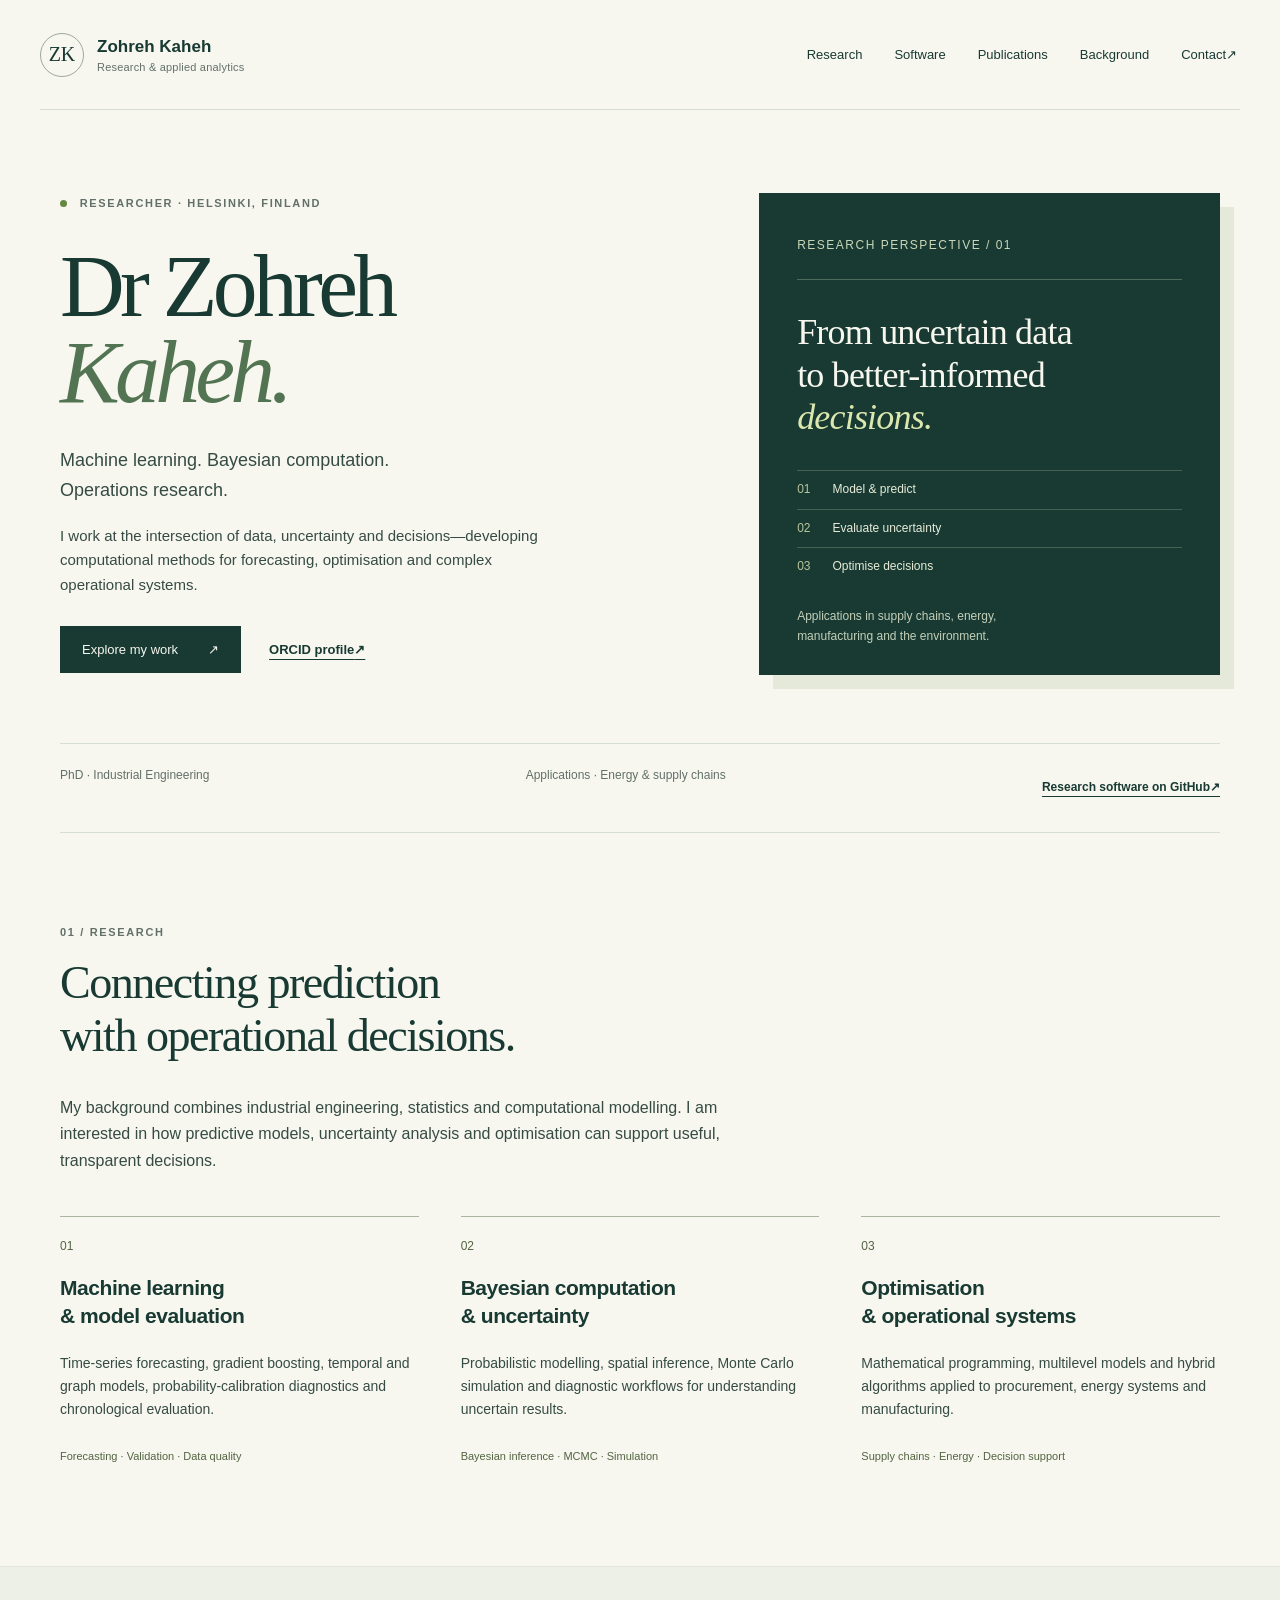
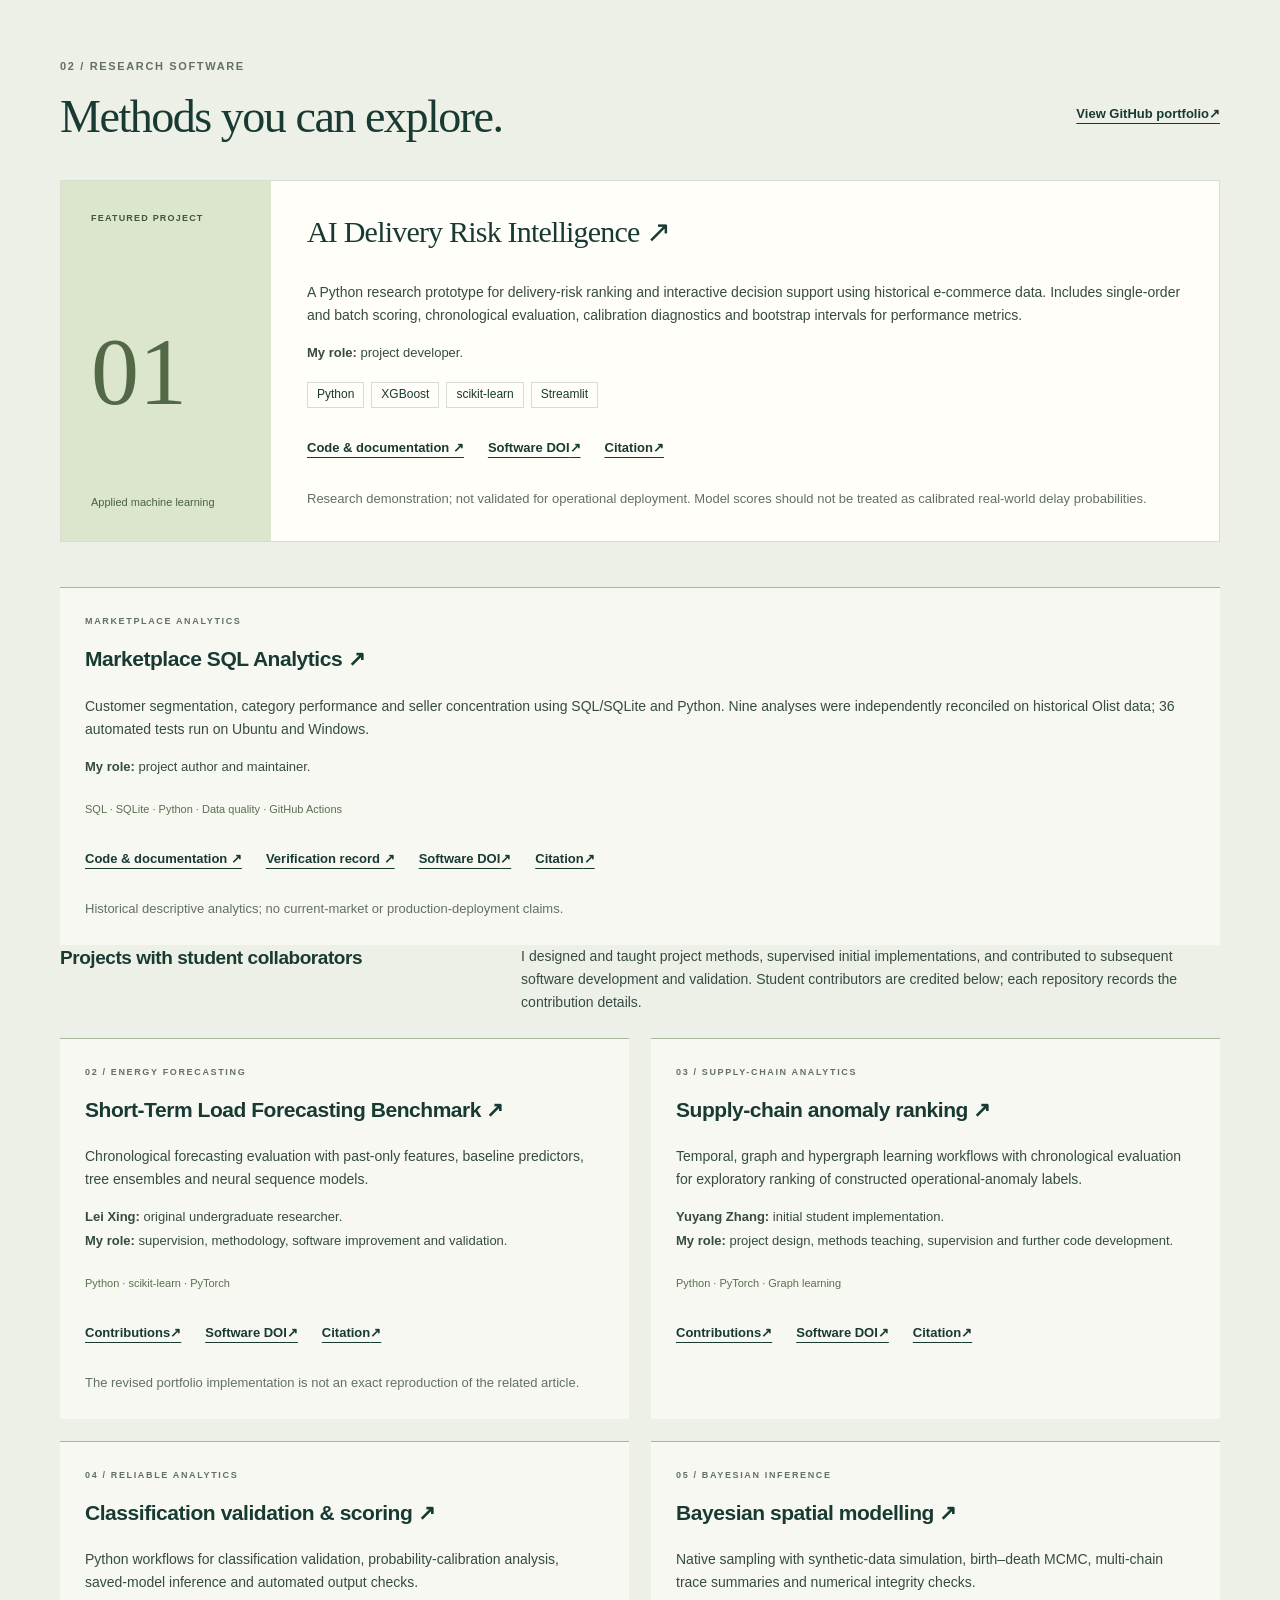
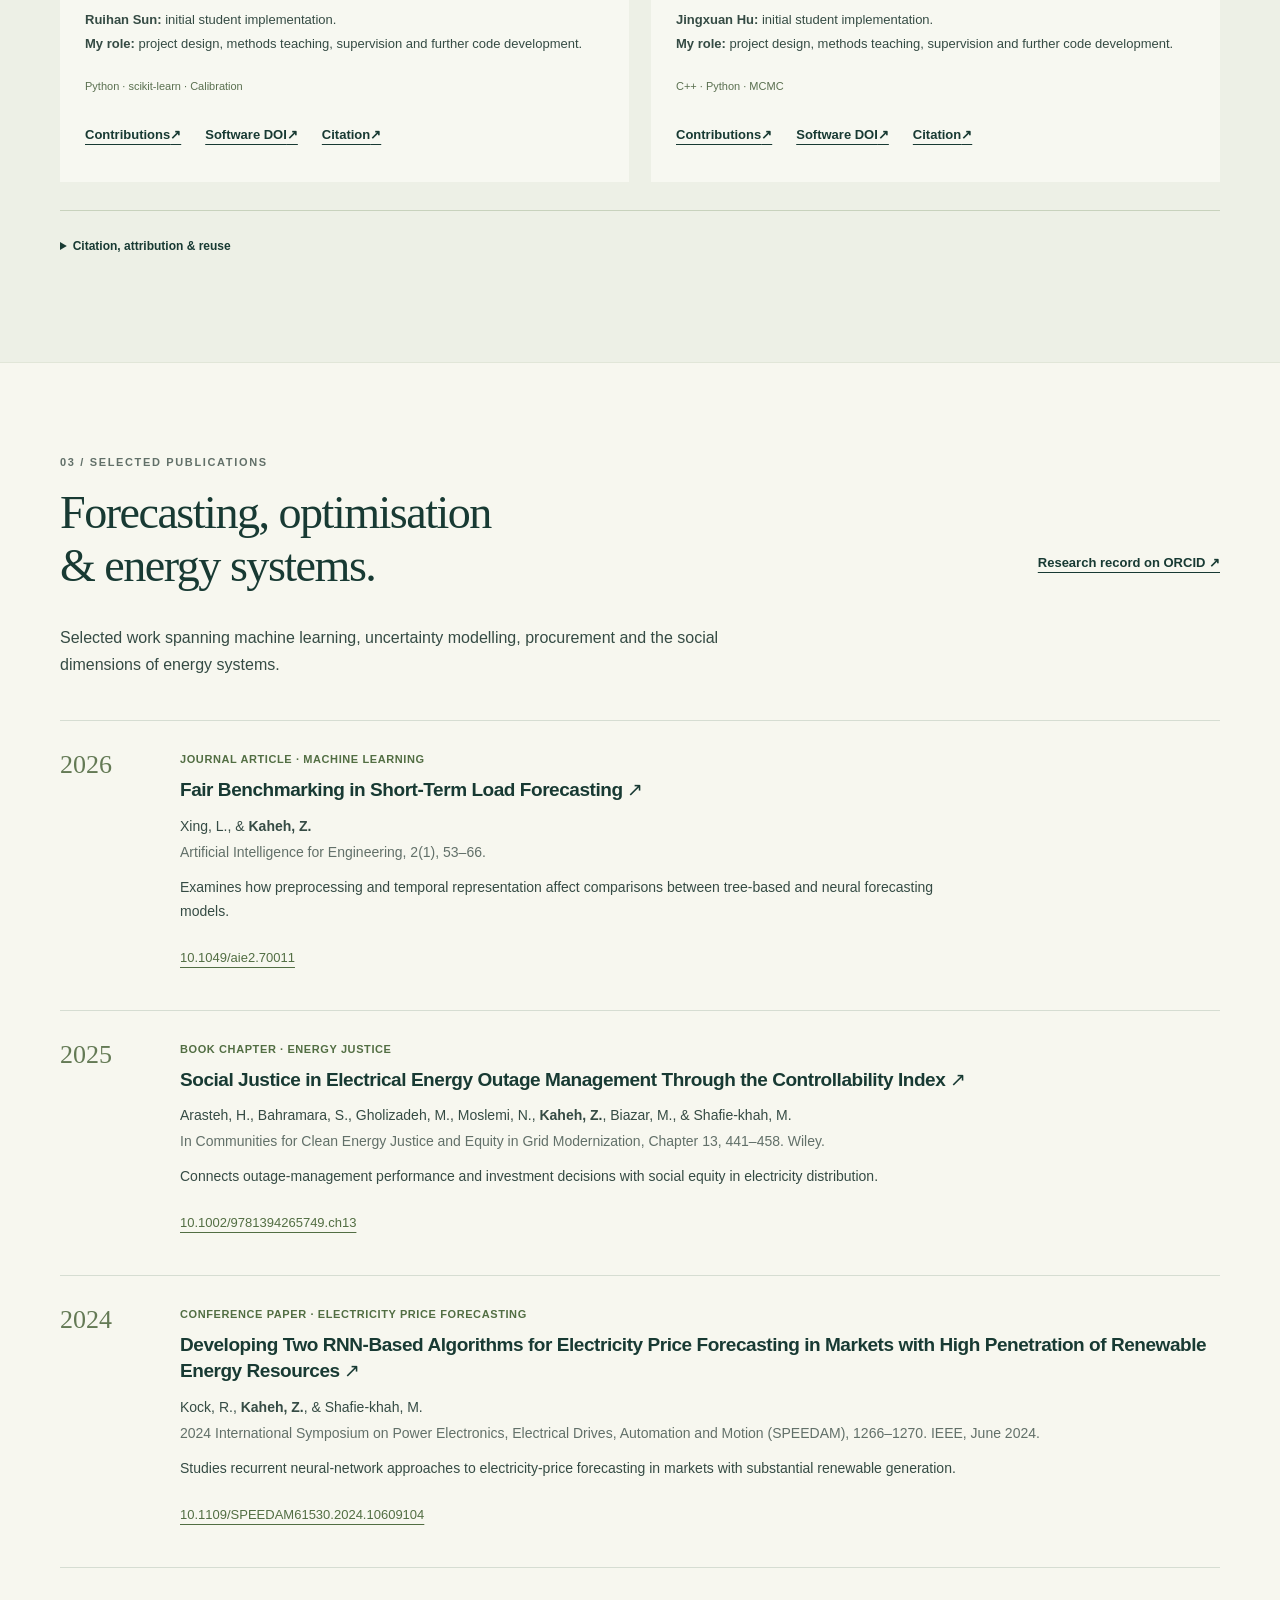
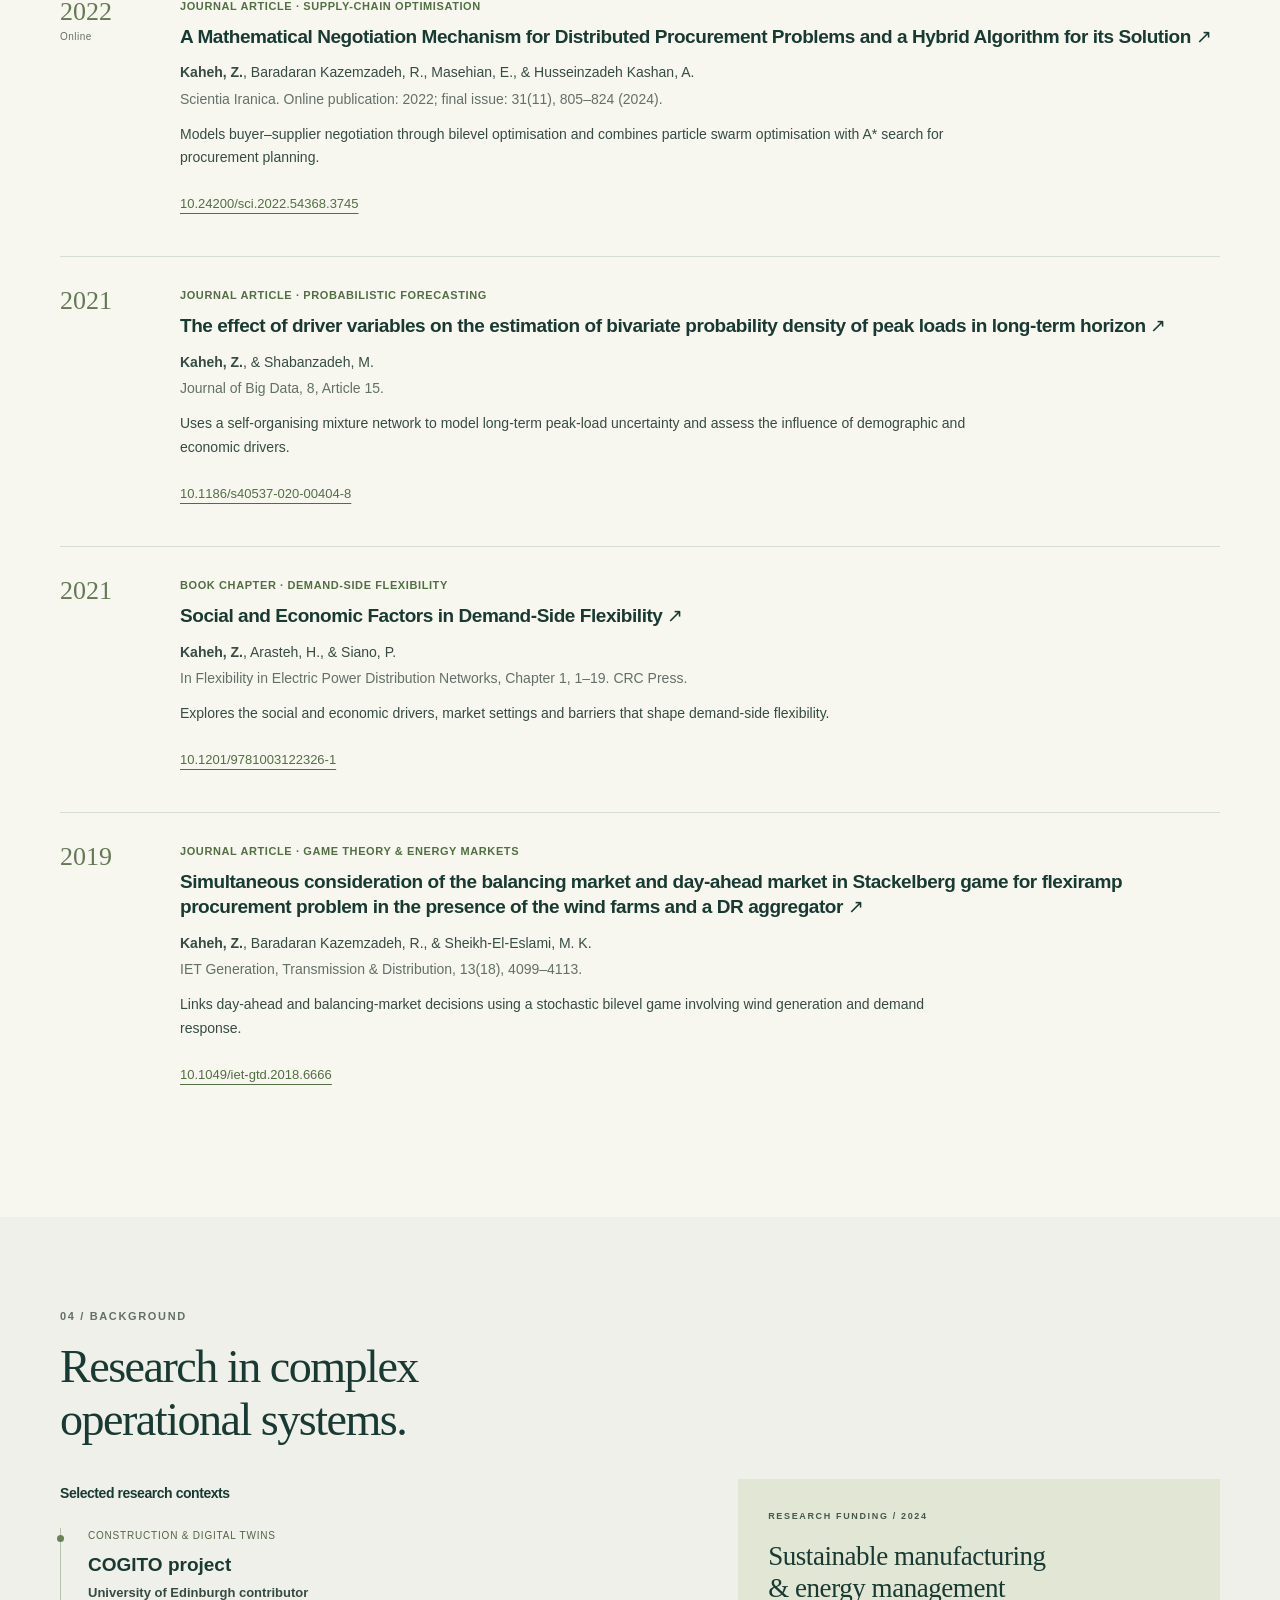
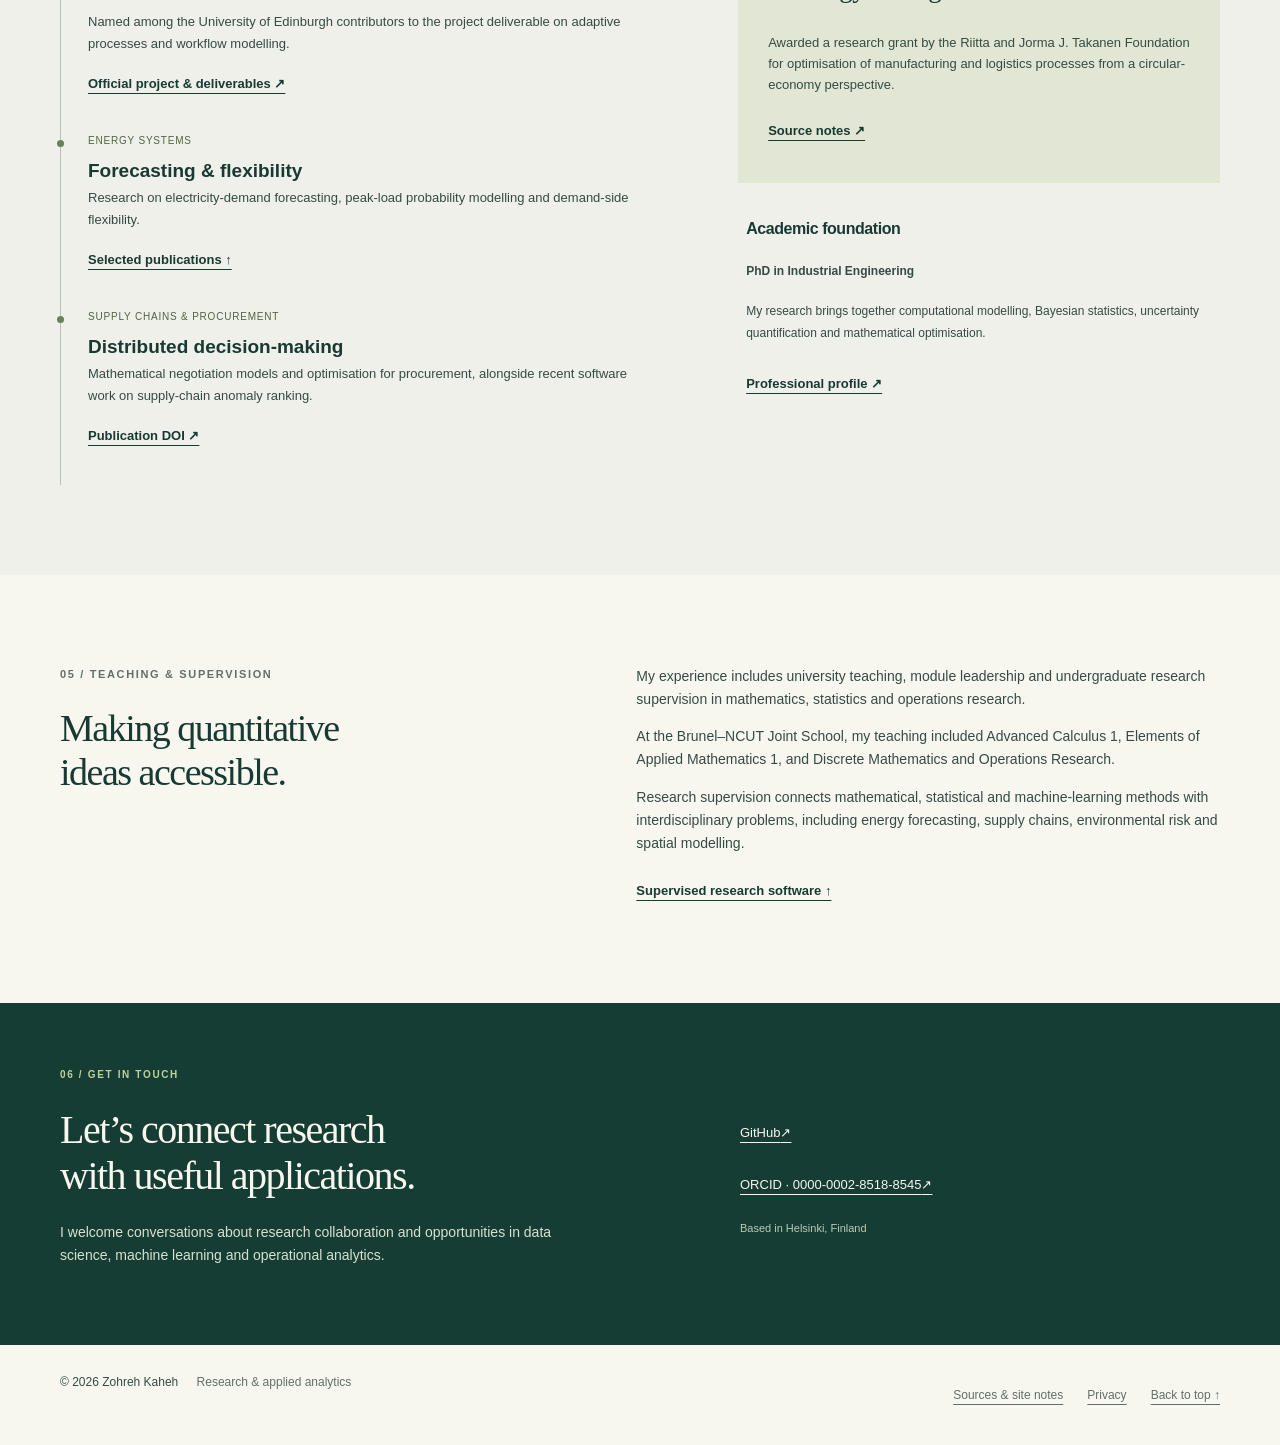
==== index.html @ 74f6889a "Add verified DOI and citation links for all six software projects" ====
<!doctype html>
<html lang="en">
<head>
  <meta charset="utf-8">
  <meta http-equiv="Content-Security-Policy" content="default-src 'none'; script-src 'none'; style-src 'self'; img-src 'self'; base-uri 'none'; form-action 'none'; object-src 'none'; frame-src 'none'; upgrade-insecure-requests">
  <meta name="referrer" content="no-referrer">
  <meta name="viewport" content="width=device-width, initial-scale=1">
  <title>Dr Zohreh Kaheh | Machine Learning, Bayesian Modelling &amp; Operations Research</title>
  <meta name="description" content="Dr Zohreh Kaheh is a researcher in Helsinki working across machine learning, Bayesian computation and operations research. Explore publications, research software, projects and teaching.">
  <meta name="author" content="Zohreh Kaheh">
  <meta name="robots" content="index,follow">
  <meta name="theme-color" content="#153d34">
  <link rel="canonical" href="https://dr-zohrehkaheh.github.io/">
  <link rel="icon" href="./favicon.svg" type="image/svg+xml">
  <link rel="stylesheet" href="./styles.css">
  <meta property="og:type" content="website">
  <meta property="og:title" content="Dr Zohreh Kaheh — Research &amp; Applied Analytics">
  <meta property="og:description" content="Machine learning, Bayesian computation and operations research. Publications, research software and teaching.">
  <meta property="og:url" content="https://dr-zohrehkaheh.github.io/">
  <meta property="og:site_name" content="Dr Zohreh Kaheh">
  <meta property="og:image" content="https://dr-zohrehkaheh.github.io/assets/social-card.png">
  <meta property="og:image:width" content="1200">
  <meta property="og:image:height" content="630">
  <meta property="og:image:alt" content="Dr Zohreh Kaheh — Machine learning, Bayesian computation and operations research. Helsinki, Finland.">
  <meta name="twitter:card" content="summary_large_image">
  <meta name="twitter:title" content="Dr Zohreh Kaheh — Research &amp; Applied Analytics">
  <meta name="twitter:description" content="Machine learning, Bayesian computation and operations research. Publications, research software and teaching.">
  <meta name="twitter:image" content="https://dr-zohrehkaheh.github.io/assets/social-card.png">
  <meta name="twitter:image:alt" content="Dr Zohreh Kaheh — Machine learning, Bayesian computation and operations research. Helsinki, Finland.">
  <script type="application/ld+json">
  {
    "@context": "https://schema.org",
    "@type": "ProfilePage",
    "@id": "https://dr-zohrehkaheh.github.io/#profile",
    "url": "https://dr-zohrehkaheh.github.io/",
    "name": "Dr Zohreh Kaheh — Research & Applied Analytics",
    "dateModified": "2026-10-17T12:01:39.571Z",
    "mainEntity": {
      "@type": "Person",
      "@id": "https://dr-zohrehkaheh.github.io/#person",
      "name": "Zohreh Kaheh",
      "honorificPrefix": "Dr",
      "url": "https://dr-zohrehkaheh.github.io/",
      "sameAs": ["https://orcid.org/0000-0002-8518-8545", "https://github.com/DR-ZohrehKaheh"],
      "knowsAbout": ["Machine learning", "Bayesian computation", "Operations research", "Mathematical optimisation", "Uncertainty quantification", "Supply-chain analytics", "Energy forecasting"],
      "description": "Researcher in machine learning, Bayesian computation and operations research, based in Helsinki, Finland."
    }
  }
  </script>
</head>
<body>
  <a class="skip-link" href="#main">Skip to content</a>
  <header class="header">
    <a class="brand" href="#home" aria-label="Zohreh Kaheh home"><span class="monogram" aria-hidden="true">ZK</span><span>Zohreh Kaheh<span class="brand-sub">Research &amp; applied analytics</span></span></a>
    <nav aria-label="Main navigation">
      <a href="#research">Research</a><a href="#software">Software</a><a href="#publications">Publications</a><a href="#experience">Background</a><a href="#contact">Contact <span aria-hidden="true">↗</span></a>
    </nav>
  </header>
  <main id="main" tabindex="-1">
    <section class="hero wrap" id="home" aria-labelledby="hero-title">
      <div class="hero-copy">
        <p class="eyebrow"><span class="dot" aria-hidden="true"></span> Researcher · Helsinki, Finland</p>
        <h1 id="hero-title">Dr Zohreh<br><em>Kaheh.</em></h1>
        <p class="hero-field">Machine learning. Bayesian computation.<br>Operations research.</p>
        <p class="hero-intro">I work at the intersection of data, uncertainty and decisions—developing computational methods for forecasting, optimisation and complex operational systems.</p>
        <div class="actions"><a class="button" href="#software">Explore my work <span aria-hidden="true">↗</span></a><a class="text-link" href="https://orcid.org/0000-0002-8518-8545">ORCID profile <span aria-hidden="true">↗</span></a></div>
      </div>
      <aside class="research-note" aria-label="Research perspective">
        <span class="note-index">RESEARCH PERSPECTIVE / 01</span>
        <div class="note-rule"></div>
        <p class="note-title">From uncertain data <br>to better-informed <br><em>decisions.</em></p>
        <div class="method-list"><p><span>01</span> Model &amp; predict</p><p><span>02</span> Evaluate uncertainty</p><p><span>03</span> Optimise decisions</p></div>
        <p class="note-foot">Applications in supply chains, energy, <br>manufacturing and the environment.</p>
      </aside>
    </section>
    <div class="credentials wrap"><span>PhD · Industrial Engineering</span><span>Applications · Energy &amp; supply chains</span><a href="https://github.com/DR-ZohrehKaheh">Research software on GitHub <span aria-hidden="true">↗</span></a></div>

    <section class="section wrap" id="research" aria-labelledby="research-title">
      <div class="section-head"><p class="eyebrow">01 / Research</p><h2 id="research-title">Connecting prediction<br>with operational decisions.</h2></div>
      <p class="section-intro">My background combines industrial engineering, statistics and computational modelling. I am interested in how predictive models, uncertainty analysis and optimisation can support useful, transparent decisions.</p>
      <div class="research-grid">
        <article><span class="small-number">01</span><h3>Machine learning <br>&amp; model evaluation</h3><p>Time-series forecasting, gradient boosting, temporal and graph models, probability-calibration diagnostics and chronological evaluation.</p><p class="topics">Forecasting · Validation · Data quality</p></article>
        <article><span class="small-number">02</span><h3>Bayesian computation <br>&amp; uncertainty</h3><p>Probabilistic modelling, spatial inference, Monte Carlo simulation and diagnostic workflows for understanding uncertain results.</p><p class="topics">Bayesian inference · MCMC · Simulation</p></article>
        <article><span class="small-number">03</span><h3>Optimisation <br>&amp; operational systems</h3><p>Mathematical programming, multilevel models and hybrid algorithms applied to procurement, energy systems and manufacturing.</p><p class="topics">Supply chains · Energy · Decision support</p></article>
      </div>
    </section>

    <section class="software-section" id="software" aria-labelledby="software-title"><div class="wrap section">
      <div class="section-head split"><div><p class="eyebrow">02 / Research software</p><h2 id="software-title">Methods you can explore.</h2></div><a class="text-link" href="https://github.com/DR-ZohrehKaheh">View GitHub portfolio <span aria-hidden="true">↗</span></a></div>
      <article class="featured-project">
        <div class="featured-label"><span class="eyebrow">Featured project</span><span class="project-number">01</span><span class="project-category">Applied machine learning</span></div>
        <div class="featured-copy"><h3><a href="https://github.com/DR-ZohrehKaheh/ai-delivery-risk-intelligence">AI Delivery Risk Intelligence <span aria-hidden="true">↗</span></a></h3><p>A Python research prototype for delivery-risk ranking and interactive decision support using historical e-commerce data. Includes single-order and batch scoring, chronological evaluation, calibration diagnostics and bootstrap intervals for performance metrics.</p><p class="credit"><strong>My role:</strong> project developer.</p><ul class="tags" aria-label="Methods and tools"><li>Python</li><li>XGBoost</li><li>scikit-learn</li><li>Streamlit</li></ul><div class="project-links"><a href="https://github.com/DR-ZohrehKaheh/ai-delivery-risk-intelligence">Code &amp; documentation ↗</a><a href="https://doi.org/10.5281/zenodo.23324488" aria-label="Software DOI: AI Delivery Risk Intelligence">Software DOI <span aria-hidden="true">↗</span></a><a href="https://github.com/DR-ZohrehKaheh/ai-delivery-risk-intelligence/blob/main/CITATION.cff" aria-label="Citation metadata: AI Delivery Risk Intelligence">Citation <span aria-hidden="true">↗</span></a></div><p class="limitation">Research demonstration; not validated for operational deployment. Model scores should not be treated as calibrated real-world delay probabilities.</p></div>
      </article>
      <article class="project"><p class="eyebrow">Marketplace analytics</p><h3><a href="https://github.com/DR-ZohrehKaheh/marketplace-sql-analytics">Marketplace SQL Analytics <span aria-hidden="true">↗</span></a></h3><p>Customer segmentation, category performance and seller concentration using SQL/SQLite and Python. Nine analyses were independently reconciled on historical Olist data; 36 automated tests run on Ubuntu and Windows.</p><p class="credit"><strong>My role:</strong> project author and maintainer.</p><p class="stack">SQL · SQLite · Python · Data quality · GitHub Actions</p><div class="project-links"><a href="https://github.com/DR-ZohrehKaheh/marketplace-sql-analytics">Code &amp; documentation ↗</a><a href="https://github.com/DR-ZohrehKaheh/marketplace-sql-analytics/blob/main/docs/VALIDATION.md">Verification record ↗</a><a href="https://doi.org/10.5281/zenodo.23435889" aria-label="Software DOI: Marketplace SQL Analytics">Software DOI <span aria-hidden="true">↗</span></a><a href="https://github.com/DR-ZohrehKaheh/marketplace-sql-analytics/blob/main/CITATION.cff" aria-label="Citation metadata: Marketplace SQL Analytics">Citation <span aria-hidden="true">↗</span></a></div><p class="limitation">Historical descriptive analytics; no current-market or production-deployment claims.</p></article>
      <div class="collaboration-intro"><h3>Projects with student collaborators</h3><p>I designed and taught project methods, supervised initial implementations, and contributed to subsequent software development and validation. Student contributors are credited below; each repository records the contribution details.</p></div>
      <div class="project-grid">
        <article class="project"><p class="eyebrow">02 / Energy forecasting</p><h3><a href="https://github.com/DR-ZohrehKaheh/load-forecasting-benchmark">Short-Term Load Forecasting Benchmark <span aria-hidden="true">↗</span></a></h3><p>Chronological forecasting evaluation with past-only features, baseline predictors, tree ensembles and neural sequence models.</p><p class="credit"><strong>Lei Xing:</strong> original undergraduate researcher.<br><strong>My role:</strong> supervision, methodology, software improvement and validation.</p><p class="stack">Python · scikit-learn · PyTorch</p><div class="project-links"><a href="https://github.com/DR-ZohrehKaheh/load-forecasting-benchmark/blob/main/AUTHORS.md" aria-label="Contributions: Short-Term Load Forecasting Benchmark">Contributions <span aria-hidden="true">↗</span></a><a href="https://doi.org/10.5281/zenodo.23335492" aria-label="Software DOI: Short-Term Load Forecasting Benchmark">Software DOI <span aria-hidden="true">↗</span></a><a href="https://github.com/DR-ZohrehKaheh/load-forecasting-benchmark/blob/main/CITATION.cff" aria-label="Citation metadata: Short-Term Load Forecasting Benchmark">Citation <span aria-hidden="true">↗</span></a></div><p class="limitation">The revised portfolio implementation is not an exact reproduction of the related article.</p></article>
        <article class="project"><p class="eyebrow">03 / Supply-chain analytics</p><h3><a href="https://github.com/DR-ZohrehKaheh/supply-chain-risk-modelling">Supply-chain anomaly ranking <span aria-hidden="true">↗</span></a></h3><p>Temporal, graph and hypergraph learning workflows with chronological evaluation for exploratory ranking of constructed operational-anomaly labels.</p><p class="credit"><strong>Yuyang Zhang:</strong> initial student implementation.<br><strong>My role:</strong> project design, methods teaching, supervision and further code development.</p><p class="stack">Python · PyTorch · Graph learning</p><div class="project-links"><a href="https://github.com/DR-ZohrehKaheh/supply-chain-risk-modelling/blob/main/ATTRIBUTION.md" aria-label="Contributions: Supply-chain anomaly ranking">Contributions <span aria-hidden="true">↗</span></a><a href="https://doi.org/10.5281/zenodo.23312621" aria-label="Software DOI: Supply-chain anomaly ranking">Software DOI <span aria-hidden="true">↗</span></a><a href="https://github.com/DR-ZohrehKaheh/supply-chain-risk-modelling/blob/main/CITATION.cff" aria-label="Citation metadata: Supply-chain anomaly ranking">Citation <span aria-hidden="true">↗</span></a></div></article>
        <article class="project"><p class="eyebrow">04 / Reliable analytics</p><h3><a href="https://github.com/DR-ZohrehKaheh/classification-validation">Classification validation &amp; scoring <span aria-hidden="true">↗</span></a></h3><p>Python workflows for classification validation, probability-calibration analysis, saved-model inference and automated output checks.</p><p class="credit"><strong>Ruihan Sun:</strong> initial student implementation.<br><strong>My role:</strong> project design, methods teaching, supervision and further code development.</p><p class="stack">Python · scikit-learn · Calibration</p><div class="project-links"><a href="https://github.com/DR-ZohrehKaheh/classification-validation/blob/main/ATTRIBUTION.md" aria-label="Contributions: Classification validation and scoring">Contributions <span aria-hidden="true">↗</span></a><a href="https://doi.org/10.5281/zenodo.23312435" aria-label="Software DOI: Classification validation and scoring">Software DOI <span aria-hidden="true">↗</span></a><a href="https://github.com/DR-ZohrehKaheh/classification-validation/blob/main/CITATION.cff" aria-label="Citation metadata: Classification validation and scoring">Citation <span aria-hidden="true">↗</span></a></div></article>
        <article class="project"><p class="eyebrow">05 / Bayesian inference</p><h3><a href="https://github.com/DR-ZohrehKaheh/bayesian-spatial-modelling">Bayesian spatial modelling <span aria-hidden="true">↗</span></a></h3><p>Native sampling with synthetic-data simulation, birth–death MCMC, multi-chain trace summaries and numerical integrity checks.</p><p class="credit"><strong>Jingxuan Hu:</strong> initial student implementation.<br><strong>My role:</strong> project design, methods teaching, supervision and further code development.</p><p class="stack">C++ · Python · MCMC</p><div class="project-links"><a href="https://github.com/DR-ZohrehKaheh/bayesian-spatial-modelling/blob/main/ATTRIBUTION.md" aria-label="Contributions: Bayesian spatial modelling">Contributions <span aria-hidden="true">↗</span></a><a href="https://doi.org/10.5281/zenodo.23312496" aria-label="Software DOI: Bayesian spatial modelling">Software DOI <span aria-hidden="true">↗</span></a><a href="https://github.com/DR-ZohrehKaheh/bayesian-spatial-modelling/blob/main/CITATION.cff" aria-label="Citation metadata: Bayesian spatial modelling">Citation <span aria-hidden="true">↗</span></a></div></article>
      </div>
      <details class="software-notes"><summary>Citation, attribution &amp; reuse</summary><p>Software DOIs identify archived snapshots. Use each repository’s citation metadata to preserve author order, and include the commit identifier when citing later changes. A software DOI is separate from a related publication DOI.</p><p>These public repositories have no repository-wide software reuse licence. Read their rights statements before reuse. Raw datasets and trained model binaries are excluded. Repository documentation records verification scope and disclosed AI assistance; public availability does not establish operational validation.</p></details>
    </div></section>

    <section class="section wrap" id="publications" aria-labelledby="publications-title">
      <div class="section-head split"><div><p class="eyebrow">03 / Selected publications</p><h2 id="publications-title">Forecasting, optimisation<br>&amp; energy systems.</h2></div><a class="text-link" href="https://orcid.org/0000-0002-8518-8545">Research record on ORCID ↗</a></div>
      <p class="section-intro">Selected work spanning machine learning, uncertainty modelling, procurement and the social dimensions of energy systems.</p>
      <ol class="publication-list">
        <li><span class="pub-year">2026</span><div><p class="pub-type">Journal article · Machine learning</p><h3><a href="https://doi.org/10.1049/aie2.70011">Fair Benchmarking in Short-Term Load Forecasting <span aria-hidden="true">↗</span></a></h3><p>Xing, L., &amp; <strong>Kaheh, Z.</strong></p><p class="venue">Artificial Intelligence for Engineering, 2(1), 53–66.</p><p class="pub-summary">Examines how preprocessing and temporal representation affect comparisons between tree-based and neural forecasting models.</p><a class="doi" href="https://doi.org/10.1049/aie2.70011">10.1049/aie2.70011</a></div></li>
        <li><span class="pub-year">2025</span><div><p class="pub-type">Book chapter · Energy justice</p><h3><a href="https://doi.org/10.1002/9781394265749.ch13">Social Justice in Electrical Energy Outage Management Through the Controllability Index <span aria-hidden="true">↗</span></a></h3><p>Arasteh, H., Bahramara, S., Gholizadeh, M., Moslemi, N., <strong>Kaheh, Z.</strong>, Biazar, M., &amp; Shafie-khah, M.</p><p class="venue">In Communities for Clean Energy Justice and Equity in Grid Modernization, Chapter 13, 441–458. Wiley.</p><p class="pub-summary">Connects outage-management performance and investment decisions with social equity in electricity distribution.</p><a class="doi" href="https://doi.org/10.1002/9781394265749.ch13">10.1002/9781394265749.ch13</a></div></li>
        <li><span class="pub-year">2024</span><div><p class="pub-type">Conference paper · Electricity price forecasting</p><h3><a href="https://doi.org/10.1109/SPEEDAM61530.2024.10609104">Developing Two RNN-Based Algorithms for Electricity Price Forecasting in Markets with High Penetration of Renewable Energy Resources <span aria-hidden="true">↗</span></a></h3><p>Kock, R., <strong>Kaheh, Z.</strong>, &amp; Shafie-khah, M.</p><p class="venue">2024 International Symposium on Power Electronics, Electrical Drives, Automation and Motion (SPEEDAM), 1266–1270. IEEE, June 2024.</p><p class="pub-summary">Studies recurrent neural-network approaches to electricity-price forecasting in markets with substantial renewable generation.</p><a class="doi" href="https://doi.org/10.1109/SPEEDAM61530.2024.10609104">10.1109/SPEEDAM61530.2024.10609104</a></div></li>
        <li><span class="pub-year">2022<span>Online</span></span><div><p class="pub-type">Journal article · Supply-chain optimisation</p><h3><a href="https://doi.org/10.24200/sci.2022.54368.3745">A Mathematical Negotiation Mechanism for Distributed Procurement Problems and a Hybrid Algorithm for its Solution <span aria-hidden="true">↗</span></a></h3><p><strong>Kaheh, Z.</strong>, Baradaran Kazemzadeh, R., Masehian, E., &amp; Husseinzadeh Kashan, A.</p><p class="venue">Scientia Iranica. Online publication: 2022; final issue: 31(11), 805–824 (2024).</p><p class="pub-summary">Models buyer–supplier negotiation through bilevel optimisation and combines particle swarm optimisation with A* search for procurement planning.</p><a class="doi" href="https://doi.org/10.24200/sci.2022.54368.3745">10.24200/sci.2022.54368.3745</a></div></li>
        <li><span class="pub-year">2021</span><div><p class="pub-type">Journal article · Probabilistic forecasting</p><h3><a href="https://doi.org/10.1186/s40537-020-00404-8">The effect of driver variables on the estimation of bivariate probability density of peak loads in long-term horizon <span aria-hidden="true">↗</span></a></h3><p><strong>Kaheh, Z.</strong>, &amp; Shabanzadeh, M.</p><p class="venue">Journal of Big Data, 8, Article 15.</p><p class="pub-summary">Uses a self-organising mixture network to model long-term peak-load uncertainty and assess the influence of demographic and economic drivers.</p><a class="doi" href="https://doi.org/10.1186/s40537-020-00404-8">10.1186/s40537-020-00404-8</a></div></li>
        <li><span class="pub-year">2021</span><div><p class="pub-type">Book chapter · Demand-side flexibility</p><h3><a href="https://doi.org/10.1201/9781003122326-1">Social and Economic Factors in Demand-Side Flexibility <span aria-hidden="true">↗</span></a></h3><p><strong>Kaheh, Z.</strong>, Arasteh, H., &amp; Siano, P.</p><p class="venue">In Flexibility in Electric Power Distribution Networks, Chapter 1, 1–19. CRC Press.</p><p class="pub-summary">Explores the social and economic drivers, market settings and barriers that shape demand-side flexibility.</p><a class="doi" href="https://doi.org/10.1201/9781003122326-1">10.1201/9781003122326-1</a></div></li>
        <li><span class="pub-year">2019</span><div><p class="pub-type">Journal article · Game theory &amp; energy markets</p><h3><a href="https://doi.org/10.1049/iet-gtd.2018.6666">Simultaneous consideration of the balancing market and day-ahead market in Stackelberg game for flexiramp procurement problem in the presence of the wind farms and a DR aggregator <span aria-hidden="true">↗</span></a></h3><p><strong>Kaheh, Z.</strong>, Baradaran Kazemzadeh, R., &amp; Sheikh-El-Eslami, M. K.</p><p class="venue">IET Generation, Transmission &amp; Distribution, 13(18), 4099–4113.</p><p class="pub-summary">Links day-ahead and balancing-market decisions using a stochastic bilevel game involving wind generation and demand response.</p><a class="doi" href="https://doi.org/10.1049/iet-gtd.2018.6666">10.1049/iet-gtd.2018.6666</a></div></li>
      </ol>
    </section>

    <section class="background-section" id="experience" aria-labelledby="experience-title"><div class="wrap section">
      <div class="section-head"><p class="eyebrow">04 / Background</p><h2 id="experience-title">Research in complex<br>operational systems.</h2></div>
      <div class="background-grid"><div>
        <h3 class="column-title">Selected research contexts</h3>
        <ol class="timeline">
          <li><p class="timeline-date">Construction &amp; digital twins</p><h4>COGITO project</h4><p class="institution">University of Edinburgh contributor</p><p>Named among the University of Edinburgh contributors to the project deliverable on adaptive processes and workflow modelling.</p><a class="text-link" href="https://cordis.europa.eu/project/id/958310/results">Official project &amp; deliverables ↗</a></li>
          <li><p class="timeline-date">Energy systems</p><h4>Forecasting &amp; flexibility</h4><p>Research on electricity-demand forecasting, peak-load probability modelling and demand-side flexibility.</p><a class="text-link" href="#publications">Selected publications ↑</a></li>
          <li><p class="timeline-date">Supply chains &amp; procurement</p><h4>Distributed decision-making</h4><p>Mathematical negotiation models and optimisation for procurement, alongside recent software work on supply-chain anomaly ranking.</p><a class="text-link" href="https://doi.org/10.24200/sci.2022.54368.3745">Publication DOI ↗</a></li>
        </ol>
      </div><div class="background-aside">
        <div class="funding"><p class="eyebrow">Research funding / 2024</p><h3>Sustainable manufacturing<br>&amp; energy management</h3><p>Awarded a research grant by the Riitta and Jorma J. Takanen Foundation for optimisation of manufacturing and logistics processes from a circular-economy perspective.</p><a href="./sources.html#research-background">Source notes ↗</a></div>
        <div class="education"><h3>Academic foundation</h3><p><strong>PhD in Industrial Engineering</strong></p><p>My research brings together computational modelling, Bayesian statistics, uncertainty quantification and mathematical optimisation.</p><a class="text-link" href="https://github.com/DR-ZohrehKaheh">Professional profile ↗</a></div>
      </div></div>
    </div></section>

    <section class="section wrap teaching" id="teaching" aria-labelledby="teaching-title"><div><p class="eyebrow">05 / Teaching &amp; supervision</p><h2 id="teaching-title">Making quantitative<br>ideas accessible.</h2></div><div class="teaching-copy"><p>My experience includes university teaching, module leadership and undergraduate research supervision in mathematics, statistics and operations research.</p><p>At the Brunel–NCUT Joint School, my teaching included Advanced Calculus 1, Elements of Applied Mathematics 1, and Discrete Mathematics and Operations Research.</p><p>Research supervision connects mathematical, statistical and machine-learning methods with interdisciplinary problems, including energy forecasting, supply chains, environmental risk and spatial modelling.</p><a class="text-link" href="#software">Supervised research software ↑</a></div></section>

    <section class="contact-section" id="contact" aria-labelledby="contact-title"><div class="wrap contact-inner"><div><p class="eyebrow">06 / Get in touch</p><h2 id="contact-title">Let’s connect research<br>with useful applications.</h2><p>I welcome conversations about research collaboration and opportunities in data science, machine learning and operational analytics.</p></div><div class="contact-links"><a href="https://github.com/DR-ZohrehKaheh">GitHub <span aria-hidden="true">↗</span></a><a href="https://orcid.org/0000-0002-8518-8545">ORCID · 0000-0002-8518-8545 <span aria-hidden="true">↗</span></a><p>Based in Helsinki, Finland</p></div></div></section>
  </main>
  <footer class="wrap footer"><p>© 2026 Zohreh Kaheh <span>Research &amp; applied analytics</span></p><div><a href="./sources.html">Sources &amp; site notes</a><a href="./sources.html#privacy">Privacy</a><a href="#home">Back to top ↑</a></div></footer>
</body>
</html>
---- styles.css ----
@charset "UTF-8";
:root{--paper:#f7f7ef;--ink:#183a33;--body:#354b44;--muted:#627069;--line:#d6ddd2;--accent:#dbe7ae;--white:#fffef8;--max:1160px}
*{box-sizing:border-box}html{scroll-behavior:smooth;scroll-padding-top:35px}body{margin:0;background:var(--paper);color:var(--ink);font:16px/1.65 -apple-system,BlinkMacSystemFont,"Segoe UI",Arial,sans-serif;-webkit-font-smoothing:antialiased}a{color:inherit;text-underline-offset:5px}a:hover{text-decoration-thickness:2px}a:focus-visible,summary:focus-visible{outline:3px solid #a46623;outline-offset:5px;border-radius:2px}h1,h2,h3,h4,p{margin-top:0}h1,h2,.note-title{font-family:Georgia,"Times New Roman",serif;font-weight:400}h2{font-size:clamp(32px,3.6vw,48px);line-height:1.15;letter-spacing:-1.5px;margin-bottom:22px}h3{font-size:21px;line-height:1.35;letter-spacing:-.45px}h4{font-size:19px;line-height:1.4;margin-bottom:3px}p{color:var(--body)}.wrap{width:min(var(--max),calc(100% - 96px));margin:auto}.header{width:min(1320px,calc(100% - 80px));margin:auto;min-height:110px;display:flex;align-items:center;justify-content:space-between;gap:30px;border-bottom:1px solid var(--line)}.brand{text-decoration:none;display:flex;align-items:center;gap:13px;font-size:17px;font-weight:650;line-height:1.5}.monogram{width:44px;height:44px;border:1px solid #9ea99a;display:grid;place-items:center;border-radius:50%;font:20px Georgia,serif}.brand-sub{display:block;color:var(--muted);font-size:11px;font-weight:400;letter-spacing:.2px}.header nav{display:flex;gap:26px;flex-wrap:wrap;font-size:13px}.header nav a{text-decoration:none}.header nav a:hover{text-decoration:underline}.hero{display:grid;grid-template-columns:1.3fr 1fr;gap:100px;align-items:center;padding:83px 0 68px}.eyebrow{text-transform:uppercase;letter-spacing:1.65px;font-size:11px;font-weight:650;color:var(--muted);margin-bottom:24px}.dot{display:inline-block;width:7px;height:7px;background:#658742;border-radius:50%;margin-right:8px}h1{font-size:clamp(62px,7vw,98px);line-height:.97;letter-spacing:-4.7px;margin:30px 0}h1 em{font-weight:400;color:#537452}.hero-field{font-size:18px;line-height:1.65;font-weight:500;margin:0 0 18px}.hero-intro{font-size:15px;max-width:490px;margin-bottom:28px}.actions{display:flex;align-items:center;gap:28px;flex-wrap:wrap}.button{display:inline-flex;gap:30px;background:var(--ink);color:var(--paper);padding:13px 22px;text-decoration:none;font-size:13px}.button:hover{background:#2c584b}.text-link{font-size:13px;font-weight:600}.research-note{background:var(--ink);padding:38px 38px 28px;color:var(--paper);position:relative;min-height:448px;box-shadow:14px 14px 0 #e5e9da}.note-index{font-size:9px;letter-spacing:1.5px;color:#cad7b8}.note-rule{height:1px;background:#4e6a59;margin:22px 0 31px}.note-title{font-size:36px;line-height:1.18;color:var(--paper);letter-spacing:-.8px;margin-bottom:31px}.note-title em{color:var(--accent)}.method-list p{font-size:12px;border-top:1px solid #456255;padding:9px 0;margin:0;color:#e7ecd9;display:flex;gap:22px}.method-list span{color:#b8c69b;font-size:10px}.note-foot{font-size:10px;color:#c4d0b9;margin:21px 0 0}.credentials{display:flex;justify-content:space-between;gap:25px;padding:22px 0;border-top:1px solid var(--line);border-bottom:1px solid var(--line);font-size:11px;color:var(--muted)}.credentials a{font-weight:600;color:var(--ink)}.section{padding:90px 0}.section-head{margin-bottom:32px}.section-head .eyebrow{margin-bottom:16px}.section-intro{max-width:730px;font-size:16px;margin:0 0 42px}.split{display:flex;justify-content:space-between;gap:35px;align-items:flex-end}.split h2{margin-bottom:0}.split>.text-link{white-space:nowrap;margin-bottom:8px}.research-grid{display:grid;grid-template-columns:repeat(3,1fr);gap:42px}.research-grid article{border-top:1px solid #a8b6a0;padding-top:20px}.small-number{font-size:12px;color:#526442;display:block;margin-bottom:17px}.research-grid p{font-size:14px}.research-grid .topics{font-size:11px;color:#526442;margin-top:26px}.software-section{background:#edf0e6;border-top:1px solid #e1e6d8;border-bottom:1px solid #e1e6d8}.featured-project{display:grid;grid-template-columns:210px 1fr;background:var(--white);border:1px solid var(--line);margin:36px 0 45px}.featured-label{background:#dce6cc;display:flex;flex-direction:column;padding:30px}.featured-label .eyebrow{font-size:9px;letter-spacing:1.2px;color:#41563b}.project-number{font:96px/1 Georgia,serif;color:#526846;margin:auto 0}.project-category{font-size:11px;color:#4a6042}.featured-copy{padding:32px 36px}.featured-copy h3{font:30px/1.25 Georgia,serif;letter-spacing:-.8px}.featured-copy h3 a,.project h3 a,.publication-list h3 a{text-decoration:none}.featured-copy h3 a:hover,.project h3 a:hover,.publication-list h3 a:hover{text-decoration:underline}.featured-copy>p{font-size:14px}.credit{font-size:12px!important;line-height:1.8}.tags{display:flex;gap:7px;list-style:none;padding:0;flex-wrap:wrap;margin:18px 0}.tags li{font-size:10px;border:1px solid var(--line);padding:2px 9px}.project-links{display:flex;gap:23px;flex-wrap:wrap;font-size:11px;font-weight:650;margin-top:18px}.limitation{font-size:11px!important;line-height:1.65;color:var(--muted);margin:18px 0 0}.collaboration-intro{display:grid;grid-template-columns:1fr 1.7fr;gap:50px;margin-bottom:24px}.collaboration-intro h3{font-size:19px}.collaboration-intro p{font-size:13px;margin:0}.project-grid{display:grid;grid-template-columns:1fr 1fr;gap:22px}.project{border-top:1px solid #a7b79d;padding:26px 25px 25px;background:#f7f8f1}.project .eyebrow{font-size:9px;margin-bottom:16px}.project h3{font-size:21px;max-width:420px}.project>p{font-size:13px}.project .stack{font-size:11px;color:#5a7050;margin-top:22px}.software-notes{margin-top:28px;border-top:1px solid #c8d2bd;padding:17px 0 0;font-size:12px}.software-notes summary{cursor:pointer;font-weight:600;max-width:max-content}.software-notes p{max-width:870px;margin:18px 0 0}.publication-list{list-style:none;padding:0;margin:38px 0 0}.publication-list li{display:grid;grid-template-columns:95px 1fr;gap:25px;padding:29px 0;border-top:1px solid var(--line)}.pub-year{font:26px Georgia,serif;color:#647a55}.pub-year span{display:block;font:10px/2 Arial,sans-serif;color:var(--muted);letter-spacing:.5px}.publication-list h3{font-size:19px;margin-bottom:12px;font-weight:550}.publication-list p{font-size:12px;line-height:1.65;margin:3px 0}.publication-list .venue{color:var(--muted)}.doi{display:inline-block;font-size:11px;color:#526e43;margin-top:10px;overflow-wrap:anywhere}.background-section{background:#eff0e9}.background-grid{display:grid;grid-template-columns:1.2fr 1fr;gap:100px}.column-title{font-size:14px;margin:5px 0 25px}.timeline{list-style:none;padding:0;margin:0;border-left:1px solid #b7c4ac}.timeline li{position:relative;padding:0 0 27px 27px}.timeline li::before{content:"";position:absolute;left:-4px;top:7px;width:7px;height:7px;background:#6a805b;border-radius:50%}.timeline p{font-size:13px;margin-bottom:8px}.timeline .timeline-date{font-size:10px;color:#526442;text-transform:uppercase;letter-spacing:.8px;margin-bottom:8px}.timeline .institution{font-size:13px;font-weight:600}.timeline .text-link{font-size:11px}.funding{background:#e1e7d4;padding:30px;margin-bottom:35px}.funding .eyebrow{font-size:9px;margin-bottom:16px}.funding h3{font:27px/1.2 Georgia,serif}.funding p{font-size:13px}.funding a{font-size:11px;font-weight:600}.education{padding:0 8px}.education h3{font-size:16px;margin-bottom:22px}.education p{font-size:12px;line-height:1.8;margin-bottom:18px}.education strong{font-weight:600}.teaching{display:grid;grid-template-columns:1fr 1.2fr;gap:90px}.teaching h2{font-size:38px}.teaching-copy p{font-size:14px}.contact-section{background:#153d34;color:var(--paper);padding:64px 0}.contact-inner{display:grid;grid-template-columns:1.25fr 1fr;gap:80px;align-items:center}.contact-inner h2{font-size:40px}.contact-inner p{color:#d8e1d1;font-size:14px;max-width:520px}.contact-inner .eyebrow{color:#bfd09d;font-size:10px}.contact-links{display:flex;flex-direction:column;align-items:flex-start;gap:20px}.contact-links a{font-size:13px}.contact-links .email{font-size:17px;overflow-wrap:anywhere}.contact-links p{margin:4px 0 0;font-size:11px;color:#bbcbb5}.footer{display:flex;justify-content:space-between;gap:20px;padding:28px 0;font-size:10px;color:var(--muted)}.footer p{margin:0}.footer span{margin-left:15px;color:var(--muted)}.footer div{display:flex;gap:25px}.skip-link{position:absolute;top:-80px;left:15px;background:var(--ink);color:white;padding:12px;z-index:50}.skip-link:focus{top:15px}.document{max-width:850px;padding:70px 0}.document h1{font-size:56px;letter-spacing:-2px;line-height:1.1}.document h2{font-size:28px;margin-top:40px}.document li{margin:12px 0}.document a{overflow-wrap:anywhere}.document p,.document li{font-size:15px}
@media(min-width:1500px){.hero{padding-top:100px;padding-bottom:85px}}
@media(max-width:1000px){.wrap{width:calc(100% - 64px)}.header{width:calc(100% - 48px)}.header nav{gap:15px;font-size:12px}.hero{gap:45px}.research-note{padding:28px}.note-title{font-size:30px}.research-grid{gap:25px}.background-grid{gap:50px}.teaching{gap:40px}.contact-inner{gap:40px}}
@media(max-width:760px){.wrap{width:calc(100% - 40px)}.header{width:calc(100% - 40px);padding:20px 0;display:block}.brand{font-size:16px}.header nav{margin-top:20px;gap:10px 19px;font-size:11px}.hero{grid-template-columns:1fr;padding:48px 0 36px;gap:40px}.hero h1{font-size:76px;margin:25px 0;letter-spacing:-3px}.hero-field{font-size:17px}.hero-intro{max-width:100%}.research-note{min-height:0;box-shadow:7px 7px 0 #e5e9da;padding:28px}.note-title{font-size:34px}.note-title br{display:none}.method-list{display:grid;grid-template-columns:1fr;gap:0}.note-foot br{display:none}.credentials{flex-direction:column;gap:8px;padding:19px 0}.section{padding:58px 0}.section-head{margin-bottom:25px}h2{font-size:35px;letter-spacing:-1px}.research-grid{grid-template-columns:1fr;gap:24px}.research-grid h3 br{display:none}.research-grid .topics{margin-top:17px}.split{display:block}.split>.text-link{display:inline-block;margin-top:20px}.featured-project{grid-template-columns:1fr;margin-top:25px}.featured-label{padding:19px 24px;display:flex;flex-direction:row;align-items:center;justify-content:space-between;gap:15px}.featured-label .eyebrow{margin:0}.project-number{font-size:34px;margin:0}.project-category{display:none}.featured-copy{padding:25px}.featured-copy h3{font-size:28px}.collaboration-intro{grid-template-columns:1fr;gap:0}.collaboration-intro h3{margin-bottom:12px}.project-grid{grid-template-columns:1fr;gap:17px}.project{padding:23px}.publication-list li{grid-template-columns:52px 1fr;gap:16px}.pub-year{font-size:21px}.publication-list h3{font-size:17px}.background-grid{grid-template-columns:1fr;gap:15px}.teaching{grid-template-columns:1fr;gap:10px}.teaching h2{font-size:35px}.contact-section{padding:48px 0}.contact-inner{grid-template-columns:1fr;gap:25px}.contact-inner h2{font-size:34px}.contact-links .email{font-size:15px}.footer{flex-direction:column;font-size:10px;padding:24px 0}.footer span{display:block;margin:4px 0 0}.document{padding-top:40px}.document h1{font-size:43px}}
@media(prefers-reduced-motion:reduce){html{scroll-behavior:auto}}
@media print{body{background:white;color:#111;font-size:11pt}.header nav,.actions,.skip-link,.note-index,.note-rule{display:none}.wrap,.header{width:100%}.hero{padding:24px 0;gap:25px}.hero h1{font-size:48px}.research-note{box-shadow:none;min-height:0;background:#eee;color:#111}.research-note p{color:#111}.section{padding:25px 0}.software-section,.background-section,.contact-section{background:white;color:#111}.contact-inner p{color:#111}.project,.featured-project{break-inside:avoid}.publication-list li,.timeline li{break-inside:avoid}.contact-links a{color:#111}.footer{border-top:1px solid #bbb}}

/* Publication metadata and concise research summaries. */
.publication-list .pub-type{font-size:10px;letter-spacing:.6px;text-transform:uppercase;color:#526e43;margin:0 0 9px;font-weight:650}.publication-list .pub-summary{font-size:13px;max-width:790px;margin-top:12px;line-height:1.7}


/* Readability, touch targets and narrow-screen resilience. */
.funding .eyebrow { color: #47584a; }
.monogram { flex-shrink: 0; }
.hero > *, .research-grid > *, .featured-project > *, .project-grid > *,
.background-grid > *, .teaching > *, .contact-inner > *, .publication-list li > * { min-width: 0; }
h1, h2, h3, h4, .contact-links a { overflow-wrap: anywhere; }
.header nav a, .project-links a, .contact-links a, .footer a, .text-link,
.credentials a, .funding a, .doi { display: inline-flex; align-items: center; min-height: 44px; }
.header nav a { padding: 8px 3px; }
.project-links, .contact-links, .footer div { flex-wrap: wrap; gap: 8px 24px; }
.project-links a, .timeline .text-link, .funding a { font-size: 13px; }
.publication-list p { font-size: 14px; }
.publication-list .pub-summary { font-size: 14px; }
.publication-list .pub-type { font-size: 11px; }
.doi { display: inline-block; font-size: 13px; padding: 10px 0; }
.credentials, .footer, .software-notes { font-size: 12px; }
.note-index, .note-foot, .method-list span, .tags li { font-size: 12px; }
.project > p, .featured-copy > p, .collaboration-intro p { font-size: 14px; }
.credit, .limitation { font-size: 13px !important; }
.software-notes summary { min-height: 44px; padding: 9px 0; }
.contact-section a:focus-visible { outline-color: var(--accent); }
@media (max-width: 760px) {
  .hero h1 { font-size: clamp(56px, 12vw, 76px); }
  .header nav { margin-top: 12px; gap: 2px 16px; font-size: 13px; }
  .publication-list li { grid-template-columns: 48px minmax(0, 1fr); gap: 14px; }
  .pub-year { color: #526442; }
  .contact-links { gap: 4px; }
  .section-intro { font-size: 15px; }
}
@media (max-width: 380px) {
  .publication-list li { grid-template-columns: minmax(0, 1fr); gap: 10px; }
  .pub-year span { display: inline; margin-left: 8px; }
  .featured-copy, .project { padding: 20px; }
}
@media print {
  .header nav a { display: none; }
  .text-link, .project-links a, .doi, .footer a { min-height: 0; padding: 0; }
}
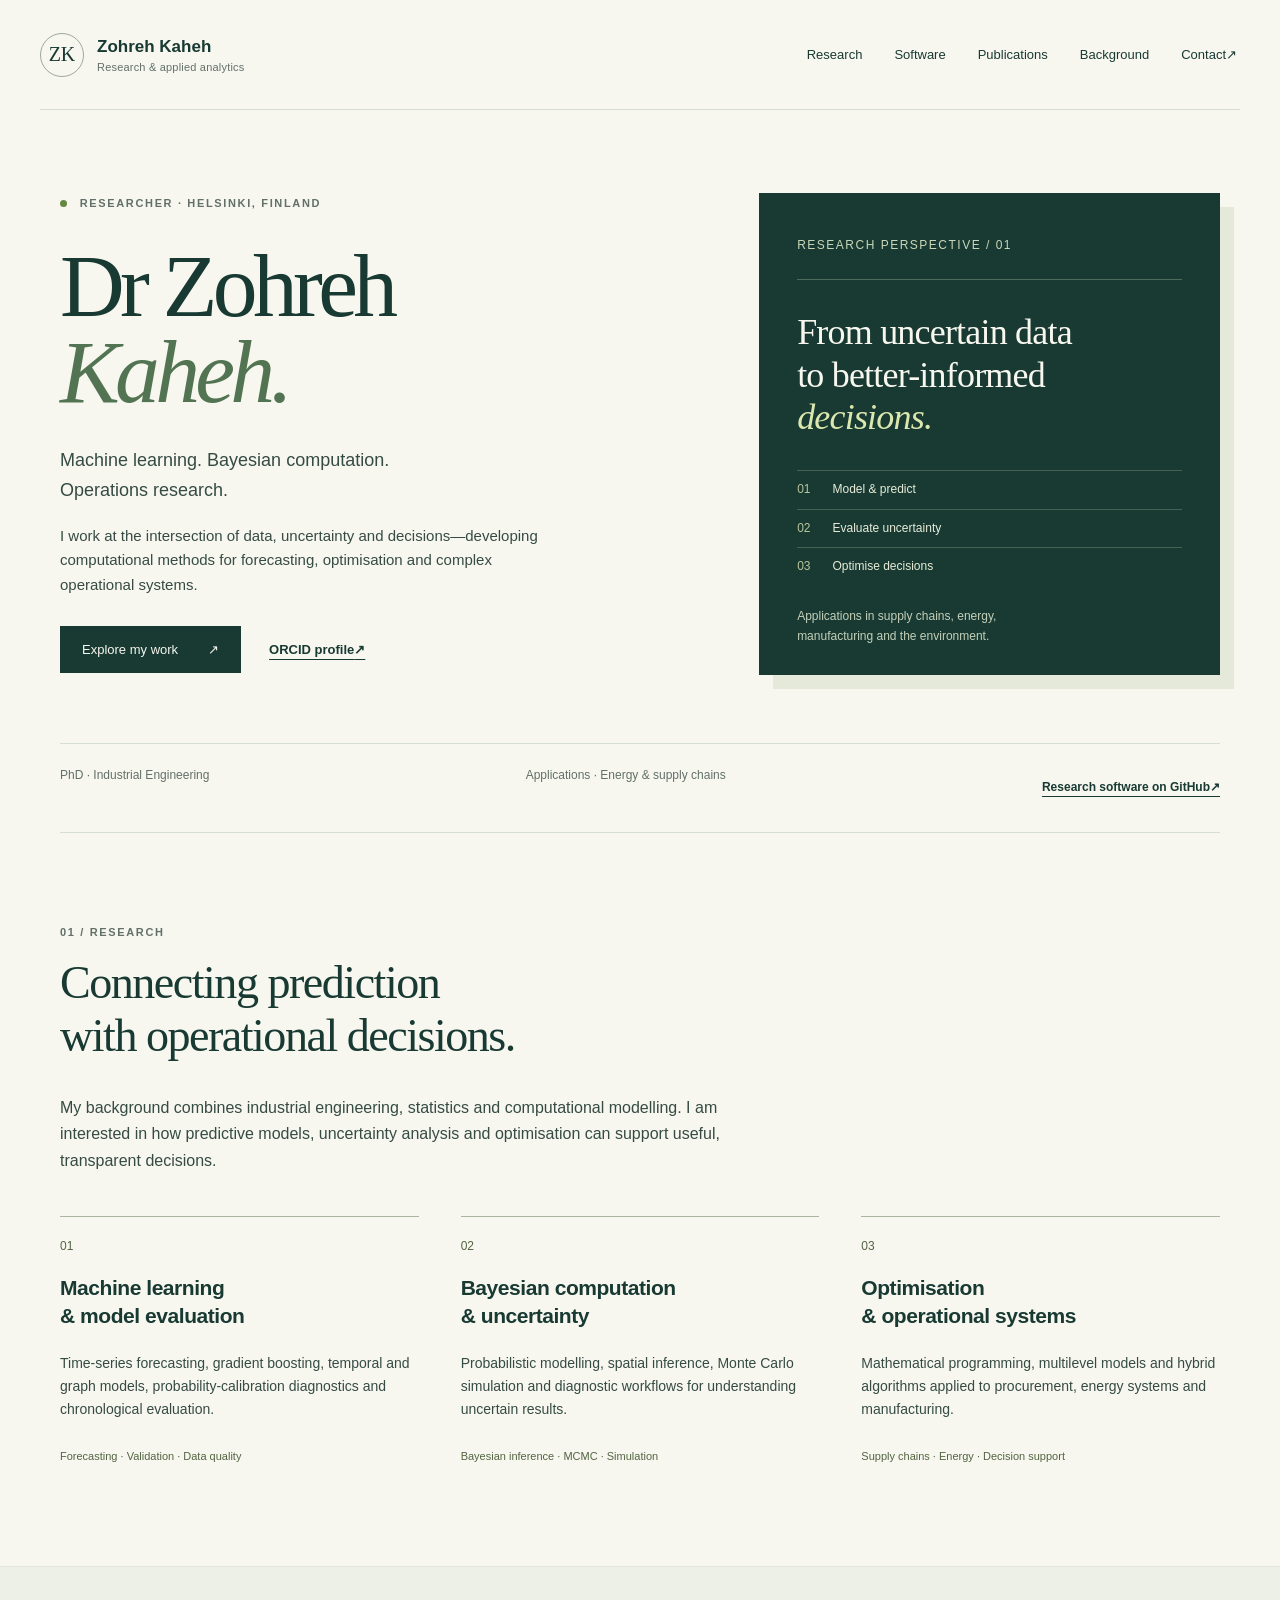
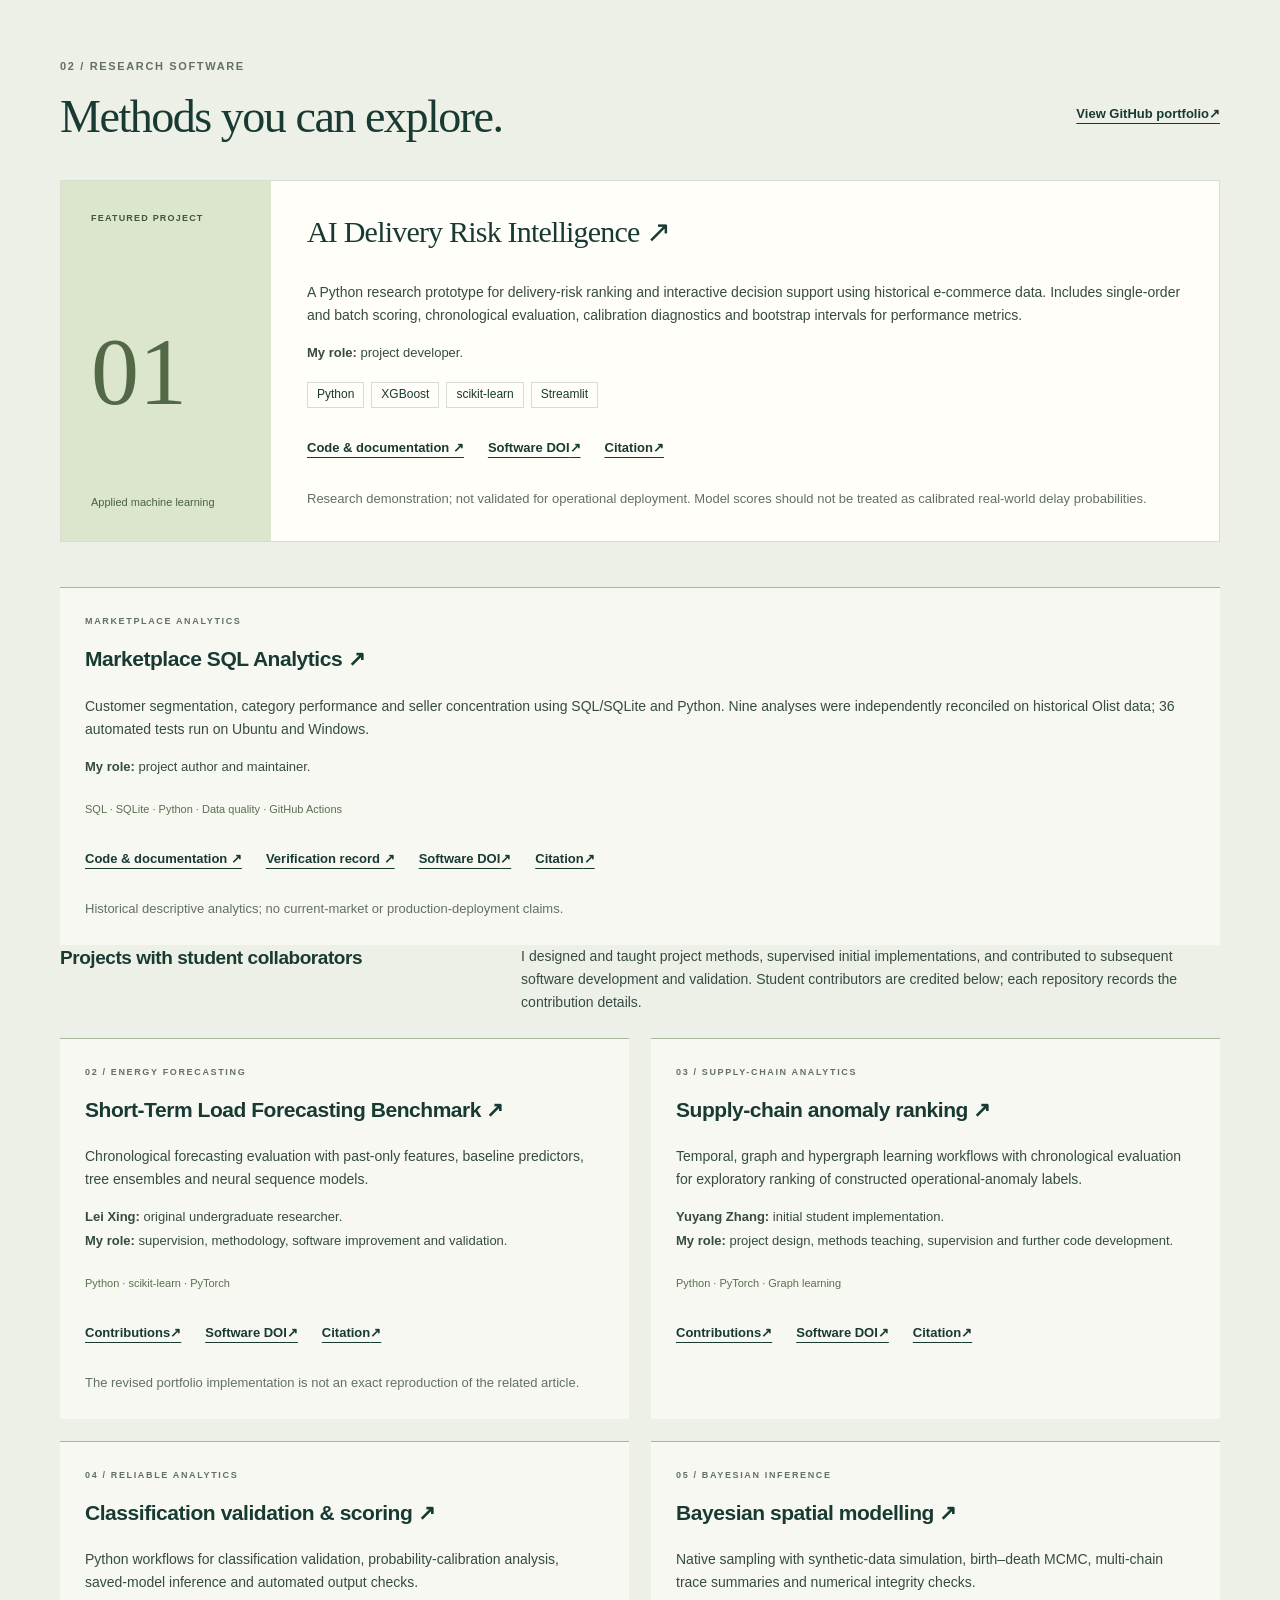
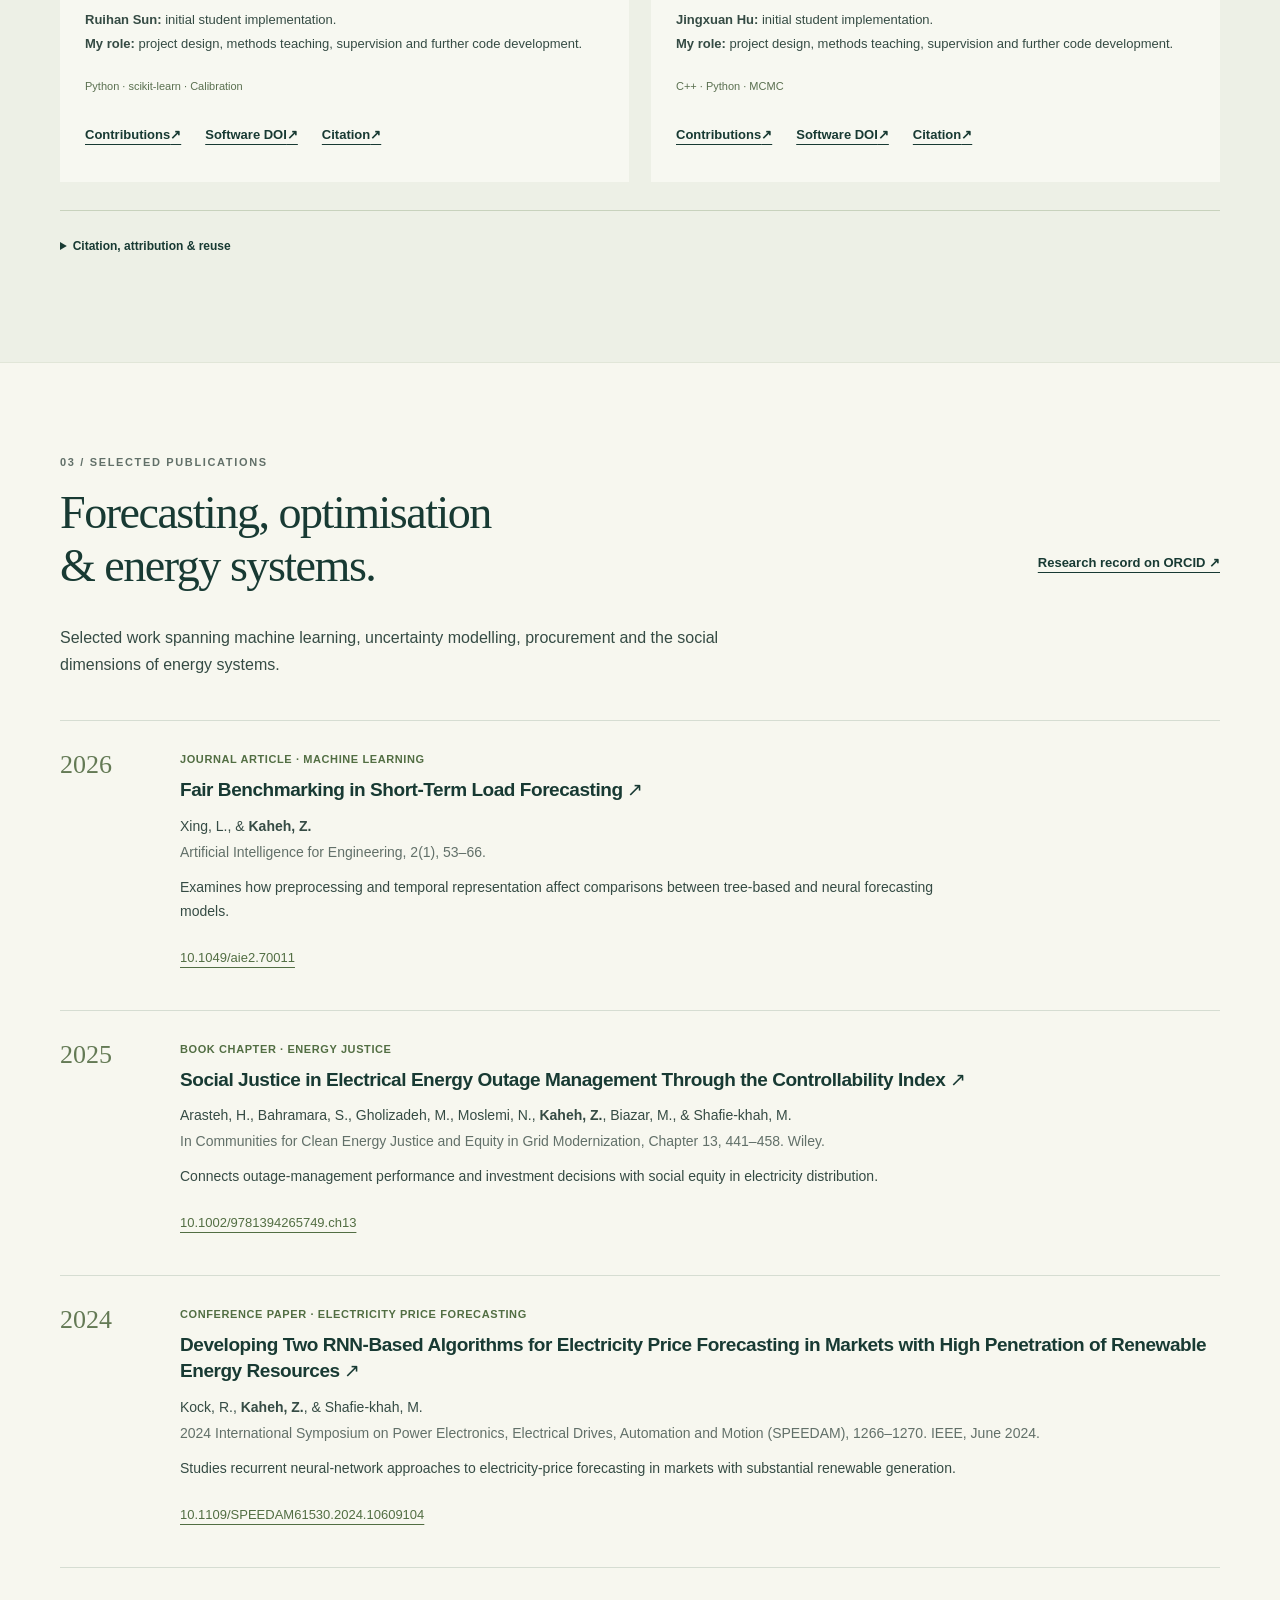
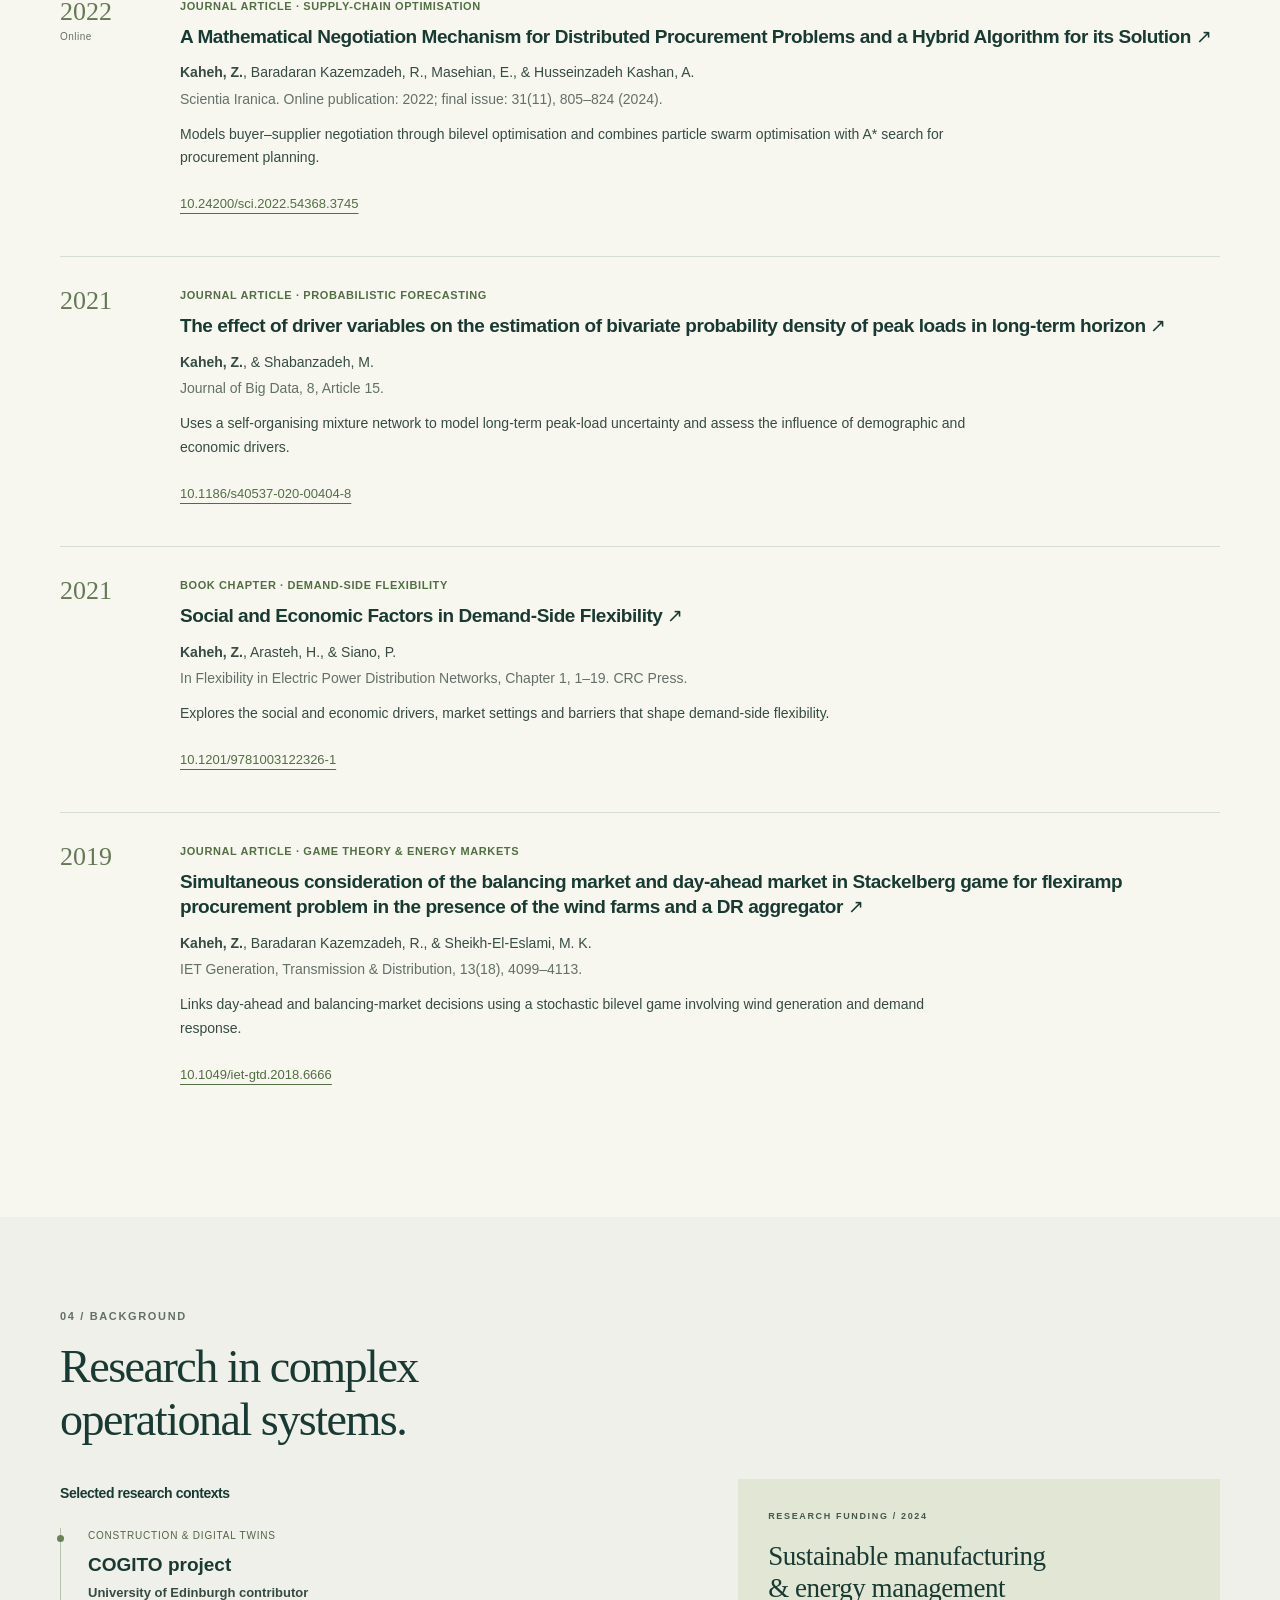
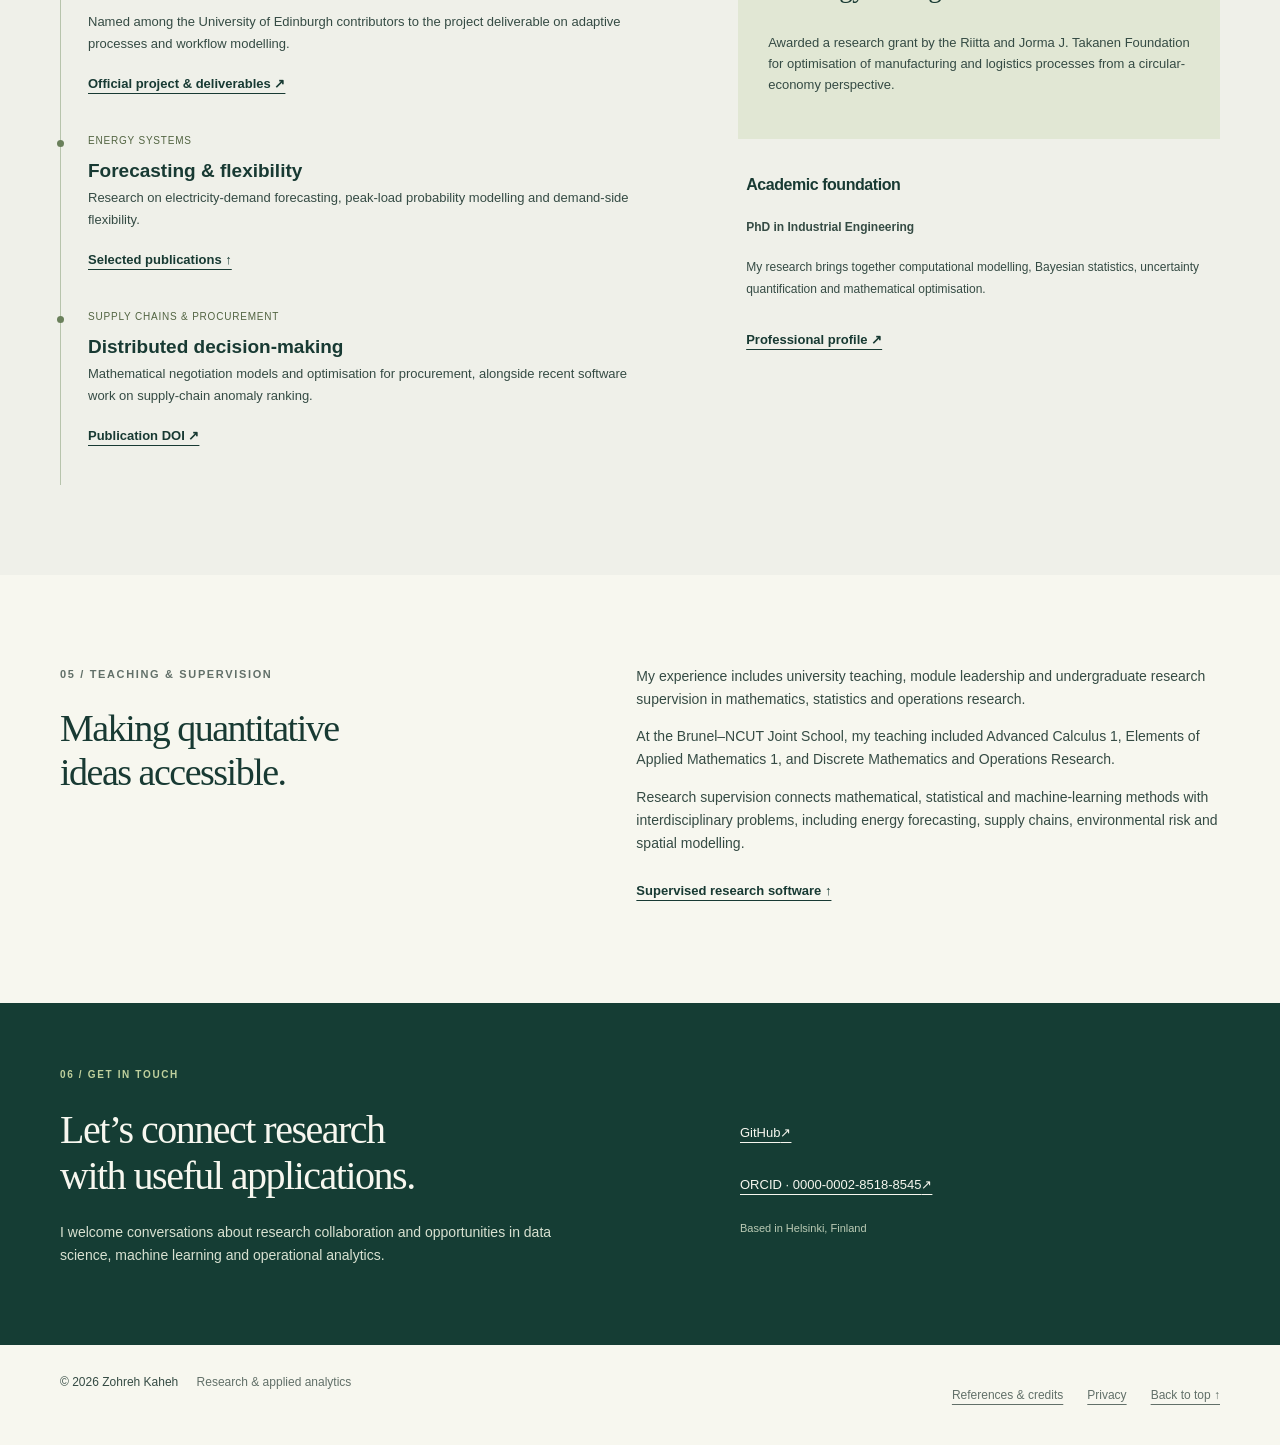
==== commit 195c9263: "Polish public-facing portfolio text Use concise professional project descriptions and remove unneces" ====
--- a/index.html
+++ b/index.html
@@ -34,7 +34,7 @@
     "@id": "https://dr-zohrehkaheh.github.io/#profile",
     "url": "https://dr-zohrehkaheh.github.io/",
     "name": "Dr Zohreh Kaheh — Research & Applied Analytics",
-    "dateModified": "2026-10-17T12:01:39.571Z",
+    "dateModified": "2026-10-18T16:47:05+00:00",
     "mainEntity": {
       "@type": "Person",
       "@id": "https://dr-zohrehkaheh.github.io/#person",
@@ -99,7 +99,7 @@
         <article class="project"><p class="eyebrow">04 / Reliable analytics</p><h3><a href="https://github.com/DR-ZohrehKaheh/classification-validation">Classification validation &amp; scoring <span aria-hidden="true">↗</span></a></h3><p>Python workflows for classification validation, probability-calibration analysis, saved-model inference and automated output checks.</p><p class="credit"><strong>Ruihan Sun:</strong> initial student implementation.<br><strong>My role:</strong> project design, methods teaching, supervision and further code development.</p><p class="stack">Python · scikit-learn · Calibration</p><div class="project-links"><a href="https://github.com/DR-ZohrehKaheh/classification-validation/blob/main/ATTRIBUTION.md" aria-label="Contributions: Classification validation and scoring">Contributions <span aria-hidden="true">↗</span></a><a href="https://doi.org/10.5281/zenodo.23312435" aria-label="Software DOI: Classification validation and scoring">Software DOI <span aria-hidden="true">↗</span></a><a href="https://github.com/DR-ZohrehKaheh/classification-validation/blob/main/CITATION.cff" aria-label="Citation metadata: Classification validation and scoring">Citation <span aria-hidden="true">↗</span></a></div></article>
         <article class="project"><p class="eyebrow">05 / Bayesian inference</p><h3><a href="https://github.com/DR-ZohrehKaheh/bayesian-spatial-modelling">Bayesian spatial modelling <span aria-hidden="true">↗</span></a></h3><p>Native sampling with synthetic-data simulation, birth–death MCMC, multi-chain trace summaries and numerical integrity checks.</p><p class="credit"><strong>Jingxuan Hu:</strong> initial student implementation.<br><strong>My role:</strong> project design, methods teaching, supervision and further code development.</p><p class="stack">C++ · Python · MCMC</p><div class="project-links"><a href="https://github.com/DR-ZohrehKaheh/bayesian-spatial-modelling/blob/main/ATTRIBUTION.md" aria-label="Contributions: Bayesian spatial modelling">Contributions <span aria-hidden="true">↗</span></a><a href="https://doi.org/10.5281/zenodo.23312496" aria-label="Software DOI: Bayesian spatial modelling">Software DOI <span aria-hidden="true">↗</span></a><a href="https://github.com/DR-ZohrehKaheh/bayesian-spatial-modelling/blob/main/CITATION.cff" aria-label="Citation metadata: Bayesian spatial modelling">Citation <span aria-hidden="true">↗</span></a></div></article>
       </div>
-      <details class="software-notes"><summary>Citation, attribution &amp; reuse</summary><p>Software DOIs identify archived snapshots. Use each repository’s citation metadata to preserve author order, and include the commit identifier when citing later changes. A software DOI is separate from a related publication DOI.</p><p>These public repositories have no repository-wide software reuse licence. Read their rights statements before reuse. Raw datasets and trained model binaries are excluded. Repository documentation records verification scope and disclosed AI assistance; public availability does not establish operational validation.</p></details>
+      <details class="software-notes"><summary>Citation, attribution &amp; reuse</summary><p>Software DOIs identify archived snapshots. Use each repository’s citation metadata to preserve author order, and include the commit identifier when citing later changes. A software DOI is separate from a related publication DOI.</p><p>These public repositories have no repository-wide software reuse licence. Read their rights statements before reuse. Raw datasets and trained model binaries are excluded. Repository documentation describes methods, contributor roles and the scope of validation.</p></details>
     </div></section>
 
     <section class="section wrap" id="publications" aria-labelledby="publications-title">
@@ -126,7 +126,7 @@
           <li><p class="timeline-date">Supply chains &amp; procurement</p><h4>Distributed decision-making</h4><p>Mathematical negotiation models and optimisation for procurement, alongside recent software work on supply-chain anomaly ranking.</p><a class="text-link" href="https://doi.org/10.24200/sci.2022.54368.3745">Publication DOI ↗</a></li>
         </ol>
       </div><div class="background-aside">
-        <div class="funding"><p class="eyebrow">Research funding / 2024</p><h3>Sustainable manufacturing<br>&amp; energy management</h3><p>Awarded a research grant by the Riitta and Jorma J. Takanen Foundation for optimisation of manufacturing and logistics processes from a circular-economy perspective.</p><a href="./sources.html#research-background">Source notes ↗</a></div>
+        <div class="funding"><p class="eyebrow">Research funding / 2024</p><h3>Sustainable manufacturing<br>&amp; energy management</h3><p>Awarded a research grant by the Riitta and Jorma J. Takanen Foundation for optimisation of manufacturing and logistics processes from a circular-economy perspective.</p></div>
         <div class="education"><h3>Academic foundation</h3><p><strong>PhD in Industrial Engineering</strong></p><p>My research brings together computational modelling, Bayesian statistics, uncertainty quantification and mathematical optimisation.</p><a class="text-link" href="https://github.com/DR-ZohrehKaheh">Professional profile ↗</a></div>
       </div></div>
     </div></section>
@@ -135,6 +135,7 @@
 
     <section class="contact-section" id="contact" aria-labelledby="contact-title"><div class="wrap contact-inner"><div><p class="eyebrow">06 / Get in touch</p><h2 id="contact-title">Let’s connect research<br>with useful applications.</h2><p>I welcome conversations about research collaboration and opportunities in data science, machine learning and operational analytics.</p></div><div class="contact-links"><a href="https://github.com/DR-ZohrehKaheh">GitHub <span aria-hidden="true">↗</span></a><a href="https://orcid.org/0000-0002-8518-8545">ORCID · 0000-0002-8518-8545 <span aria-hidden="true">↗</span></a><p>Based in Helsinki, Finland</p></div></div></section>
   </main>
-  <footer class="wrap footer"><p>© 2026 Zohreh Kaheh <span>Research &amp; applied analytics</span></p><div><a href="./sources.html">Sources &amp; site notes</a><a href="./sources.html#privacy">Privacy</a><a href="#home">Back to top ↑</a></div></footer>
+  <footer class="wrap footer"><p>© 2026 Zohreh Kaheh <span>Research &amp; applied analytics</span></p><div><a href="./sources.html">References &amp; credits</a><a href="./sources.html#privacy">Privacy</a><a href="#home">Back to top ↑</a></div></footer>
 </body>
 </html>
+
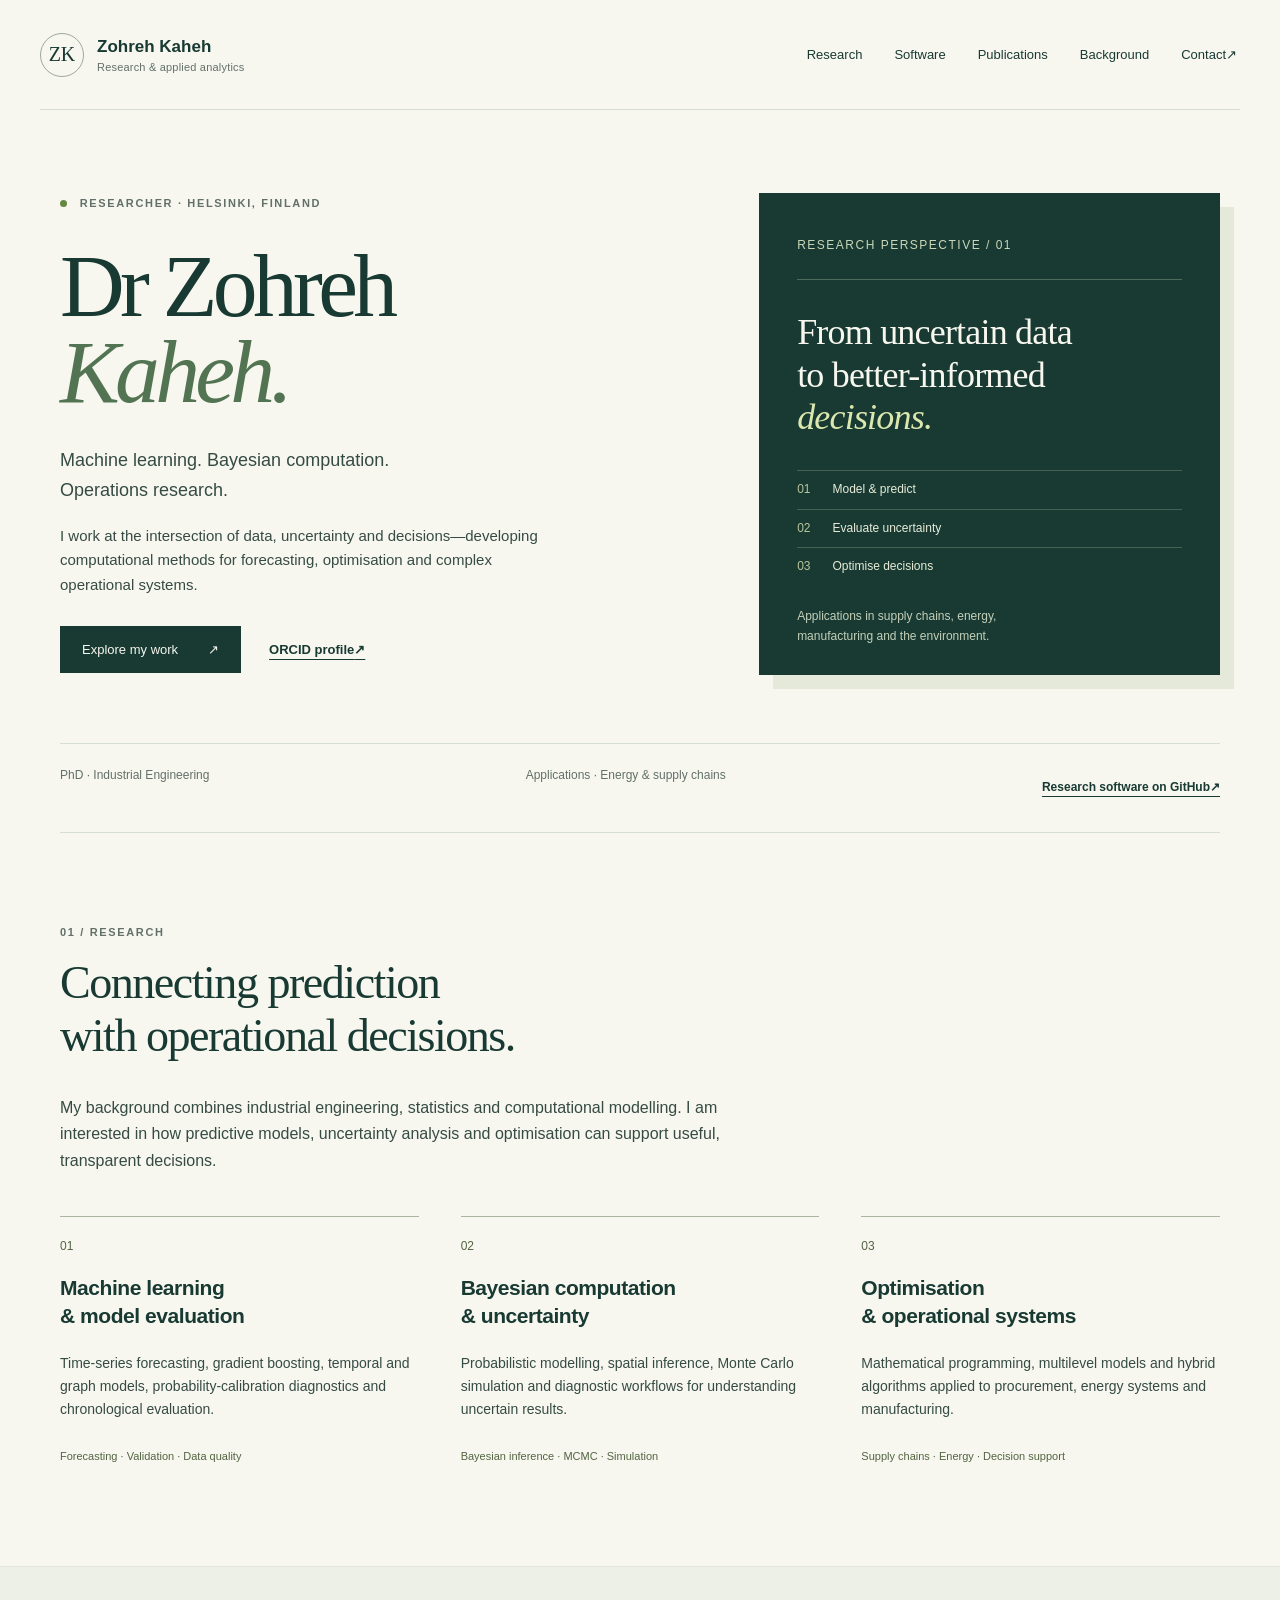
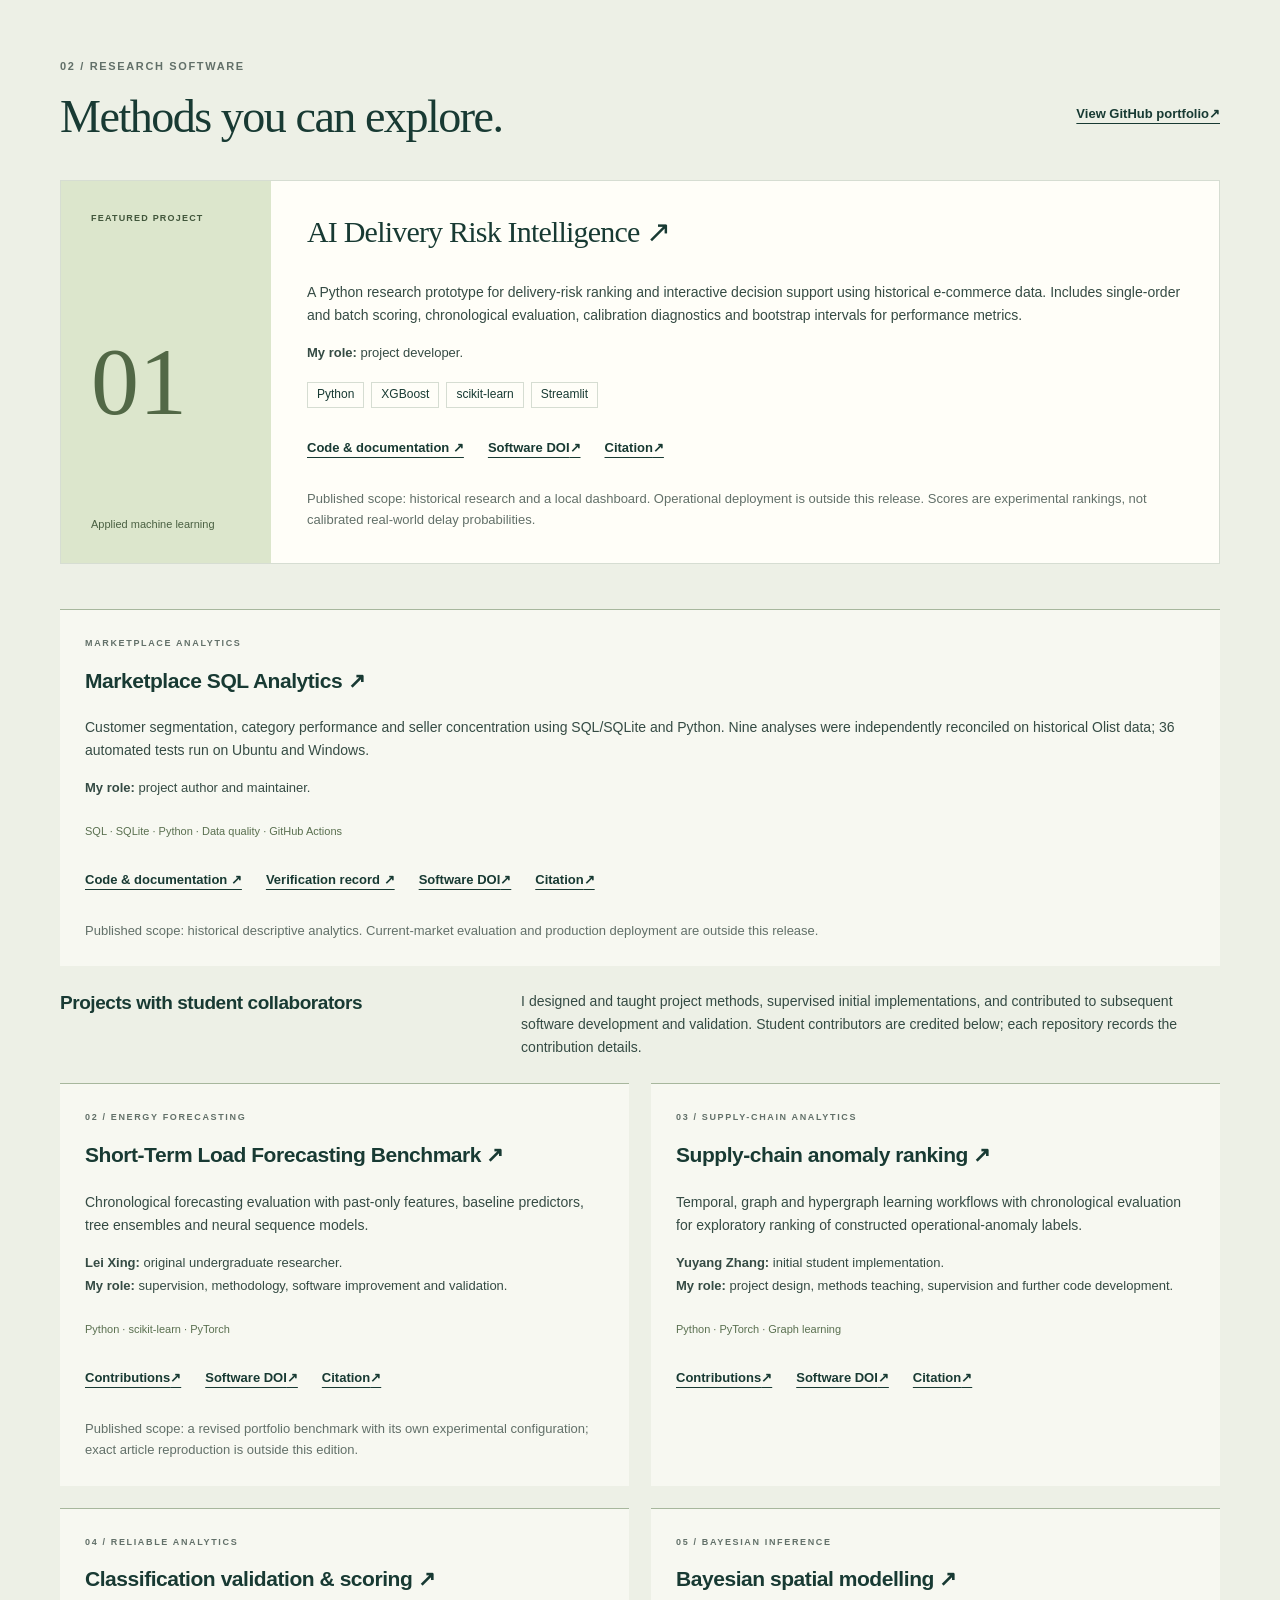
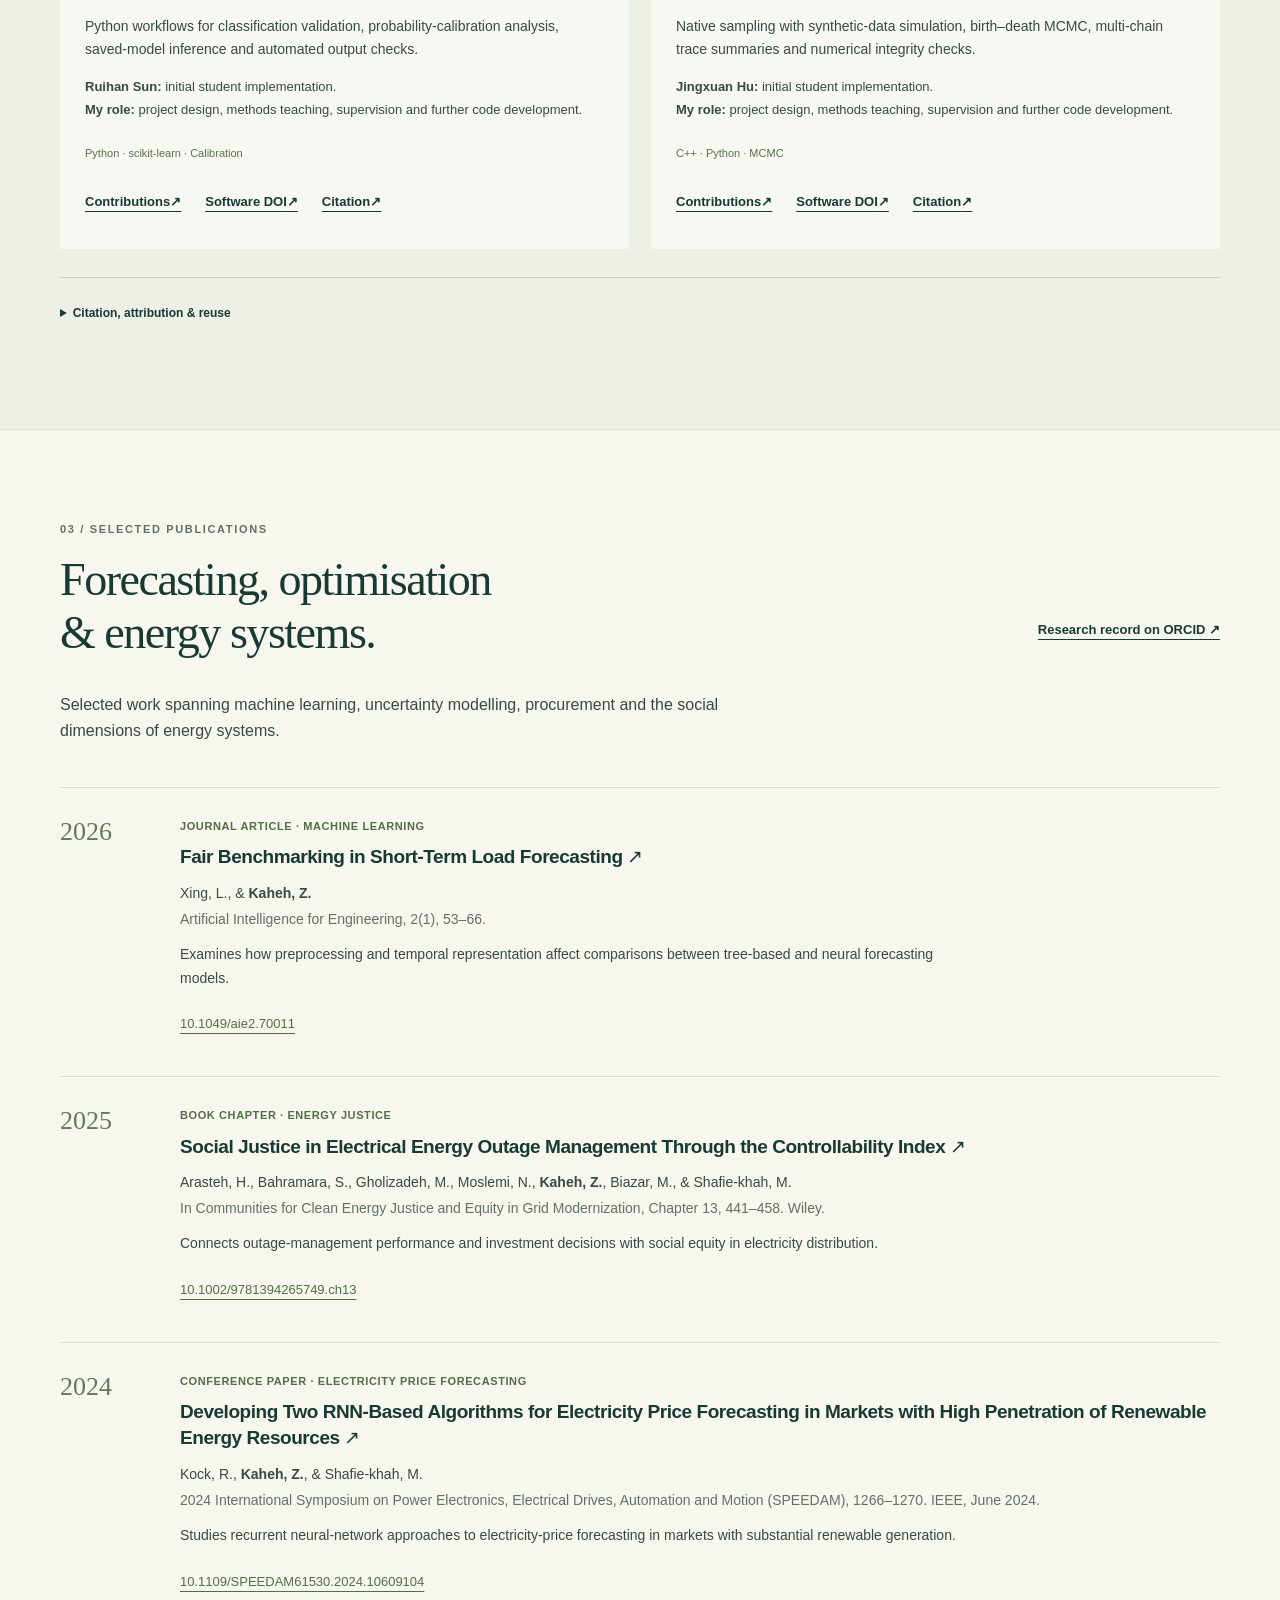
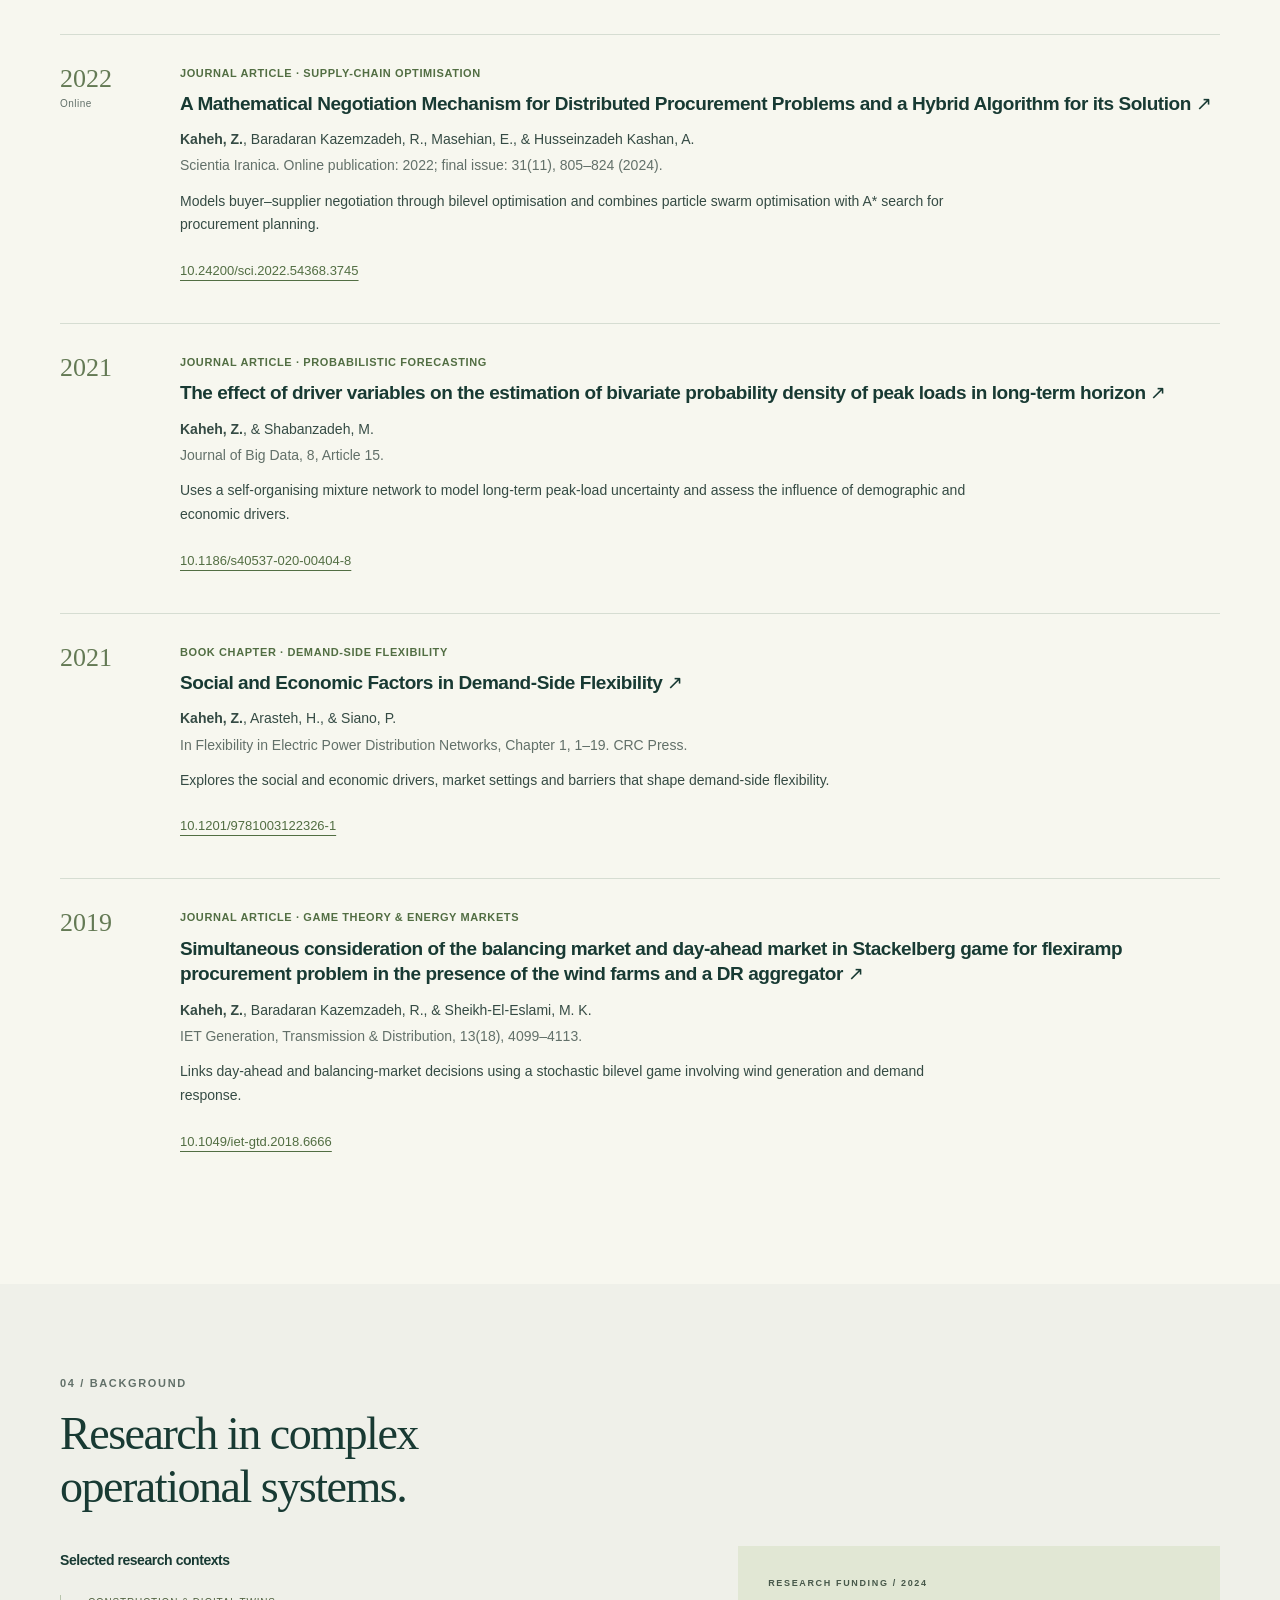
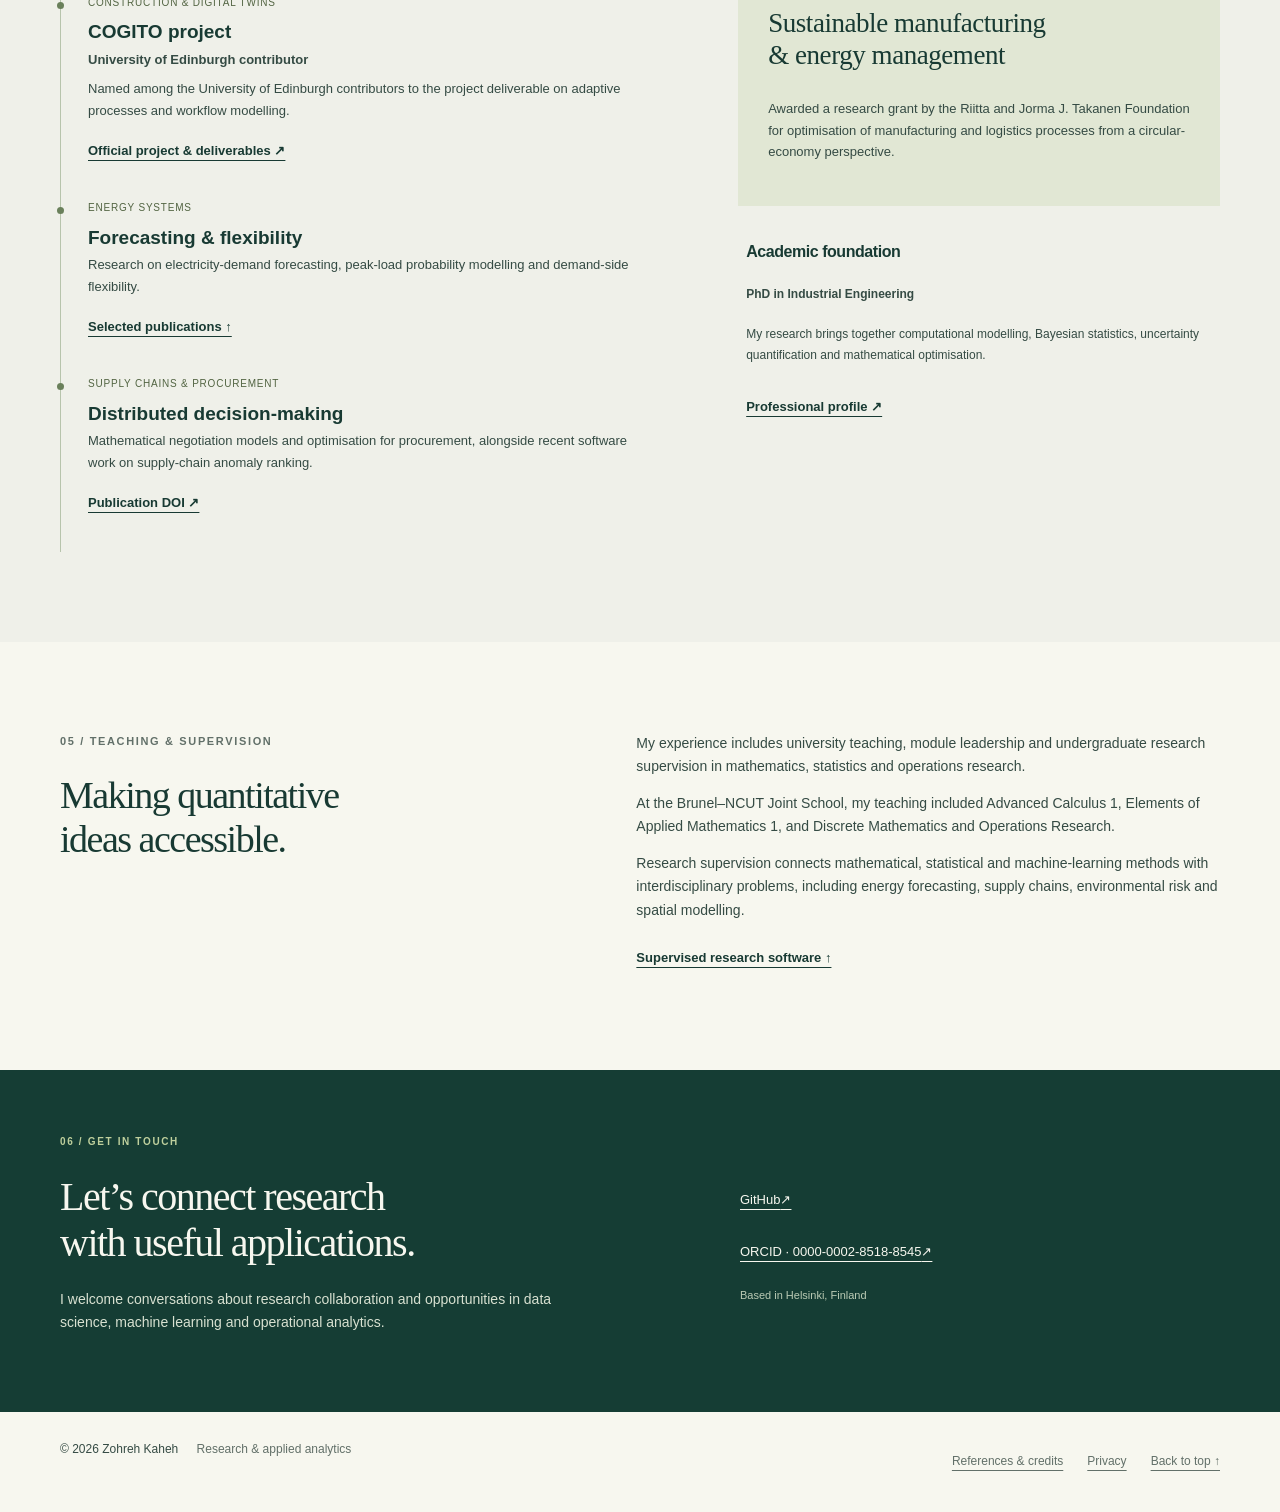
==== commit 67fbf2f3: "docs: clarify the scope of the published portfolio version" ====
--- a/index.html
+++ b/index.html
@@ -89,12 +89,12 @@
       <div class="section-head split"><div><p class="eyebrow">02 / Research software</p><h2 id="software-title">Methods you can explore.</h2></div><a class="text-link" href="https://github.com/DR-ZohrehKaheh">View GitHub portfolio <span aria-hidden="true">↗</span></a></div>
       <article class="featured-project">
         <div class="featured-label"><span class="eyebrow">Featured project</span><span class="project-number">01</span><span class="project-category">Applied machine learning</span></div>
-        <div class="featured-copy"><h3><a href="https://github.com/DR-ZohrehKaheh/ai-delivery-risk-intelligence">AI Delivery Risk Intelligence <span aria-hidden="true">↗</span></a></h3><p>A Python research prototype for delivery-risk ranking and interactive decision support using historical e-commerce data. Includes single-order and batch scoring, chronological evaluation, calibration diagnostics and bootstrap intervals for performance metrics.</p><p class="credit"><strong>My role:</strong> project developer.</p><ul class="tags" aria-label="Methods and tools"><li>Python</li><li>XGBoost</li><li>scikit-learn</li><li>Streamlit</li></ul><div class="project-links"><a href="https://github.com/DR-ZohrehKaheh/ai-delivery-risk-intelligence">Code &amp; documentation ↗</a><a href="https://doi.org/10.5281/zenodo.23324488" aria-label="Software DOI: AI Delivery Risk Intelligence">Software DOI <span aria-hidden="true">↗</span></a><a href="https://github.com/DR-ZohrehKaheh/ai-delivery-risk-intelligence/blob/main/CITATION.cff" aria-label="Citation metadata: AI Delivery Risk Intelligence">Citation <span aria-hidden="true">↗</span></a></div><p class="limitation">Research demonstration; not validated for operational deployment. Model scores should not be treated as calibrated real-world delay probabilities.</p></div>
+        <div class="featured-copy"><h3><a href="https://github.com/DR-ZohrehKaheh/ai-delivery-risk-intelligence">AI Delivery Risk Intelligence <span aria-hidden="true">↗</span></a></h3><p>A Python research prototype for delivery-risk ranking and interactive decision support using historical e-commerce data. Includes single-order and batch scoring, chronological evaluation, calibration diagnostics and bootstrap intervals for performance metrics.</p><p class="credit"><strong>My role:</strong> project developer.</p><ul class="tags" aria-label="Methods and tools"><li>Python</li><li>XGBoost</li><li>scikit-learn</li><li>Streamlit</li></ul><div class="project-links"><a href="https://github.com/DR-ZohrehKaheh/ai-delivery-risk-intelligence">Code &amp; documentation ↗</a><a href="https://doi.org/10.5281/zenodo.23324488" aria-label="Software DOI: AI Delivery Risk Intelligence">Software DOI <span aria-hidden="true">↗</span></a><a href="https://github.com/DR-ZohrehKaheh/ai-delivery-risk-intelligence/blob/main/CITATION.cff" aria-label="Citation metadata: AI Delivery Risk Intelligence">Citation <span aria-hidden="true">↗</span></a></div><p class="limitation">Published scope: historical research and a local dashboard. Operational deployment is outside this release. Scores are experimental rankings, not calibrated real-world delay probabilities.</p></div>
       </article>
-      <article class="project"><p class="eyebrow">Marketplace analytics</p><h3><a href="https://github.com/DR-ZohrehKaheh/marketplace-sql-analytics">Marketplace SQL Analytics <span aria-hidden="true">↗</span></a></h3><p>Customer segmentation, category performance and seller concentration using SQL/SQLite and Python. Nine analyses were independently reconciled on historical Olist data; 36 automated tests run on Ubuntu and Windows.</p><p class="credit"><strong>My role:</strong> project author and maintainer.</p><p class="stack">SQL · SQLite · Python · Data quality · GitHub Actions</p><div class="project-links"><a href="https://github.com/DR-ZohrehKaheh/marketplace-sql-analytics">Code &amp; documentation ↗</a><a href="https://github.com/DR-ZohrehKaheh/marketplace-sql-analytics/blob/main/docs/VALIDATION.md">Verification record ↗</a><a href="https://doi.org/10.5281/zenodo.23435889" aria-label="Software DOI: Marketplace SQL Analytics">Software DOI <span aria-hidden="true">↗</span></a><a href="https://github.com/DR-ZohrehKaheh/marketplace-sql-analytics/blob/main/CITATION.cff" aria-label="Citation metadata: Marketplace SQL Analytics">Citation <span aria-hidden="true">↗</span></a></div><p class="limitation">Historical descriptive analytics; no current-market or production-deployment claims.</p></article>
+      <article class="project"><p class="eyebrow">Marketplace analytics</p><h3><a href="https://github.com/DR-ZohrehKaheh/marketplace-sql-analytics">Marketplace SQL Analytics <span aria-hidden="true">↗</span></a></h3><p>Customer segmentation, category performance and seller concentration using SQL/SQLite and Python. Nine analyses were independently reconciled on historical Olist data; 36 automated tests run on Ubuntu and Windows.</p><p class="credit"><strong>My role:</strong> project author and maintainer.</p><p class="stack">SQL · SQLite · Python · Data quality · GitHub Actions</p><div class="project-links"><a href="https://github.com/DR-ZohrehKaheh/marketplace-sql-analytics">Code &amp; documentation ↗</a><a href="https://github.com/DR-ZohrehKaheh/marketplace-sql-analytics/blob/main/docs/VALIDATION.md">Verification record ↗</a><a href="https://doi.org/10.5281/zenodo.23435889" aria-label="Software DOI: Marketplace SQL Analytics">Software DOI <span aria-hidden="true">↗</span></a><a href="https://github.com/DR-ZohrehKaheh/marketplace-sql-analytics/blob/main/CITATION.cff" aria-label="Citation metadata: Marketplace SQL Analytics">Citation <span aria-hidden="true">↗</span></a></div><p class="limitation">Published scope: historical descriptive analytics. Current-market evaluation and production deployment are outside this release.</p></article>
       <div class="collaboration-intro"><h3>Projects with student collaborators</h3><p>I designed and taught project methods, supervised initial implementations, and contributed to subsequent software development and validation. Student contributors are credited below; each repository records the contribution details.</p></div>
       <div class="project-grid">
-        <article class="project"><p class="eyebrow">02 / Energy forecasting</p><h3><a href="https://github.com/DR-ZohrehKaheh/load-forecasting-benchmark">Short-Term Load Forecasting Benchmark <span aria-hidden="true">↗</span></a></h3><p>Chronological forecasting evaluation with past-only features, baseline predictors, tree ensembles and neural sequence models.</p><p class="credit"><strong>Lei Xing:</strong> original undergraduate researcher.<br><strong>My role:</strong> supervision, methodology, software improvement and validation.</p><p class="stack">Python · scikit-learn · PyTorch</p><div class="project-links"><a href="https://github.com/DR-ZohrehKaheh/load-forecasting-benchmark/blob/main/AUTHORS.md" aria-label="Contributions: Short-Term Load Forecasting Benchmark">Contributions <span aria-hidden="true">↗</span></a><a href="https://doi.org/10.5281/zenodo.23335492" aria-label="Software DOI: Short-Term Load Forecasting Benchmark">Software DOI <span aria-hidden="true">↗</span></a><a href="https://github.com/DR-ZohrehKaheh/load-forecasting-benchmark/blob/main/CITATION.cff" aria-label="Citation metadata: Short-Term Load Forecasting Benchmark">Citation <span aria-hidden="true">↗</span></a></div><p class="limitation">The revised portfolio implementation is not an exact reproduction of the related article.</p></article>
+        <article class="project"><p class="eyebrow">02 / Energy forecasting</p><h3><a href="https://github.com/DR-ZohrehKaheh/load-forecasting-benchmark">Short-Term Load Forecasting Benchmark <span aria-hidden="true">↗</span></a></h3><p>Chronological forecasting evaluation with past-only features, baseline predictors, tree ensembles and neural sequence models.</p><p class="credit"><strong>Lei Xing:</strong> original undergraduate researcher.<br><strong>My role:</strong> supervision, methodology, software improvement and validation.</p><p class="stack">Python · scikit-learn · PyTorch</p><div class="project-links"><a href="https://github.com/DR-ZohrehKaheh/load-forecasting-benchmark/blob/main/AUTHORS.md" aria-label="Contributions: Short-Term Load Forecasting Benchmark">Contributions <span aria-hidden="true">↗</span></a><a href="https://doi.org/10.5281/zenodo.23335492" aria-label="Software DOI: Short-Term Load Forecasting Benchmark">Software DOI <span aria-hidden="true">↗</span></a><a href="https://github.com/DR-ZohrehKaheh/load-forecasting-benchmark/blob/main/CITATION.cff" aria-label="Citation metadata: Short-Term Load Forecasting Benchmark">Citation <span aria-hidden="true">↗</span></a></div><p class="limitation">Published scope: a revised portfolio benchmark with its own experimental configuration; exact article reproduction is outside this edition.</p></article>
         <article class="project"><p class="eyebrow">03 / Supply-chain analytics</p><h3><a href="https://github.com/DR-ZohrehKaheh/supply-chain-risk-modelling">Supply-chain anomaly ranking <span aria-hidden="true">↗</span></a></h3><p>Temporal, graph and hypergraph learning workflows with chronological evaluation for exploratory ranking of constructed operational-anomaly labels.</p><p class="credit"><strong>Yuyang Zhang:</strong> initial student implementation.<br><strong>My role:</strong> project design, methods teaching, supervision and further code development.</p><p class="stack">Python · PyTorch · Graph learning</p><div class="project-links"><a href="https://github.com/DR-ZohrehKaheh/supply-chain-risk-modelling/blob/main/ATTRIBUTION.md" aria-label="Contributions: Supply-chain anomaly ranking">Contributions <span aria-hidden="true">↗</span></a><a href="https://doi.org/10.5281/zenodo.23312621" aria-label="Software DOI: Supply-chain anomaly ranking">Software DOI <span aria-hidden="true">↗</span></a><a href="https://github.com/DR-ZohrehKaheh/supply-chain-risk-modelling/blob/main/CITATION.cff" aria-label="Citation metadata: Supply-chain anomaly ranking">Citation <span aria-hidden="true">↗</span></a></div></article>
         <article class="project"><p class="eyebrow">04 / Reliable analytics</p><h3><a href="https://github.com/DR-ZohrehKaheh/classification-validation">Classification validation &amp; scoring <span aria-hidden="true">↗</span></a></h3><p>Python workflows for classification validation, probability-calibration analysis, saved-model inference and automated output checks.</p><p class="credit"><strong>Ruihan Sun:</strong> initial student implementation.<br><strong>My role:</strong> project design, methods teaching, supervision and further code development.</p><p class="stack">Python · scikit-learn · Calibration</p><div class="project-links"><a href="https://github.com/DR-ZohrehKaheh/classification-validation/blob/main/ATTRIBUTION.md" aria-label="Contributions: Classification validation and scoring">Contributions <span aria-hidden="true">↗</span></a><a href="https://doi.org/10.5281/zenodo.23312435" aria-label="Software DOI: Classification validation and scoring">Software DOI <span aria-hidden="true">↗</span></a><a href="https://github.com/DR-ZohrehKaheh/classification-validation/blob/main/CITATION.cff" aria-label="Citation metadata: Classification validation and scoring">Citation <span aria-hidden="true">↗</span></a></div></article>
         <article class="project"><p class="eyebrow">05 / Bayesian inference</p><h3><a href="https://github.com/DR-ZohrehKaheh/bayesian-spatial-modelling">Bayesian spatial modelling <span aria-hidden="true">↗</span></a></h3><p>Native sampling with synthetic-data simulation, birth–death MCMC, multi-chain trace summaries and numerical integrity checks.</p><p class="credit"><strong>Jingxuan Hu:</strong> initial student implementation.<br><strong>My role:</strong> project design, methods teaching, supervision and further code development.</p><p class="stack">C++ · Python · MCMC</p><div class="project-links"><a href="https://github.com/DR-ZohrehKaheh/bayesian-spatial-modelling/blob/main/ATTRIBUTION.md" aria-label="Contributions: Bayesian spatial modelling">Contributions <span aria-hidden="true">↗</span></a><a href="https://doi.org/10.5281/zenodo.23312496" aria-label="Software DOI: Bayesian spatial modelling">Software DOI <span aria-hidden="true">↗</span></a><a href="https://github.com/DR-ZohrehKaheh/bayesian-spatial-modelling/blob/main/CITATION.cff" aria-label="Citation metadata: Bayesian spatial modelling">Citation <span aria-hidden="true">↗</span></a></div></article>
--- a/styles.css
+++ b/styles.css
@@ -49,3 +49,8 @@
   .header nav a { display: none; }
   .text-link, .project-links a, .doi, .footer a { min-height: 0; padding: 0; }
 }
+
+/* Space before the supervised student-project group. */
+.project + .collaboration-intro {
+  margin-top: 24px;
+}
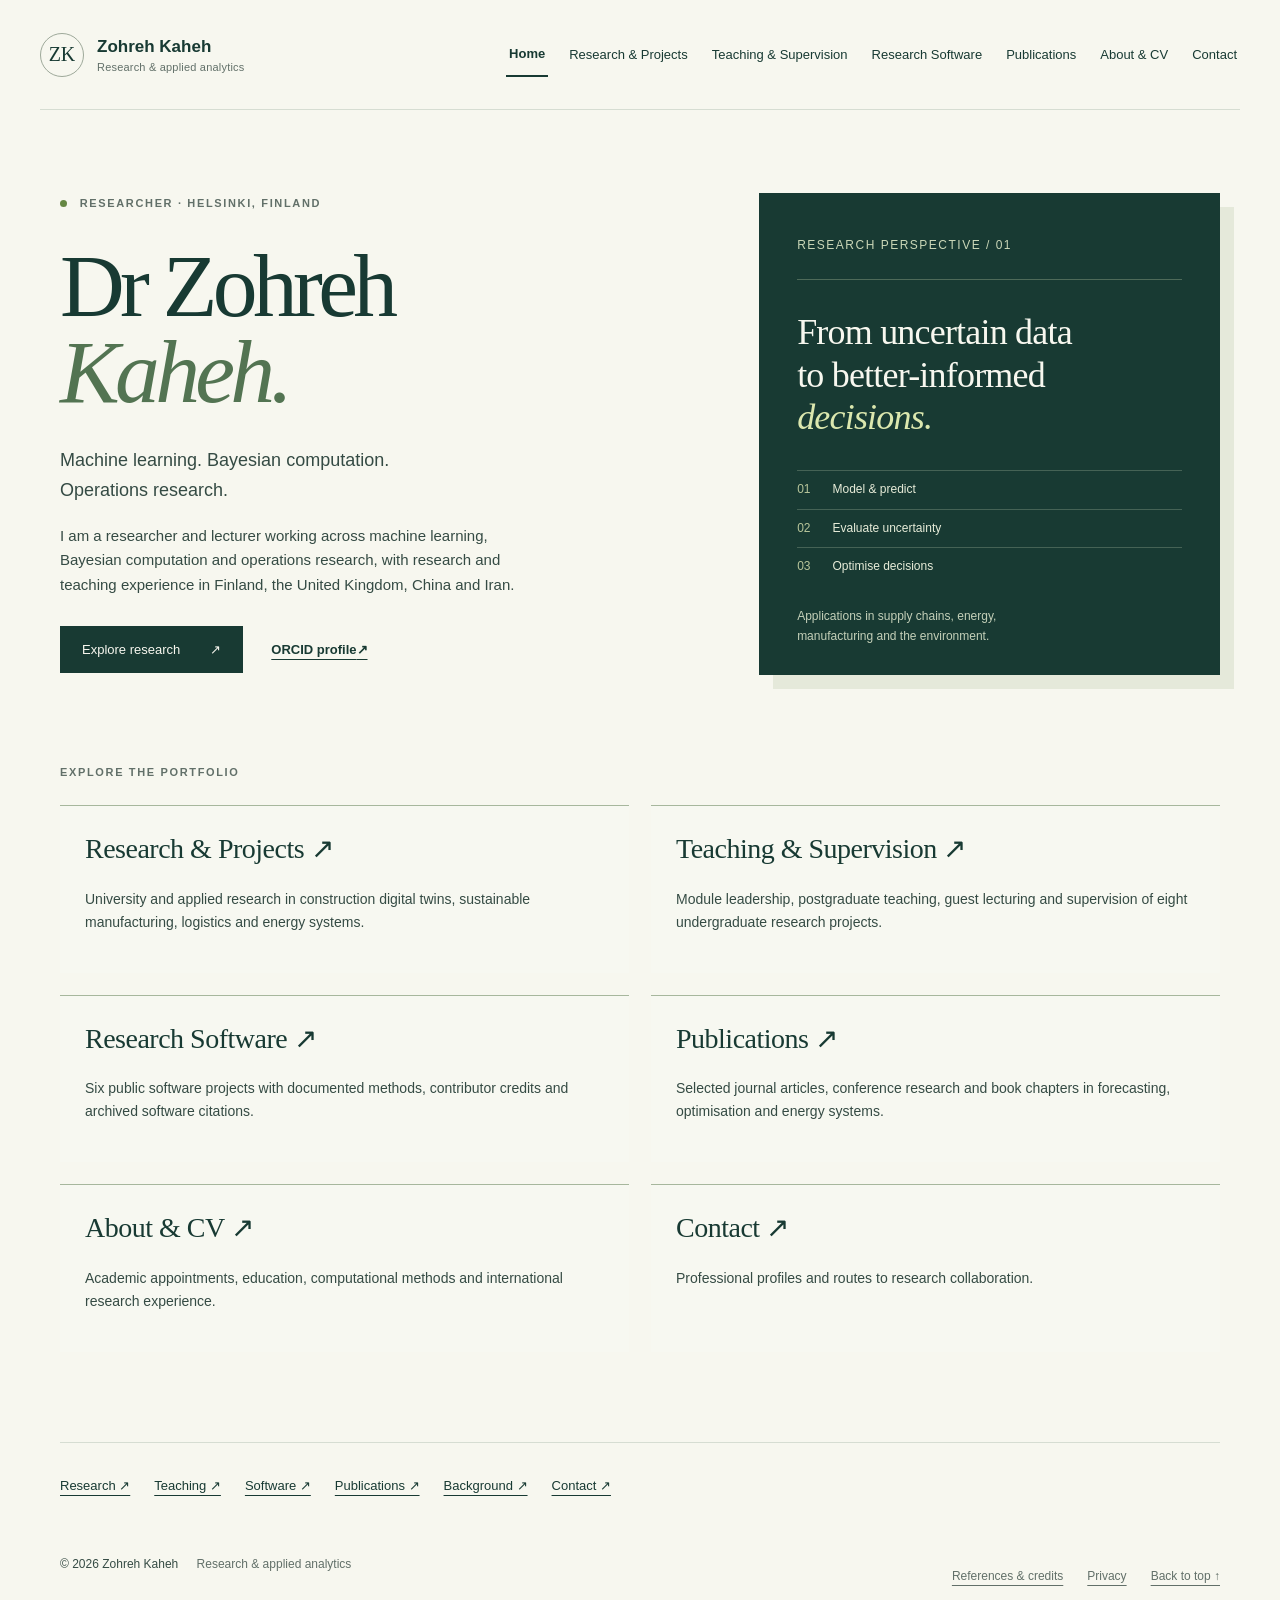
==== commit b1048628: "Organise portfolio into dedicated research, teaching and professional pages" ====
--- a/index.html
+++ b/index.html
@@ -5,8 +5,8 @@
   <meta http-equiv="Content-Security-Policy" content="default-src 'none'; script-src 'none'; style-src 'self'; img-src 'self'; base-uri 'none'; form-action 'none'; object-src 'none'; frame-src 'none'; upgrade-insecure-requests">
   <meta name="referrer" content="no-referrer">
   <meta name="viewport" content="width=device-width, initial-scale=1">
-  <title>Dr Zohreh Kaheh | Machine Learning, Bayesian Modelling &amp; Operations Research</title>
-  <meta name="description" content="Dr Zohreh Kaheh is a researcher in Helsinki working across machine learning, Bayesian computation and operations research. Explore publications, research software, projects and teaching.">
+  <title>Research, Teaching &amp; Applied Analytics | Dr Zohreh Kaheh</title>
+  <meta name="description" content="Dr Zohreh Kaheh: research, university teaching, publications and software in machine learning, Bayesian computation and operations research.">
   <meta name="author" content="Zohreh Kaheh">
   <meta name="robots" content="index,follow">
   <meta name="theme-color" content="#153d34">
@@ -14,8 +14,8 @@
   <link rel="icon" href="./favicon.svg" type="image/svg+xml">
   <link rel="stylesheet" href="./styles.css">
   <meta property="og:type" content="website">
-  <meta property="og:title" content="Dr Zohreh Kaheh — Research &amp; Applied Analytics">
-  <meta property="og:description" content="Machine learning, Bayesian computation and operations research. Publications, research software and teaching.">
+  <meta property="og:title" content="Research, Teaching &amp; Applied Analytics | Dr Zohreh Kaheh">
+  <meta property="og:description" content="Dr Zohreh Kaheh: research, university teaching, publications and software in machine learning, Bayesian computation and operations research.">
   <meta property="og:url" content="https://dr-zohrehkaheh.github.io/">
   <meta property="og:site_name" content="Dr Zohreh Kaheh">
   <meta property="og:image" content="https://dr-zohrehkaheh.github.io/assets/social-card.png">
@@ -23,47 +23,18 @@
   <meta property="og:image:height" content="630">
   <meta property="og:image:alt" content="Dr Zohreh Kaheh — Machine learning, Bayesian computation and operations research. Helsinki, Finland.">
   <meta name="twitter:card" content="summary_large_image">
-  <meta name="twitter:title" content="Dr Zohreh Kaheh — Research &amp; Applied Analytics">
-  <meta name="twitter:description" content="Machine learning, Bayesian computation and operations research. Publications, research software and teaching.">
+  <meta name="twitter:title" content="Research, Teaching &amp; Applied Analytics | Dr Zohreh Kaheh">
+  <meta name="twitter:description" content="Dr Zohreh Kaheh: research, university teaching, publications and software in machine learning, Bayesian computation and operations research.">
   <meta name="twitter:image" content="https://dr-zohrehkaheh.github.io/assets/social-card.png">
   <meta name="twitter:image:alt" content="Dr Zohreh Kaheh — Machine learning, Bayesian computation and operations research. Helsinki, Finland.">
-  <script type="application/ld+json">
-  {
-    "@context": "https://schema.org",
-    "@type": "ProfilePage",
-    "@id": "https://dr-zohrehkaheh.github.io/#profile",
-    "url": "https://dr-zohrehkaheh.github.io/",
-    "name": "Dr Zohreh Kaheh — Research & Applied Analytics",
-    "dateModified": "2026-10-18T16:47:05+00:00",
-    "mainEntity": {
-      "@type": "Person",
-      "@id": "https://dr-zohrehkaheh.github.io/#person",
-      "name": "Zohreh Kaheh",
-      "honorificPrefix": "Dr",
-      "url": "https://dr-zohrehkaheh.github.io/",
-      "sameAs": ["https://orcid.org/0000-0002-8518-8545", "https://github.com/DR-ZohrehKaheh"],
-      "knowsAbout": ["Machine learning", "Bayesian computation", "Operations research", "Mathematical optimisation", "Uncertainty quantification", "Supply-chain analytics", "Energy forecasting"],
-      "description": "Researcher in machine learning, Bayesian computation and operations research, based in Helsinki, Finland."
-    }
-  }
-  </script>
 </head>
-<body>
-  <a class="skip-link" href="#main">Skip to content</a>
-  <header class="header">
-    <a class="brand" href="#home" aria-label="Zohreh Kaheh home"><span class="monogram" aria-hidden="true">ZK</span><span>Zohreh Kaheh<span class="brand-sub">Research &amp; applied analytics</span></span></a>
-    <nav aria-label="Main navigation">
-      <a href="#research">Research</a><a href="#software">Software</a><a href="#publications">Publications</a><a href="#experience">Background</a><a href="#contact">Contact <span aria-hidden="true">↗</span></a>
-    </nav>
-  </header>
-  <main id="main" tabindex="-1">
-    <section class="hero wrap" id="home" aria-labelledby="hero-title">
+<body><a class="skip-link" href="#main">Skip to content</a><header class="header"><a class="brand" href="./"><span class="monogram" aria-hidden="true">ZK</span><span>Zohreh Kaheh<span class="brand-sub">Research &amp; applied analytics</span></span></a><nav aria-label="Main navigation"><a href="./index.html" aria-current="page">Home</a><a href="./research.html">Research &amp; Projects</a><a href="./teaching.html">Teaching &amp; Supervision</a><a href="./software.html">Research Software</a><a href="./publications.html">Publications</a><a href="./about.html">About &amp; CV</a><a href="./contact.html">Contact</a></nav></header><main id="main" tabindex="-1"><section class="hero wrap" id="home" aria-labelledby="hero-title">
       <div class="hero-copy">
         <p class="eyebrow"><span class="dot" aria-hidden="true"></span> Researcher · Helsinki, Finland</p>
         <h1 id="hero-title">Dr Zohreh<br><em>Kaheh.</em></h1>
         <p class="hero-field">Machine learning. Bayesian computation.<br>Operations research.</p>
-        <p class="hero-intro">I work at the intersection of data, uncertainty and decisions—developing computational methods for forecasting, optimisation and complex operational systems.</p>
-        <div class="actions"><a class="button" href="#software">Explore my work <span aria-hidden="true">↗</span></a><a class="text-link" href="https://orcid.org/0000-0002-8518-8545">ORCID profile <span aria-hidden="true">↗</span></a></div>
+        <p class="hero-intro">I am a researcher and lecturer working across machine learning, Bayesian computation and operations research, with research and teaching experience in Finland, the United Kingdom, China and Iran.</p>
+        <div class="actions"><a class="button" href="./research.html">Explore research <span aria-hidden="true">↗</span></a><a class="text-link" href="https://orcid.org/0000-0002-8518-8545">ORCID profile <span aria-hidden="true">↗</span></a></div>
       </div>
       <aside class="research-note" aria-label="Research perspective">
         <span class="note-index">RESEARCH PERSPECTIVE / 01</span>
@@ -72,70 +43,4 @@
         <div class="method-list"><p><span>01</span> Model &amp; predict</p><p><span>02</span> Evaluate uncertainty</p><p><span>03</span> Optimise decisions</p></div>
         <p class="note-foot">Applications in supply chains, energy, <br>manufacturing and the environment.</p>
       </aside>
-    </section>
-    <div class="credentials wrap"><span>PhD · Industrial Engineering</span><span>Applications · Energy &amp; supply chains</span><a href="https://github.com/DR-ZohrehKaheh">Research software on GitHub <span aria-hidden="true">↗</span></a></div>
-
-    <section class="section wrap" id="research" aria-labelledby="research-title">
-      <div class="section-head"><p class="eyebrow">01 / Research</p><h2 id="research-title">Connecting prediction<br>with operational decisions.</h2></div>
-      <p class="section-intro">My background combines industrial engineering, statistics and computational modelling. I am interested in how predictive models, uncertainty analysis and optimisation can support useful, transparent decisions.</p>
-      <div class="research-grid">
-        <article><span class="small-number">01</span><h3>Machine learning <br>&amp; model evaluation</h3><p>Time-series forecasting, gradient boosting, temporal and graph models, probability-calibration diagnostics and chronological evaluation.</p><p class="topics">Forecasting · Validation · Data quality</p></article>
-        <article><span class="small-number">02</span><h3>Bayesian computation <br>&amp; uncertainty</h3><p>Probabilistic modelling, spatial inference, Monte Carlo simulation and diagnostic workflows for understanding uncertain results.</p><p class="topics">Bayesian inference · MCMC · Simulation</p></article>
-        <article><span class="small-number">03</span><h3>Optimisation <br>&amp; operational systems</h3><p>Mathematical programming, multilevel models and hybrid algorithms applied to procurement, energy systems and manufacturing.</p><p class="topics">Supply chains · Energy · Decision support</p></article>
-      </div>
-    </section>
-
-    <section class="software-section" id="software" aria-labelledby="software-title"><div class="wrap section">
-      <div class="section-head split"><div><p class="eyebrow">02 / Research software</p><h2 id="software-title">Methods you can explore.</h2></div><a class="text-link" href="https://github.com/DR-ZohrehKaheh">View GitHub portfolio <span aria-hidden="true">↗</span></a></div>
-      <article class="featured-project">
-        <div class="featured-label"><span class="eyebrow">Featured project</span><span class="project-number">01</span><span class="project-category">Applied machine learning</span></div>
-        <div class="featured-copy"><h3><a href="https://github.com/DR-ZohrehKaheh/ai-delivery-risk-intelligence">AI Delivery Risk Intelligence <span aria-hidden="true">↗</span></a></h3><p>A Python research prototype for delivery-risk ranking and interactive decision support using historical e-commerce data. Includes single-order and batch scoring, chronological evaluation, calibration diagnostics and bootstrap intervals for performance metrics.</p><p class="credit"><strong>My role:</strong> project developer.</p><ul class="tags" aria-label="Methods and tools"><li>Python</li><li>XGBoost</li><li>scikit-learn</li><li>Streamlit</li></ul><div class="project-links"><a href="https://github.com/DR-ZohrehKaheh/ai-delivery-risk-intelligence">Code &amp; documentation ↗</a><a href="https://doi.org/10.5281/zenodo.23324488" aria-label="Software DOI: AI Delivery Risk Intelligence">Software DOI <span aria-hidden="true">↗</span></a><a href="https://github.com/DR-ZohrehKaheh/ai-delivery-risk-intelligence/blob/main/CITATION.cff" aria-label="Citation metadata: AI Delivery Risk Intelligence">Citation <span aria-hidden="true">↗</span></a></div><p class="limitation">Published scope: historical research and a local dashboard. Operational deployment is outside this release. Scores are experimental rankings, not calibrated real-world delay probabilities.</p></div>
-      </article>
-      <article class="project"><p class="eyebrow">Marketplace analytics</p><h3><a href="https://github.com/DR-ZohrehKaheh/marketplace-sql-analytics">Marketplace SQL Analytics <span aria-hidden="true">↗</span></a></h3><p>Customer segmentation, category performance and seller concentration using SQL/SQLite and Python. Nine analyses were independently reconciled on historical Olist data; 36 automated tests run on Ubuntu and Windows.</p><p class="credit"><strong>My role:</strong> project author and maintainer.</p><p class="stack">SQL · SQLite · Python · Data quality · GitHub Actions</p><div class="project-links"><a href="https://github.com/DR-ZohrehKaheh/marketplace-sql-analytics">Code &amp; documentation ↗</a><a href="https://github.com/DR-ZohrehKaheh/marketplace-sql-analytics/blob/main/docs/VALIDATION.md">Verification record ↗</a><a href="https://doi.org/10.5281/zenodo.23435889" aria-label="Software DOI: Marketplace SQL Analytics">Software DOI <span aria-hidden="true">↗</span></a><a href="https://github.com/DR-ZohrehKaheh/marketplace-sql-analytics/blob/main/CITATION.cff" aria-label="Citation metadata: Marketplace SQL Analytics">Citation <span aria-hidden="true">↗</span></a></div><p class="limitation">Published scope: historical descriptive analytics. Current-market evaluation and production deployment are outside this release.</p></article>
-      <div class="collaboration-intro"><h3>Projects with student collaborators</h3><p>I designed and taught project methods, supervised initial implementations, and contributed to subsequent software development and validation. Student contributors are credited below; each repository records the contribution details.</p></div>
-      <div class="project-grid">
-        <article class="project"><p class="eyebrow">02 / Energy forecasting</p><h3><a href="https://github.com/DR-ZohrehKaheh/load-forecasting-benchmark">Short-Term Load Forecasting Benchmark <span aria-hidden="true">↗</span></a></h3><p>Chronological forecasting evaluation with past-only features, baseline predictors, tree ensembles and neural sequence models.</p><p class="credit"><strong>Lei Xing:</strong> original undergraduate researcher.<br><strong>My role:</strong> supervision, methodology, software improvement and validation.</p><p class="stack">Python · scikit-learn · PyTorch</p><div class="project-links"><a href="https://github.com/DR-ZohrehKaheh/load-forecasting-benchmark/blob/main/AUTHORS.md" aria-label="Contributions: Short-Term Load Forecasting Benchmark">Contributions <span aria-hidden="true">↗</span></a><a href="https://doi.org/10.5281/zenodo.23335492" aria-label="Software DOI: Short-Term Load Forecasting Benchmark">Software DOI <span aria-hidden="true">↗</span></a><a href="https://github.com/DR-ZohrehKaheh/load-forecasting-benchmark/blob/main/CITATION.cff" aria-label="Citation metadata: Short-Term Load Forecasting Benchmark">Citation <span aria-hidden="true">↗</span></a></div><p class="limitation">Published scope: a revised portfolio benchmark with its own experimental configuration; exact article reproduction is outside this edition.</p></article>
-        <article class="project"><p class="eyebrow">03 / Supply-chain analytics</p><h3><a href="https://github.com/DR-ZohrehKaheh/supply-chain-risk-modelling">Supply-chain anomaly ranking <span aria-hidden="true">↗</span></a></h3><p>Temporal, graph and hypergraph learning workflows with chronological evaluation for exploratory ranking of constructed operational-anomaly labels.</p><p class="credit"><strong>Yuyang Zhang:</strong> initial student implementation.<br><strong>My role:</strong> project design, methods teaching, supervision and further code development.</p><p class="stack">Python · PyTorch · Graph learning</p><div class="project-links"><a href="https://github.com/DR-ZohrehKaheh/supply-chain-risk-modelling/blob/main/ATTRIBUTION.md" aria-label="Contributions: Supply-chain anomaly ranking">Contributions <span aria-hidden="true">↗</span></a><a href="https://doi.org/10.5281/zenodo.23312621" aria-label="Software DOI: Supply-chain anomaly ranking">Software DOI <span aria-hidden="true">↗</span></a><a href="https://github.com/DR-ZohrehKaheh/supply-chain-risk-modelling/blob/main/CITATION.cff" aria-label="Citation metadata: Supply-chain anomaly ranking">Citation <span aria-hidden="true">↗</span></a></div></article>
-        <article class="project"><p class="eyebrow">04 / Reliable analytics</p><h3><a href="https://github.com/DR-ZohrehKaheh/classification-validation">Classification validation &amp; scoring <span aria-hidden="true">↗</span></a></h3><p>Python workflows for classification validation, probability-calibration analysis, saved-model inference and automated output checks.</p><p class="credit"><strong>Ruihan Sun:</strong> initial student implementation.<br><strong>My role:</strong> project design, methods teaching, supervision and further code development.</p><p class="stack">Python · scikit-learn · Calibration</p><div class="project-links"><a href="https://github.com/DR-ZohrehKaheh/classification-validation/blob/main/ATTRIBUTION.md" aria-label="Contributions: Classification validation and scoring">Contributions <span aria-hidden="true">↗</span></a><a href="https://doi.org/10.5281/zenodo.23312435" aria-label="Software DOI: Classification validation and scoring">Software DOI <span aria-hidden="true">↗</span></a><a href="https://github.com/DR-ZohrehKaheh/classification-validation/blob/main/CITATION.cff" aria-label="Citation metadata: Classification validation and scoring">Citation <span aria-hidden="true">↗</span></a></div></article>
-        <article class="project"><p class="eyebrow">05 / Bayesian inference</p><h3><a href="https://github.com/DR-ZohrehKaheh/bayesian-spatial-modelling">Bayesian spatial modelling <span aria-hidden="true">↗</span></a></h3><p>Native sampling with synthetic-data simulation, birth–death MCMC, multi-chain trace summaries and numerical integrity checks.</p><p class="credit"><strong>Jingxuan Hu:</strong> initial student implementation.<br><strong>My role:</strong> project design, methods teaching, supervision and further code development.</p><p class="stack">C++ · Python · MCMC</p><div class="project-links"><a href="https://github.com/DR-ZohrehKaheh/bayesian-spatial-modelling/blob/main/ATTRIBUTION.md" aria-label="Contributions: Bayesian spatial modelling">Contributions <span aria-hidden="true">↗</span></a><a href="https://doi.org/10.5281/zenodo.23312496" aria-label="Software DOI: Bayesian spatial modelling">Software DOI <span aria-hidden="true">↗</span></a><a href="https://github.com/DR-ZohrehKaheh/bayesian-spatial-modelling/blob/main/CITATION.cff" aria-label="Citation metadata: Bayesian spatial modelling">Citation <span aria-hidden="true">↗</span></a></div></article>
-      </div>
-      <details class="software-notes"><summary>Citation, attribution &amp; reuse</summary><p>Software DOIs identify archived snapshots. Use each repository’s citation metadata to preserve author order, and include the commit identifier when citing later changes. A software DOI is separate from a related publication DOI.</p><p>These public repositories have no repository-wide software reuse licence. Read their rights statements before reuse. Raw datasets and trained model binaries are excluded. Repository documentation describes methods, contributor roles and the scope of validation.</p></details>
-    </div></section>
-
-    <section class="section wrap" id="publications" aria-labelledby="publications-title">
-      <div class="section-head split"><div><p class="eyebrow">03 / Selected publications</p><h2 id="publications-title">Forecasting, optimisation<br>&amp; energy systems.</h2></div><a class="text-link" href="https://orcid.org/0000-0002-8518-8545">Research record on ORCID ↗</a></div>
-      <p class="section-intro">Selected work spanning machine learning, uncertainty modelling, procurement and the social dimensions of energy systems.</p>
-      <ol class="publication-list">
-        <li><span class="pub-year">2026</span><div><p class="pub-type">Journal article · Machine learning</p><h3><a href="https://doi.org/10.1049/aie2.70011">Fair Benchmarking in Short-Term Load Forecasting <span aria-hidden="true">↗</span></a></h3><p>Xing, L., &amp; <strong>Kaheh, Z.</strong></p><p class="venue">Artificial Intelligence for Engineering, 2(1), 53–66.</p><p class="pub-summary">Examines how preprocessing and temporal representation affect comparisons between tree-based and neural forecasting models.</p><a class="doi" href="https://doi.org/10.1049/aie2.70011">10.1049/aie2.70011</a></div></li>
-        <li><span class="pub-year">2025</span><div><p class="pub-type">Book chapter · Energy justice</p><h3><a href="https://doi.org/10.1002/9781394265749.ch13">Social Justice in Electrical Energy Outage Management Through the Controllability Index <span aria-hidden="true">↗</span></a></h3><p>Arasteh, H., Bahramara, S., Gholizadeh, M., Moslemi, N., <strong>Kaheh, Z.</strong>, Biazar, M., &amp; Shafie-khah, M.</p><p class="venue">In Communities for Clean Energy Justice and Equity in Grid Modernization, Chapter 13, 441–458. Wiley.</p><p class="pub-summary">Connects outage-management performance and investment decisions with social equity in electricity distribution.</p><a class="doi" href="https://doi.org/10.1002/9781394265749.ch13">10.1002/9781394265749.ch13</a></div></li>
-        <li><span class="pub-year">2024</span><div><p class="pub-type">Conference paper · Electricity price forecasting</p><h3><a href="https://doi.org/10.1109/SPEEDAM61530.2024.10609104">Developing Two RNN-Based Algorithms for Electricity Price Forecasting in Markets with High Penetration of Renewable Energy Resources <span aria-hidden="true">↗</span></a></h3><p>Kock, R., <strong>Kaheh, Z.</strong>, &amp; Shafie-khah, M.</p><p class="venue">2024 International Symposium on Power Electronics, Electrical Drives, Automation and Motion (SPEEDAM), 1266–1270. IEEE, June 2024.</p><p class="pub-summary">Studies recurrent neural-network approaches to electricity-price forecasting in markets with substantial renewable generation.</p><a class="doi" href="https://doi.org/10.1109/SPEEDAM61530.2024.10609104">10.1109/SPEEDAM61530.2024.10609104</a></div></li>
-        <li><span class="pub-year">2022<span>Online</span></span><div><p class="pub-type">Journal article · Supply-chain optimisation</p><h3><a href="https://doi.org/10.24200/sci.2022.54368.3745">A Mathematical Negotiation Mechanism for Distributed Procurement Problems and a Hybrid Algorithm for its Solution <span aria-hidden="true">↗</span></a></h3><p><strong>Kaheh, Z.</strong>, Baradaran Kazemzadeh, R., Masehian, E., &amp; Husseinzadeh Kashan, A.</p><p class="venue">Scientia Iranica. Online publication: 2022; final issue: 31(11), 805–824 (2024).</p><p class="pub-summary">Models buyer–supplier negotiation through bilevel optimisation and combines particle swarm optimisation with A* search for procurement planning.</p><a class="doi" href="https://doi.org/10.24200/sci.2022.54368.3745">10.24200/sci.2022.54368.3745</a></div></li>
-        <li><span class="pub-year">2021</span><div><p class="pub-type">Journal article · Probabilistic forecasting</p><h3><a href="https://doi.org/10.1186/s40537-020-00404-8">The effect of driver variables on the estimation of bivariate probability density of peak loads in long-term horizon <span aria-hidden="true">↗</span></a></h3><p><strong>Kaheh, Z.</strong>, &amp; Shabanzadeh, M.</p><p class="venue">Journal of Big Data, 8, Article 15.</p><p class="pub-summary">Uses a self-organising mixture network to model long-term peak-load uncertainty and assess the influence of demographic and economic drivers.</p><a class="doi" href="https://doi.org/10.1186/s40537-020-00404-8">10.1186/s40537-020-00404-8</a></div></li>
-        <li><span class="pub-year">2021</span><div><p class="pub-type">Book chapter · Demand-side flexibility</p><h3><a href="https://doi.org/10.1201/9781003122326-1">Social and Economic Factors in Demand-Side Flexibility <span aria-hidden="true">↗</span></a></h3><p><strong>Kaheh, Z.</strong>, Arasteh, H., &amp; Siano, P.</p><p class="venue">In Flexibility in Electric Power Distribution Networks, Chapter 1, 1–19. CRC Press.</p><p class="pub-summary">Explores the social and economic drivers, market settings and barriers that shape demand-side flexibility.</p><a class="doi" href="https://doi.org/10.1201/9781003122326-1">10.1201/9781003122326-1</a></div></li>
-        <li><span class="pub-year">2019</span><div><p class="pub-type">Journal article · Game theory &amp; energy markets</p><h3><a href="https://doi.org/10.1049/iet-gtd.2018.6666">Simultaneous consideration of the balancing market and day-ahead market in Stackelberg game for flexiramp procurement problem in the presence of the wind farms and a DR aggregator <span aria-hidden="true">↗</span></a></h3><p><strong>Kaheh, Z.</strong>, Baradaran Kazemzadeh, R., &amp; Sheikh-El-Eslami, M. K.</p><p class="venue">IET Generation, Transmission &amp; Distribution, 13(18), 4099–4113.</p><p class="pub-summary">Links day-ahead and balancing-market decisions using a stochastic bilevel game involving wind generation and demand response.</p><a class="doi" href="https://doi.org/10.1049/iet-gtd.2018.6666">10.1049/iet-gtd.2018.6666</a></div></li>
-      </ol>
-    </section>
-
-    <section class="background-section" id="experience" aria-labelledby="experience-title"><div class="wrap section">
-      <div class="section-head"><p class="eyebrow">04 / Background</p><h2 id="experience-title">Research in complex<br>operational systems.</h2></div>
-      <div class="background-grid"><div>
-        <h3 class="column-title">Selected research contexts</h3>
-        <ol class="timeline">
-          <li><p class="timeline-date">Construction &amp; digital twins</p><h4>COGITO project</h4><p class="institution">University of Edinburgh contributor</p><p>Named among the University of Edinburgh contributors to the project deliverable on adaptive processes and workflow modelling.</p><a class="text-link" href="https://cordis.europa.eu/project/id/958310/results">Official project &amp; deliverables ↗</a></li>
-          <li><p class="timeline-date">Energy systems</p><h4>Forecasting &amp; flexibility</h4><p>Research on electricity-demand forecasting, peak-load probability modelling and demand-side flexibility.</p><a class="text-link" href="#publications">Selected publications ↑</a></li>
-          <li><p class="timeline-date">Supply chains &amp; procurement</p><h4>Distributed decision-making</h4><p>Mathematical negotiation models and optimisation for procurement, alongside recent software work on supply-chain anomaly ranking.</p><a class="text-link" href="https://doi.org/10.24200/sci.2022.54368.3745">Publication DOI ↗</a></li>
-        </ol>
-      </div><div class="background-aside">
-        <div class="funding"><p class="eyebrow">Research funding / 2024</p><h3>Sustainable manufacturing<br>&amp; energy management</h3><p>Awarded a research grant by the Riitta and Jorma J. Takanen Foundation for optimisation of manufacturing and logistics processes from a circular-economy perspective.</p></div>
-        <div class="education"><h3>Academic foundation</h3><p><strong>PhD in Industrial Engineering</strong></p><p>My research brings together computational modelling, Bayesian statistics, uncertainty quantification and mathematical optimisation.</p><a class="text-link" href="https://github.com/DR-ZohrehKaheh">Professional profile ↗</a></div>
-      </div></div>
-    </div></section>
-
-    <section class="section wrap teaching" id="teaching" aria-labelledby="teaching-title"><div><p class="eyebrow">05 / Teaching &amp; supervision</p><h2 id="teaching-title">Making quantitative<br>ideas accessible.</h2></div><div class="teaching-copy"><p>My experience includes university teaching, module leadership and undergraduate research supervision in mathematics, statistics and operations research.</p><p>At the Brunel–NCUT Joint School, my teaching included Advanced Calculus 1, Elements of Applied Mathematics 1, and Discrete Mathematics and Operations Research.</p><p>Research supervision connects mathematical, statistical and machine-learning methods with interdisciplinary problems, including energy forecasting, supply chains, environmental risk and spatial modelling.</p><a class="text-link" href="#software">Supervised research software ↑</a></div></section>
-
-    <section class="contact-section" id="contact" aria-labelledby="contact-title"><div class="wrap contact-inner"><div><p class="eyebrow">06 / Get in touch</p><h2 id="contact-title">Let’s connect research<br>with useful applications.</h2><p>I welcome conversations about research collaboration and opportunities in data science, machine learning and operational analytics.</p></div><div class="contact-links"><a href="https://github.com/DR-ZohrehKaheh">GitHub <span aria-hidden="true">↗</span></a><a href="https://orcid.org/0000-0002-8518-8545">ORCID · 0000-0002-8518-8545 <span aria-hidden="true">↗</span></a><p>Based in Helsinki, Finland</p></div></div></section>
-  </main>
-  <footer class="wrap footer"><p>© 2026 Zohreh Kaheh <span>Research &amp; applied analytics</span></p><div><a href="./sources.html">References &amp; credits</a><a href="./sources.html#privacy">Privacy</a><a href="#home">Back to top ↑</a></div></footer>
-</body>
-</html>
-
+    </section><section class="wrap section home-paths"><p class="eyebrow">Explore the portfolio</p><div class="project-grid"><article class="project"><h2><a href="./research.html">Research & Projects ↗</a></h2><p>University and applied research in construction digital twins, sustainable manufacturing, logistics and energy systems.</p></article><article class="project"><h2><a href="./teaching.html">Teaching & Supervision ↗</a></h2><p>Module leadership, postgraduate teaching, guest lecturing and supervision of eight undergraduate research projects.</p></article><article class="project"><h2><a href="./software.html">Research Software ↗</a></h2><p>Six public software projects with documented methods, contributor credits and archived software citations.</p></article><article class="project"><h2><a href="./publications.html">Publications ↗</a></h2><p>Selected journal articles, conference research and book chapters in forecasting, optimisation and energy systems.</p></article><article class="project"><h2><a href="./about.html">About & CV ↗</a></h2><p>Academic appointments, education, computational methods and international research experience.</p></article><article class="project"><h2><a href="./contact.html">Contact ↗</a></h2><p>Professional profiles and routes to research collaboration.</p></article></div></section><nav class="wrap legacy-nav" aria-label="Links from earlier versions"><a id="research" class="legacy-link" href="./research.html">Research ↗</a><a id="teaching" class="legacy-link" href="./teaching.html">Teaching ↗</a><a id="software" class="legacy-link" href="./software.html">Software ↗</a><a id="publications" class="legacy-link" href="./publications.html">Publications ↗</a><a id="experience" class="legacy-link" href="./about.html">Background ↗</a><a id="contact" class="legacy-link" href="./contact.html">Contact ↗</a></nav></main><footer class="wrap footer"><p>© 2026 Zohreh Kaheh <span>Research &amp; applied analytics</span></p><div><a href="./sources.html">References &amp; credits</a><a href="./sources.html#privacy">Privacy</a><a href="#main">Back to top ↑</a></div></footer></body></html>
--- a/styles.css
+++ b/styles.css
@@ -54,3 +54,27 @@
 .project + .collaboration-intro {
   margin-top: 24px;
 }
+
+/* Shared navigation and focused pages. */
+.header{flex-wrap:wrap;padding:22px 0;gap:14px 26px}
+.header nav{gap:5px 18px;justify-content:flex-end}
+.header nav a[aria-current="page"]{border-bottom:2px solid var(--ink);font-weight:700}
+.page-intro{max-width:850px;margin-bottom:48px}
+.page-intro h1,.page-title{font-size:clamp(40px,5vw,64px);line-height:1.12;letter-spacing:-2px;margin:0 0 24px}
+.page-intro .section-intro{margin:0;max-width:760px}
+.career-grid{display:grid;grid-template-columns:repeat(2,minmax(0,1fr));gap:24px}
+.career-card{min-width:0;background:var(--white);border-top:2px solid #a7b79d;padding:30px}
+.career-card h2,.home-paths h2{font-family:Georgia,serif;font-size:28px;line-height:1.2;letter-spacing:-.5px}
+.career-card .eyebrow{font-size:11px;margin-bottom:16px}
+.career-card .role{font-size:13px;font-weight:650;color:#526442}
+.career-card p{font-size:15px}.career-card p:last-child{margin-bottom:0}
+.page-callout{margin:40px 0;padding:32px;background:#e7eddc;border-left:3px solid #6a805b}
+.page-callout h2{font-size:31px}.page-callout p{max-width:900px}
+.home-paths{padding-top:20px}.home-paths h2 a{text-decoration:none}
+.home-paths h2 a:hover{text-decoration:underline}
+.legacy-nav{display:flex;gap:12px 24px;flex-wrap:wrap;border-top:1px solid var(--line);padding:20px 0;font-size:13px}
+.legacy-link{min-height:44px;display:inline-flex;align-items:center}
+.location{margin-top:32px}.career-card a{overflow-wrap:anywhere}
+@media(max-width:1100px){.header nav{justify-content:flex-start}.header{display:block}.header nav{margin-top:12px}}
+@media(max-width:760px){.career-grid{grid-template-columns:1fr}.career-card{padding:24px}.page-callout{padding:24px}.page-intro{margin-bottom:30px}.page-intro h1,.page-title{font-size:42px;letter-spacing:-1.3px}.page-intro h1 br{display:none}.header nav{gap:2px 14px}.home-paths h2{font-size:26px}}
+
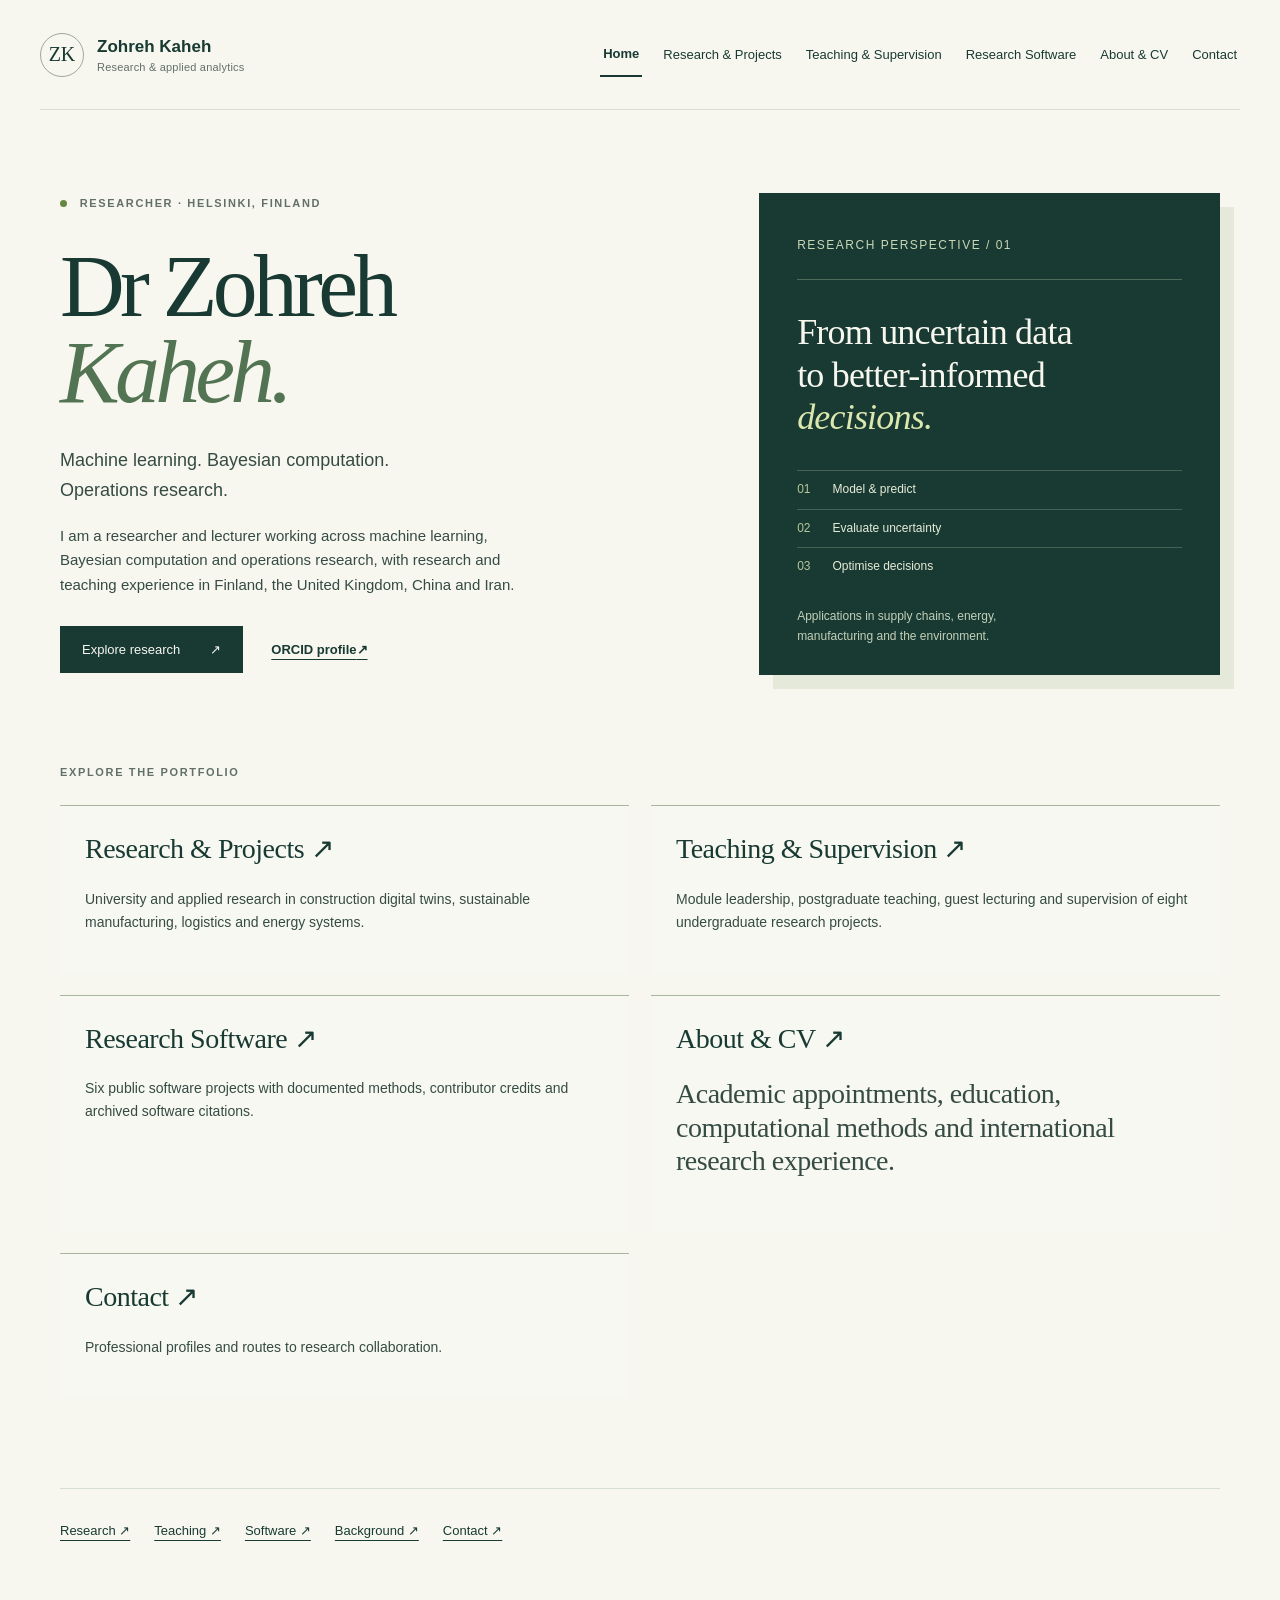
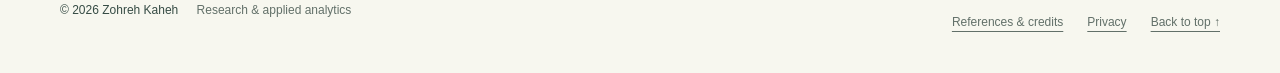
==== commit 2be7ca99: "Group all four 2021 publications and refresh navigation links" ====
--- a/index.html
+++ b/index.html
@@ -28,7 +28,7 @@
   <meta name="twitter:image" content="https://dr-zohrehkaheh.github.io/assets/social-card.png">
   <meta name="twitter:image:alt" content="Dr Zohreh Kaheh — Machine learning, Bayesian computation and operations research. Helsinki, Finland.">
 </head>
-<body><a class="skip-link" href="#main">Skip to content</a><header class="header"><a class="brand" href="./"><span class="monogram" aria-hidden="true">ZK</span><span>Zohreh Kaheh<span class="brand-sub">Research &amp; applied analytics</span></span></a><nav aria-label="Main navigation"><a href="./index.html" aria-current="page">Home</a><a href="./research.html">Research &amp; Projects</a><a href="./teaching.html">Teaching &amp; Supervision</a><a href="./software.html">Research Software</a><a href="./publications.html">Publications</a><a href="./about.html">About &amp; CV</a><a href="./contact.html">Contact</a></nav></header><main id="main" tabindex="-1"><section class="hero wrap" id="home" aria-labelledby="hero-title">
+<body><a class="skip-link" href="#main">Skip to content</a><header class="header"><a class="brand" href="./"><span class="monogram" aria-hidden="true">ZK</span><span>Zohreh Kaheh<span class="brand-sub">Research &amp; applied analytics</span></span></a><nav aria-label="Main navigation"><a href="./index.html" aria-current="page">Home</a><a href="./research.html">Research &amp; Projects</a><a href="./teaching.html">Teaching &amp; Supervision</a><a href="./software.html">Research Software</a><a href="./publications.html?v=20261020b>Publications</a><a href="./about.html">About &amp; CV</a><a href="./contact.html">Contact</a></nav></header><main id="main" tabindex="-1"><section class="hero wrap" id="home" aria-labelledby="hero-title">
       <div class="hero-copy">
         <p class="eyebrow"><span class="dot" aria-hidden="true"></span> Researcher · Helsinki, Finland</p>
         <h1 id="hero-title">Dr Zohreh<br><em>Kaheh.</em></h1>
@@ -43,4 +43,4 @@
         <div class="method-list"><p><span>01</span> Model &amp; predict</p><p><span>02</span> Evaluate uncertainty</p><p><span>03</span> Optimise decisions</p></div>
         <p class="note-foot">Applications in supply chains, energy, <br>manufacturing and the environment.</p>
       </aside>
-    </section><section class="wrap section home-paths"><p class="eyebrow">Explore the portfolio</p><div class="project-grid"><article class="project"><h2><a href="./research.html">Research & Projects ↗</a></h2><p>University and applied research in construction digital twins, sustainable manufacturing, logistics and energy systems.</p></article><article class="project"><h2><a href="./teaching.html">Teaching & Supervision ↗</a></h2><p>Module leadership, postgraduate teaching, guest lecturing and supervision of eight undergraduate research projects.</p></article><article class="project"><h2><a href="./software.html">Research Software ↗</a></h2><p>Six public software projects with documented methods, contributor credits and archived software citations.</p></article><article class="project"><h2><a href="./publications.html">Publications ↗</a></h2><p>Selected journal articles, conference research and book chapters in forecasting, optimisation and energy systems.</p></article><article class="project"><h2><a href="./about.html">About & CV ↗</a></h2><p>Academic appointments, education, computational methods and international research experience.</p></article><article class="project"><h2><a href="./contact.html">Contact ↗</a></h2><p>Professional profiles and routes to research collaboration.</p></article></div></section><nav class="wrap legacy-nav" aria-label="Links from earlier versions"><a id="research" class="legacy-link" href="./research.html">Research ↗</a><a id="teaching" class="legacy-link" href="./teaching.html">Teaching ↗</a><a id="software" class="legacy-link" href="./software.html">Software ↗</a><a id="publications" class="legacy-link" href="./publications.html">Publications ↗</a><a id="experience" class="legacy-link" href="./about.html">Background ↗</a><a id="contact" class="legacy-link" href="./contact.html">Contact ↗</a></nav></main><footer class="wrap footer"><p>© 2026 Zohreh Kaheh <span>Research &amp; applied analytics</span></p><div><a href="./sources.html">References &amp; credits</a><a href="./sources.html#privacy">Privacy</a><a href="#main">Back to top ↑</a></div></footer></body></html>
+    </section><section class="wrap section home-paths"><p class="eyebrow">Explore the portfolio</p><div class="project-grid"><article class="project"><h2><a href="./research.html">Research & Projects ↗</a></h2><p>University and applied research in construction digital twins, sustainable manufacturing, logistics and energy systems.</p></article><article class="project"><h2><a href="./teaching.html">Teaching & Supervision ↗</a></h2><p>Module leadership, postgraduate teaching, guest lecturing and supervision of eight undergraduate research projects.</p></article><article class="project"><h2><a href="./software.html">Research Software ↗</a></h2><p>Six public software projects with documented methods, contributor credits and archived software citations.</p></article><article class="project"><h2><a href="./publications.html?v=20261020b>Publications ↗</a></h2><p>Selected journal articles, conference research and book chapters in forecasting, optimisation and energy systems.</p></article><article class="project"><h2><a href="./about.html">About & CV ↗</a></h2><p>Academic appointments, education, computational methods and international research experience.</p></article><article class="project"><h2><a href="./contact.html">Contact ↗</a></h2><p>Professional profiles and routes to research collaboration.</p></article></div></section><nav class="wrap legacy-nav" aria-label="Links from earlier versions"><a id="research" class="legacy-link" href="./research.html">Research ↗</a><a id="teaching" class="legacy-link" href="./teaching.html">Teaching ↗</a><a id="software" class="legacy-link" href="./software.html">Software ↗</a><a id="publications" class="legacy-link" href="./publications.html?v=20261020b>Publications ↗</a><a id="experience" class="legacy-link" href="./about.html">Background ↗</a><a id="contact" class="legacy-link" href="./contact.html">Contact ↗</a></nav></main><footer class="wrap footer"><p>© 2026 Zohreh Kaheh <span>Research &amp; applied analytics</span></p><div><a href="./sources.html">References &amp; credits</a><a href="./sources.html#privacy">Privacy</a><a href="#main">Back to top ↑</a></div></footer></body></html>
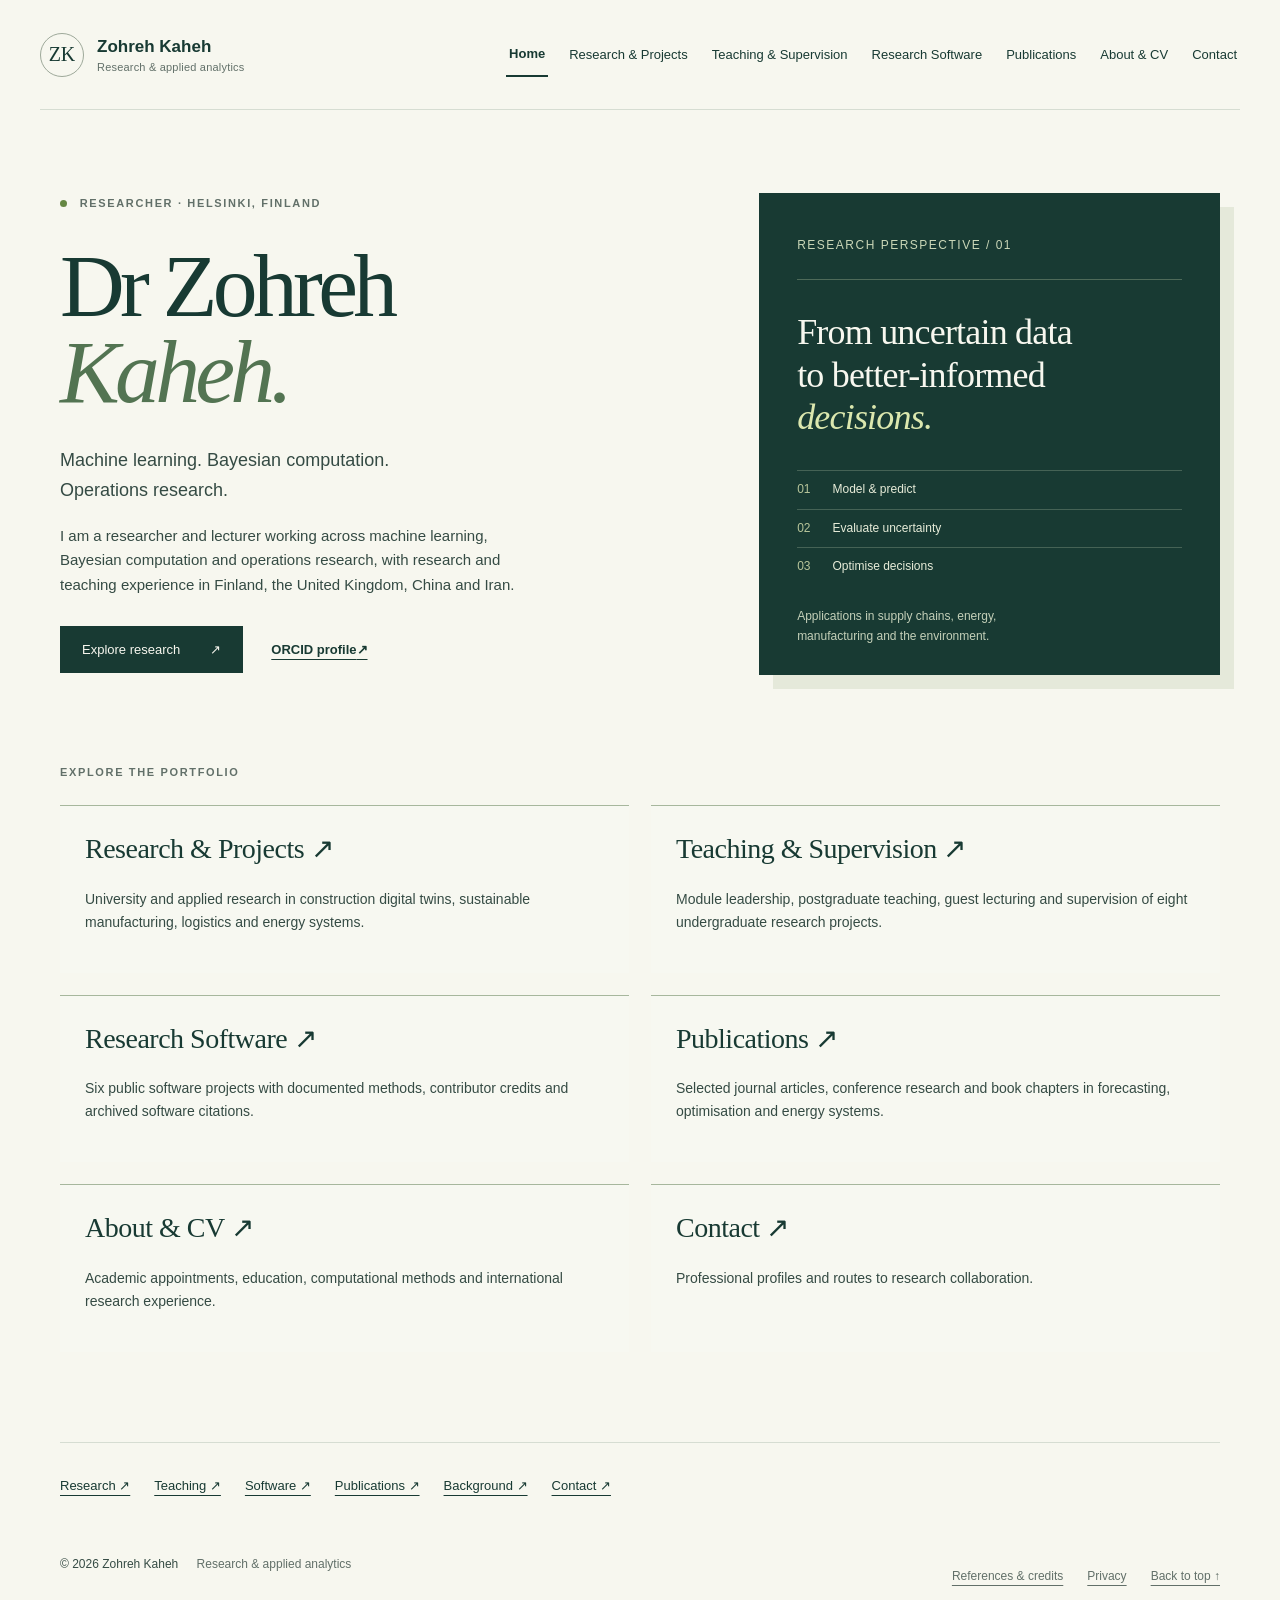
==== commit 3d212fc5: "Restore valid Publications links in navigation and homepage cards" ====
--- a/index.html
+++ b/index.html
@@ -28,7 +28,7 @@
   <meta name="twitter:image" content="https://dr-zohrehkaheh.github.io/assets/social-card.png">
   <meta name="twitter:image:alt" content="Dr Zohreh Kaheh — Machine learning, Bayesian computation and operations research. Helsinki, Finland.">
 </head>
-<body><a class="skip-link" href="#main">Skip to content</a><header class="header"><a class="brand" href="./"><span class="monogram" aria-hidden="true">ZK</span><span>Zohreh Kaheh<span class="brand-sub">Research &amp; applied analytics</span></span></a><nav aria-label="Main navigation"><a href="./index.html" aria-current="page">Home</a><a href="./research.html">Research &amp; Projects</a><a href="./teaching.html">Teaching &amp; Supervision</a><a href="./software.html">Research Software</a><a href="./publications.html?v=20261020b>Publications</a><a href="./about.html">About &amp; CV</a><a href="./contact.html">Contact</a></nav></header><main id="main" tabindex="-1"><section class="hero wrap" id="home" aria-labelledby="hero-title">
+<body><a class="skip-link" href="#main">Skip to content</a><header class="header"><a class="brand" href="./"><span class="monogram" aria-hidden="true">ZK</span><span>Zohreh Kaheh<span class="brand-sub">Research &amp; applied analytics</span></span></a><nav aria-label="Main navigation"><a href="./index.html" aria-current="page">Home</a><a href="./research.html">Research &amp; Projects</a><a href="./teaching.html">Teaching &amp; Supervision</a><a href="./software.html">Research Software</a><a href="./publications.html">Publications</a><a href="./about.html">About &amp; CV</a><a href="./contact.html">Contact</a></nav></header><main id="main" tabindex="-1"><section class="hero wrap" id="home" aria-labelledby="hero-title">
       <div class="hero-copy">
         <p class="eyebrow"><span class="dot" aria-hidden="true"></span> Researcher · Helsinki, Finland</p>
         <h1 id="hero-title">Dr Zohreh<br><em>Kaheh.</em></h1>
@@ -43,4 +43,4 @@
         <div class="method-list"><p><span>01</span> Model &amp; predict</p><p><span>02</span> Evaluate uncertainty</p><p><span>03</span> Optimise decisions</p></div>
         <p class="note-foot">Applications in supply chains, energy, <br>manufacturing and the environment.</p>
       </aside>
-    </section><section class="wrap section home-paths"><p class="eyebrow">Explore the portfolio</p><div class="project-grid"><article class="project"><h2><a href="./research.html">Research & Projects ↗</a></h2><p>University and applied research in construction digital twins, sustainable manufacturing, logistics and energy systems.</p></article><article class="project"><h2><a href="./teaching.html">Teaching & Supervision ↗</a></h2><p>Module leadership, postgraduate teaching, guest lecturing and supervision of eight undergraduate research projects.</p></article><article class="project"><h2><a href="./software.html">Research Software ↗</a></h2><p>Six public software projects with documented methods, contributor credits and archived software citations.</p></article><article class="project"><h2><a href="./publications.html?v=20261020b>Publications ↗</a></h2><p>Selected journal articles, conference research and book chapters in forecasting, optimisation and energy systems.</p></article><article class="project"><h2><a href="./about.html">About & CV ↗</a></h2><p>Academic appointments, education, computational methods and international research experience.</p></article><article class="project"><h2><a href="./contact.html">Contact ↗</a></h2><p>Professional profiles and routes to research collaboration.</p></article></div></section><nav class="wrap legacy-nav" aria-label="Links from earlier versions"><a id="research" class="legacy-link" href="./research.html">Research ↗</a><a id="teaching" class="legacy-link" href="./teaching.html">Teaching ↗</a><a id="software" class="legacy-link" href="./software.html">Software ↗</a><a id="publications" class="legacy-link" href="./publications.html?v=20261020b>Publications ↗</a><a id="experience" class="legacy-link" href="./about.html">Background ↗</a><a id="contact" class="legacy-link" href="./contact.html">Contact ↗</a></nav></main><footer class="wrap footer"><p>© 2026 Zohreh Kaheh <span>Research &amp; applied analytics</span></p><div><a href="./sources.html">References &amp; credits</a><a href="./sources.html#privacy">Privacy</a><a href="#main">Back to top ↑</a></div></footer></body></html>
+    </section><section class="wrap section home-paths"><p class="eyebrow">Explore the portfolio</p><div class="project-grid"><article class="project"><h2><a href="./research.html">Research & Projects ↗</a></h2><p>University and applied research in construction digital twins, sustainable manufacturing, logistics and energy systems.</p></article><article class="project"><h2><a href="./teaching.html">Teaching & Supervision ↗</a></h2><p>Module leadership, postgraduate teaching, guest lecturing and supervision of eight undergraduate research projects.</p></article><article class="project"><h2><a href="./software.html">Research Software ↗</a></h2><p>Six public software projects with documented methods, contributor credits and archived software citations.</p></article><article class="project"><h2><a href="./publications.html">Publications ↗</a></h2><p>Selected journal articles, conference research and book chapters in forecasting, optimisation and energy systems.</p></article><article class="project"><h2><a href="./about.html">About & CV ↗</a></h2><p>Academic appointments, education, computational methods and international research experience.</p></article><article class="project"><h2><a href="./contact.html">Contact ↗</a></h2><p>Professional profiles and routes to research collaboration.</p></article></div></section><nav class="wrap legacy-nav" aria-label="Links from earlier versions"><a id="research" class="legacy-link" href="./research.html">Research ↗</a><a id="teaching" class="legacy-link" href="./teaching.html">Teaching ↗</a><a id="software" class="legacy-link" href="./software.html">Software ↗</a><a id="publications" class="legacy-link" href="./publications.html">Publications ↗</a><a id="experience" class="legacy-link" href="./about.html">Background ↗</a><a id="contact" class="legacy-link" href="./contact.html">Contact ↗</a></nav></main><footer class="wrap footer"><p>© 2026 Zohreh Kaheh <span>Research &amp; applied analytics</span></p><div><a href="./sources.html">References &amp; credits</a><a href="./sources.html#privacy">Privacy</a><a href="#main">Back to top ↑</a></div></footer></body></html>
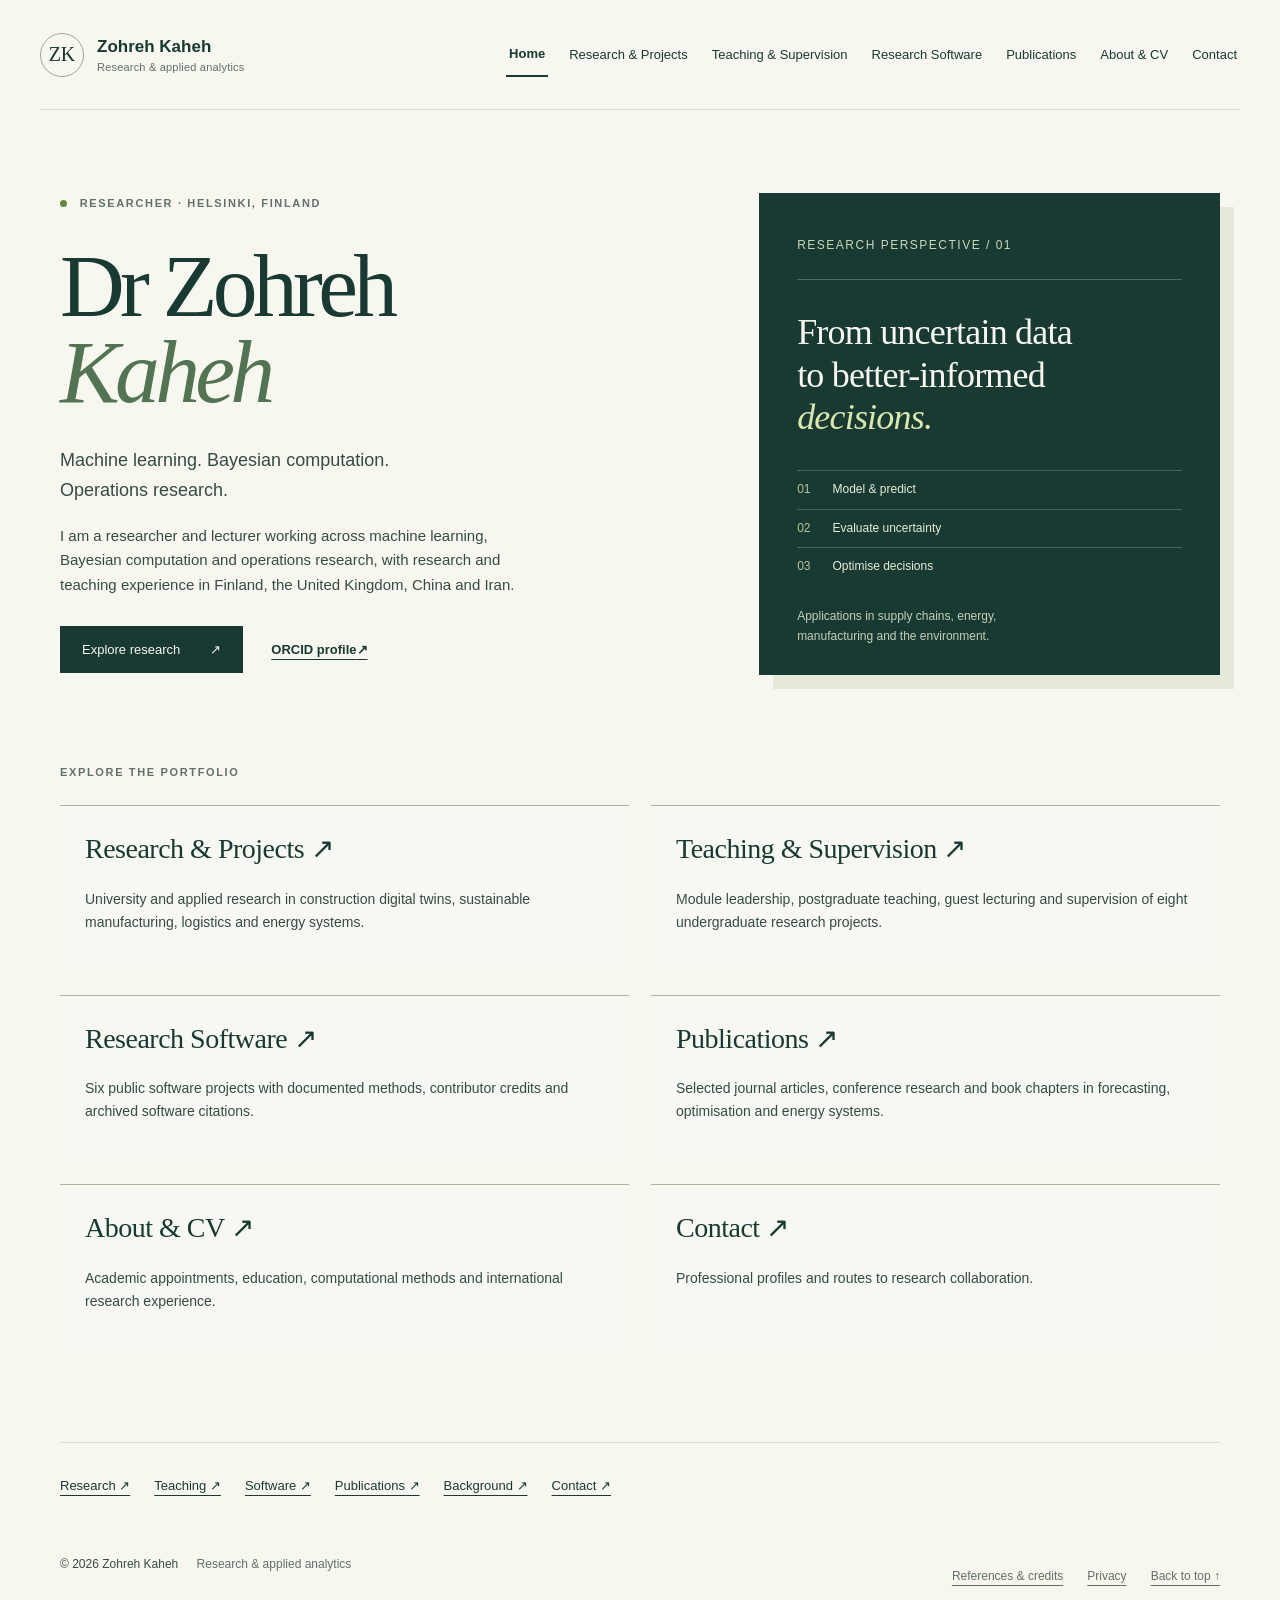
==== commit 71c49c53: "Fix mobile heading spacing and simplify software heading Remove trailing punctuation from the name, " ====
--- a/index.html
+++ b/index.html
@@ -28,10 +28,10 @@
   <meta name="twitter:image" content="https://dr-zohrehkaheh.github.io/assets/social-card.png">
   <meta name="twitter:image:alt" content="Dr Zohreh Kaheh — Machine learning, Bayesian computation and operations research. Helsinki, Finland.">
 </head>
-<body><a class="skip-link" href="#main">Skip to content</a><header class="header"><a class="brand" href="./"><span class="monogram" aria-hidden="true">ZK</span><span>Zohreh Kaheh<span class="brand-sub">Research &amp; applied analytics</span></span></a><nav aria-label="Main navigation"><a href="./index.html" aria-current="page">Home</a><a href="./research.html">Research &amp; Projects</a><a href="./teaching.html">Teaching &amp; Supervision</a><a href="./software.html">Research Software</a><a href="./publications.html">Publications</a><a href="./about.html">About &amp; CV</a><a href="./contact.html">Contact</a></nav></header><main id="main" tabindex="-1"><section class="hero wrap" id="home" aria-labelledby="hero-title">
+<body><a class="skip-link" href="#main">Skip to content</a><header class="header"><a class="brand" href="./"><span class="monogram" aria-hidden="true">ZK</span><span>Zohreh Kaheh<span class="brand-sub">Research &amp; applied analytics</span></span></a><nav aria-label="Main navigation"><a href="./index.html" aria-current="page">Home</a><a href="./research.html">Research &amp; Projects</a><a href="./teaching.html">Teaching &amp; Supervision</a><a href="./software.html">Research Software</a><a href="./publications.html">Publications</a><a href="./about.html?v=education-20261020">About &amp; CV</a><a href="./contact.html">Contact</a></nav></header><main id="main" tabindex="-1"><section class="hero wrap" id="home" aria-labelledby="hero-title">
       <div class="hero-copy">
         <p class="eyebrow"><span class="dot" aria-hidden="true"></span> Researcher · Helsinki, Finland</p>
-        <h1 id="hero-title">Dr Zohreh<br><em>Kaheh.</em></h1>
+        <h1 id="hero-title">Dr Zohreh <br><em>Kaheh</em></h1>
         <p class="hero-field">Machine learning. Bayesian computation.<br>Operations research.</p>
         <p class="hero-intro">I am a researcher and lecturer working across machine learning, Bayesian computation and operations research, with research and teaching experience in Finland, the United Kingdom, China and Iran.</p>
         <div class="actions"><a class="button" href="./research.html">Explore research <span aria-hidden="true">↗</span></a><a class="text-link" href="https://orcid.org/0000-0002-8518-8545">ORCID profile <span aria-hidden="true">↗</span></a></div>
@@ -43,4 +43,4 @@
         <div class="method-list"><p><span>01</span> Model &amp; predict</p><p><span>02</span> Evaluate uncertainty</p><p><span>03</span> Optimise decisions</p></div>
         <p class="note-foot">Applications in supply chains, energy, <br>manufacturing and the environment.</p>
       </aside>
-    </section><section class="wrap section home-paths"><p class="eyebrow">Explore the portfolio</p><div class="project-grid"><article class="project"><h2><a href="./research.html">Research & Projects ↗</a></h2><p>University and applied research in construction digital twins, sustainable manufacturing, logistics and energy systems.</p></article><article class="project"><h2><a href="./teaching.html">Teaching & Supervision ↗</a></h2><p>Module leadership, postgraduate teaching, guest lecturing and supervision of eight undergraduate research projects.</p></article><article class="project"><h2><a href="./software.html">Research Software ↗</a></h2><p>Six public software projects with documented methods, contributor credits and archived software citations.</p></article><article class="project"><h2><a href="./publications.html">Publications ↗</a></h2><p>Selected journal articles, conference research and book chapters in forecasting, optimisation and energy systems.</p></article><article class="project"><h2><a href="./about.html">About & CV ↗</a></h2><p>Academic appointments, education, computational methods and international research experience.</p></article><article class="project"><h2><a href="./contact.html">Contact ↗</a></h2><p>Professional profiles and routes to research collaboration.</p></article></div></section><nav class="wrap legacy-nav" aria-label="Links from earlier versions"><a id="research" class="legacy-link" href="./research.html">Research ↗</a><a id="teaching" class="legacy-link" href="./teaching.html">Teaching ↗</a><a id="software" class="legacy-link" href="./software.html">Software ↗</a><a id="publications" class="legacy-link" href="./publications.html">Publications ↗</a><a id="experience" class="legacy-link" href="./about.html">Background ↗</a><a id="contact" class="legacy-link" href="./contact.html">Contact ↗</a></nav></main><footer class="wrap footer"><p>© 2026 Zohreh Kaheh <span>Research &amp; applied analytics</span></p><div><a href="./sources.html">References &amp; credits</a><a href="./sources.html#privacy">Privacy</a><a href="#main">Back to top ↑</a></div></footer></body></html>
+    </section><section class="wrap section home-paths"><p class="eyebrow">Explore the portfolio</p><div class="project-grid"><article class="project"><h2><a href="./research.html">Research & Projects ↗</a></h2><p>University and applied research in construction digital twins, sustainable manufacturing, logistics and energy systems.</p></article><article class="project"><h2><a href="./teaching.html">Teaching & Supervision ↗</a></h2><p>Module leadership, postgraduate teaching, guest lecturing and supervision of eight undergraduate research projects.</p></article><article class="project"><h2><a href="./software.html">Research Software ↗</a></h2><p>Six public software projects with documented methods, contributor credits and archived software citations.</p></article><article class="project"><h2><a href="./publications.html">Publications ↗</a></h2><p>Selected journal articles, conference research and book chapters in forecasting, optimisation and energy systems.</p></article><article class="project"><h2><a href="./about.html?v=education-20261020">About & CV ↗</a></h2><p>Academic appointments, education, computational methods and international research experience.</p></article><article class="project"><h2><a href="./contact.html">Contact ↗</a></h2><p>Professional profiles and routes to research collaboration.</p></article></div></section><nav class="wrap legacy-nav" aria-label="Links from earlier versions"><a id="research" class="legacy-link" href="./research.html">Research ↗</a><a id="teaching" class="legacy-link" href="./teaching.html">Teaching ↗</a><a id="software" class="legacy-link" href="./software.html">Software ↗</a><a id="publications" class="legacy-link" href="./publications.html">Publications ↗</a><a id="experience" class="legacy-link" href="./about.html?v=education-20261020">Background ↗</a><a id="contact" class="legacy-link" href="./contact.html">Contact ↗</a></nav></main><footer class="wrap footer"><p>© 2026 Zohreh Kaheh <span>Research &amp; applied analytics</span></p><div><a href="./sources.html">References &amp; credits</a><a href="./sources.html#privacy">Privacy</a><a href="#main">Back to top ↑</a></div></footer></body></html>
